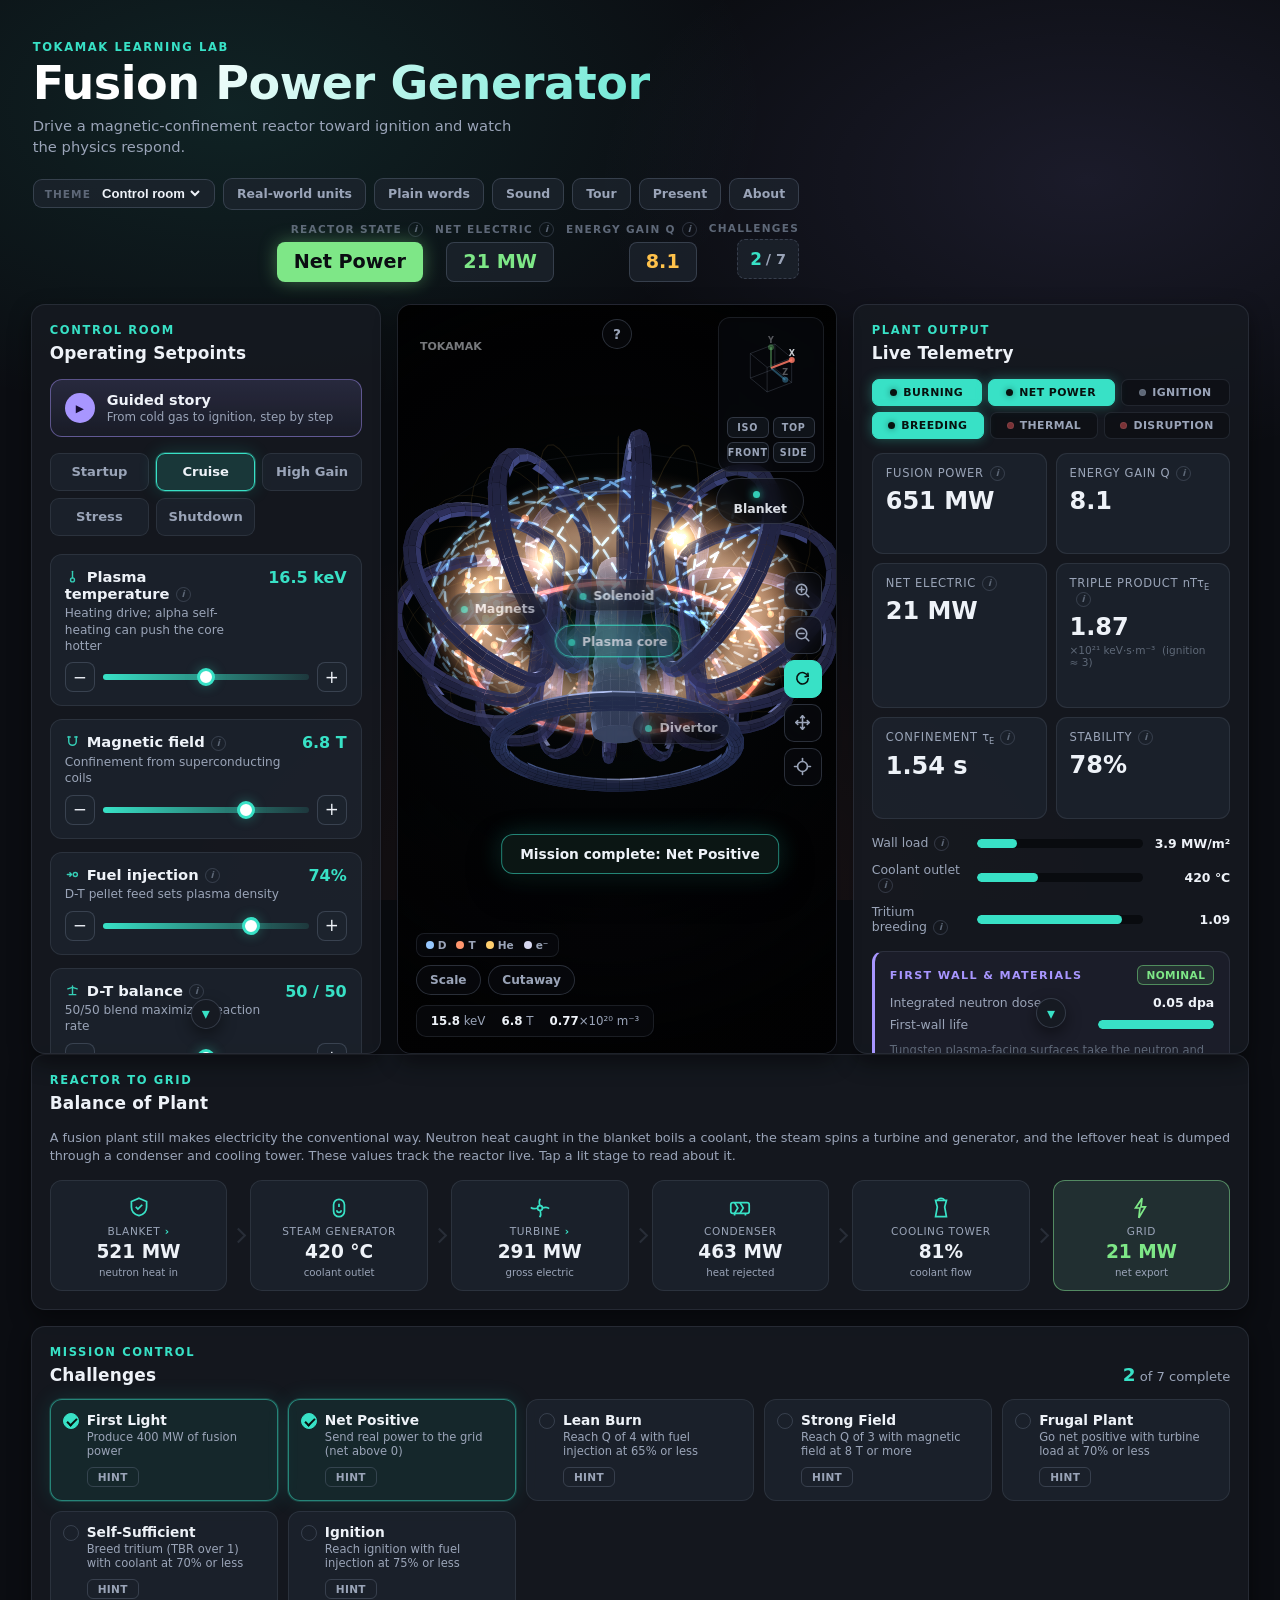
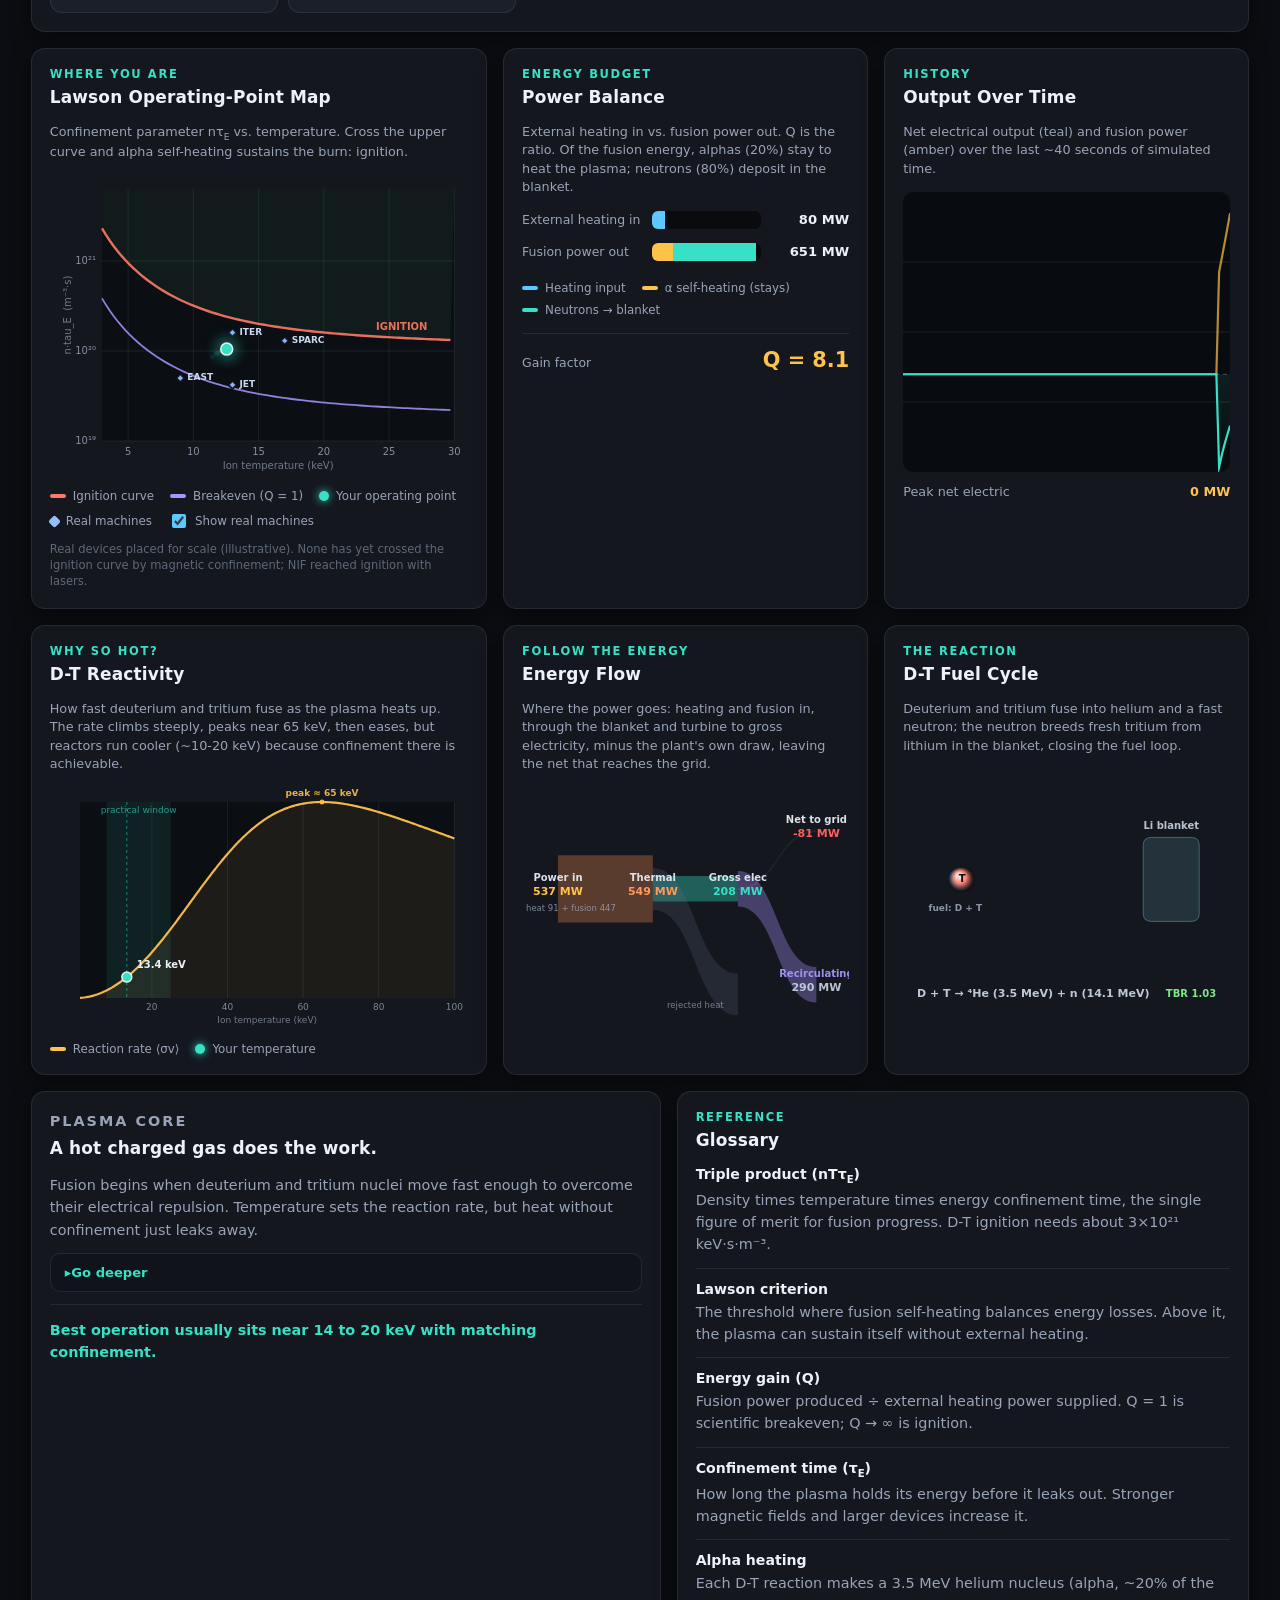
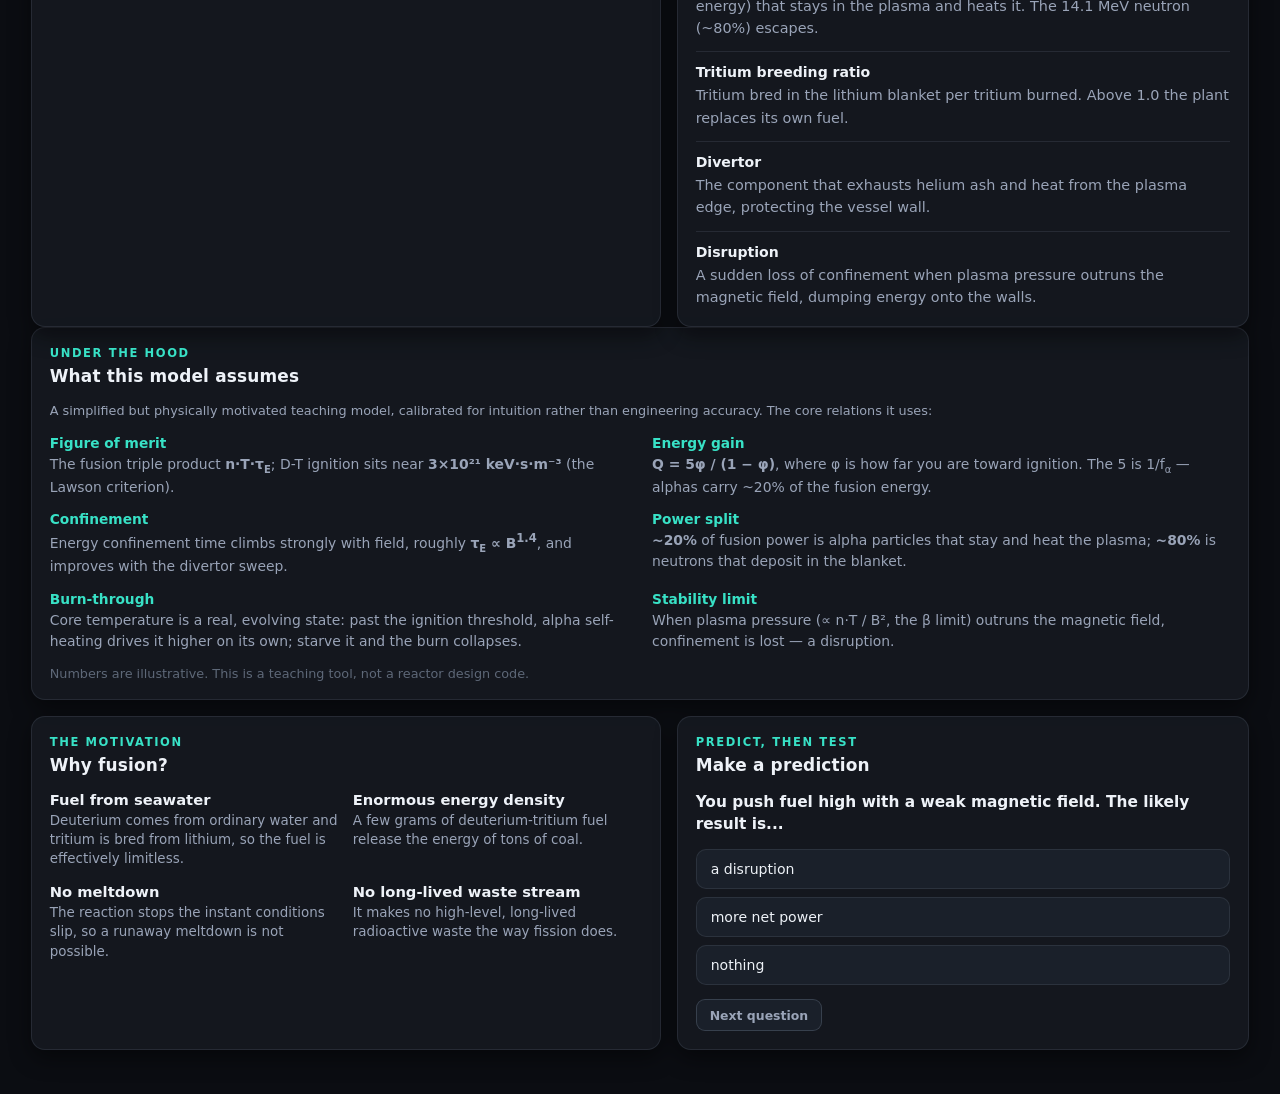
==== index.html @ 37792d88 "Tour tweaks" ====
<!doctype html>
<html lang="en">
  <head>
    <meta charset="utf-8">
    <meta name="viewport" content="width=device-width, initial-scale=1">
    <title>Fusion Generator Simulator</title>
    <meta name="description" content="An interactive, physically grounded tokamak fusion power simulator for STEM learners.">
    <meta name="author" content="Tokamak Learning Lab">
    <meta name="theme-color" content="#0b0d12">
    <meta name="color-scheme" content="dark light">
    <link rel="icon" type="image/svg+xml" href="icon.svg">
    <link rel="apple-touch-icon" href="icon.svg">
    <meta name="apple-mobile-web-app-capable" content="yes">
    <meta name="mobile-web-app-capable" content="yes">
    <meta name="apple-mobile-web-app-status-bar-style" content="black-translucent">
    <meta name="apple-mobile-web-app-title" content="Fusion Sim">
    <link rel="manifest" href="manifest.webmanifest">
    <link rel="stylesheet" href="styles.css">
  </head>
  <body>
    <div class="ambient" aria-hidden="true"></div>
    <!-- Screen-reader announcements: only discrete reactor-state changes, not the live number stream. -->
    <div id="srStatus" class="visually-hidden" role="status" aria-live="polite"></div>

    <main class="sim-shell">
      <header class="topbar">
        <div class="brand">
          <p class="eyebrow">Tokamak Learning Lab</p>
          <h1>Fusion Power Generator</h1>
          <p class="subtitle">Drive a magnetic-confinement reactor toward ignition and watch the physics respond.</p>
        </div>
        <div class="topbar-right">
          <div class="topbar-tools">
            <label class="tool-select">
              <span>Theme</span>
              <select id="themeSelect" aria-label="Color theme">
                <option value="dark">Control room</option>
                <option value="light">Light</option>
                <option value="contrast">High contrast</option>
                <option value="cb">Colorblind</option>
              </select>
            </label>
            <button class="tool-btn" id="unitsToggle" type="button" aria-pressed="false" title="Show readouts in everyday units">Real-world units</button>
            <button class="tool-btn" id="levelToggle" type="button" aria-pressed="false" title="Switch lessons to plain language">Plain words</button>
            <button class="tool-btn" id="soundToggle" type="button" aria-pressed="false" title="Toggle reactor sound">Sound</button>
            <input type="range" id="soundVol" class="vol-slider" min="0" max="100" value="60" title="Sound volume" aria-label="Sound volume" hidden>
            <button class="tool-btn" id="tourBtn" type="button" title="Take a guided tour">Tour</button>
            <button class="tool-btn" id="presentBtn" type="button" aria-pressed="false" title="Fullscreen exhibit mode">Present</button>
            <button class="tool-btn" id="aboutBtn" type="button" aria-haspopup="dialog" title="About this exhibit">About</button>
          </div>
          <div class="status-strip">
            <span class="status-block">
              <span class="status-caption">Reactor state</span>
              <span id="reactorState" class="state-pill">Startup</span>
            </span>
            <span class="status-block">
              <span class="status-caption">Net electric</span>
              <span id="netPowerBadge" class="power-badge">0 MW</span>
            </span>
            <span class="status-block">
              <span class="status-caption">Energy gain Q</span>
              <span id="qBadge" class="q-badge">0.0</span>
            </span>
            <span class="status-block">
              <span class="status-caption">Challenges</span>
              <button type="button" id="missionChip" class="mission-jump" title="Jump to the challenges"><strong id="missionChipCount">0</strong> / 7</button>
            </span>
          </div>
        </div>
      </header>

      <section class="sim-grid" aria-label="Interactive fusion power simulator">
        <!-- CONTROL ROOM -->
        <aside class="panel controls-panel" aria-label="Generator controls">
          <div class="panel-heading">
            <p class="panel-kicker">Control Room</p>
            <h2>Operating Setpoints</h2>
          </div>

          <button type="button" class="story-launch" id="storyToggle" aria-pressed="false">
            <span class="story-launch-icon" aria-hidden="true">&#9654;</span>
            <span><strong>Guided story</strong><small>From cold gas to ignition, step by step</small></span>
          </button>

          <div class="preset-row" aria-label="Preset operating modes">
            <button class="preset active" type="button" data-preset="startup">Startup</button>
            <button class="preset" type="button" data-preset="cruise">Cruise</button>
            <button class="preset" type="button" data-preset="gain">High Gain</button>
            <button class="preset" type="button" data-preset="stress">Stress</button>
            <button class="preset" type="button" data-preset="shutdown">Shutdown</button>
          </div>

          <div class="control-stack">
            <label class="control" for="temperature">
              <span>
                <strong><svg class="ctl-ico" viewBox="0 0 16 16" aria-hidden="true"><path d="M8 2.5v7"/><circle cx="8" cy="11.6" r="2.1"/></svg>Plasma temperature</strong>
                <small>Heating drive; alpha self-heating can push the core hotter</small>
              </span>
              <output id="temperatureValue" for="temperature">11.0 keV</output>
              <input id="temperature" type="range" min="3" max="30" step="0.1" value="11">
            </label>

            <label class="control" for="magneticField">
              <span>
                <strong><svg class="ctl-ico" viewBox="0 0 16 16" aria-hidden="true"><path d="M4 3v5a4 4 0 0 0 8 0V3"/><path d="M3 3.2h2.6M10.4 3.2H13"/></svg>Magnetic field</strong>
                <small>Confinement from superconducting coils</small>
              </span>
              <output id="magneticFieldValue" for="magneticField">5.2 T</output>
              <input id="magneticField" type="range" min="1.8" max="8.8" step="0.1" value="5.2">
            </label>

            <label class="control" for="fuelRate">
              <span>
                <strong><svg class="ctl-ico" viewBox="0 0 16 16" aria-hidden="true"><circle cx="11" cy="8" r="2.2"/><path d="M2.5 8H7M5.2 6.2 7 8l-1.8 1.8"/></svg>Fuel injection</strong>
                <small>D-T pellet feed sets plasma density</small>
              </span>
              <output id="fuelRateValue" for="fuelRate">58%</output>
              <input id="fuelRate" type="range" min="0" max="100" step="1" value="58">
            </label>

            <label class="control" for="fuelBalance">
              <span>
                <strong><svg class="ctl-ico" viewBox="0 0 16 16" aria-hidden="true"><path d="M8 3.2v9M4.5 12.4h7"/><path d="M3 6.2 8 4.7l5 1.5"/></svg>D-T balance</strong>
                <small>50/50 blend maximizes reaction rate</small>
              </span>
              <output id="fuelBalanceValue" for="fuelBalance">50 / 50</output>
              <input id="fuelBalance" type="range" min="25" max="75" step="1" value="50">
            </label>

            <label class="control" for="coolingFlow">
              <span>
                <strong><svg class="ctl-ico" viewBox="0 0 16 16" aria-hidden="true"><path d="M8 2.6c0 0-3.7 4.3-3.7 7.1a3.7 3.7 0 0 0 7.4 0c0-2.8-3.7-7.1-3.7-7.1z"/></svg>Blanket coolant</strong>
                <small>Heat carried to the steam cycle</small>
              </span>
              <output id="coolingFlowValue" for="coolingFlow">66%</output>
              <input id="coolingFlow" type="range" min="15" max="100" step="1" value="66">
            </label>

            <label class="control" for="turbineLoad">
              <span>
                <strong><svg class="ctl-ico" viewBox="0 0 16 16" aria-hidden="true"><circle cx="8" cy="8" r="5.4"/><path d="M8 8V3.2M8 8l4.1 2.4M8 8l-4.1 2.4"/></svg>Turbine load</strong>
                <small>Electrical draw on the generator</small>
              </span>
              <output id="turbineLoadValue" for="turbineLoad">54%</output>
              <input id="turbineLoad" type="range" min="0" max="100" step="1" value="54">
            </label>
          </div>

          <div class="toggle-grid" aria-label="Auxiliary systems">
            <label class="toggle">
              <input id="neutralBeam" type="checkbox" checked>
              <span>Neutral beam heating</span>
            </label>
            <label class="toggle">
              <input id="pelletPulse" type="checkbox" checked>
              <span>Pellet pacing</span>
            </label>
            <label class="toggle">
              <input id="divertorSweep" type="checkbox">
              <span>Divertor sweep</span>
            </label>
            <label class="toggle">
              <input id="emergencyQuench" type="checkbox">
              <span>Emergency quench</span>
            </label>
          </div>

          <p class="disclaimer">Simplified teaching model. Numbers are illustrative, not a reactor design code.</p>
        </aside>

        <!-- REACTOR STAGE -->
        <section class="reactor-stage" aria-label="Tokamak reactor visualization">
          <canvas id="reactorCanvas" aria-label="Interactive 3D reactor. Drag or use arrow keys to orbit; plus and minus to zoom; R resets the view."></canvas>
          <div class="stage-overlay">
            <button class="hotspot hotspot-magnets" type="button" data-topic="magnets">Magnets</button>
            <button class="hotspot hotspot-core active" type="button" data-topic="plasma">Plasma core</button>
            <button class="hotspot hotspot-solenoid" type="button" data-topic="solenoid">Solenoid</button>
            <button class="hotspot hotspot-blanket" type="button" data-topic="blanket">Blanket</button>
            <button class="hotspot hotspot-divertor" type="button" data-topic="divertor">Divertor</button>
          </div>
          <div class="stage-readout" aria-hidden="true">
            <span><em id="stageTemp">11.0</em> keV</span>
            <span><em id="stageField">5.2</em> T</span>
            <span><em id="stageDensity">0.61</em>×10²⁰ m⁻³</span>
          </div>

          <div class="ion-key" aria-hidden="true">
            <span><i style="background:#96c8ff"></i>D</span>
            <span><i style="background:#ff966e"></i>T</span>
            <span><i style="background:#ffce6e"></i>He</span>
            <span><i style="background:#d7d8f0"></i>e&#8315;</span>
          </div>

          <div class="stage-toggles">
            <button type="button" class="stage-toggle" id="scaleToggle" aria-pressed="false" title="Show a person and scale bar for size">Scale</button>
            <button type="button" class="stage-toggle" id="cutawayToggle" aria-pressed="false" title="Show a labeled cross-section">Cutaway</button>
          </div>
          <canvas id="crossCanvas" class="cross-inset" hidden aria-label="Reactor cross-section"></canvas>

          <!-- Orientation gizmo + view snaps (top-right) -->
          <div class="nav-gizmo" aria-label="View orientation">
            <canvas id="gizmoCanvas" width="84" height="84" aria-hidden="true"></canvas>
            <div class="gizmo-views" role="group" aria-label="Snap to view">
              <button type="button" class="gizmo-btn" data-view="iso" title="Isometric view">ISO</button>
              <button type="button" class="gizmo-btn" data-view="top" title="Top view">TOP</button>
              <button type="button" class="gizmo-btn" data-view="front" title="Front elevation">FRONT</button>
              <button type="button" class="gizmo-btn" data-view="side" title="Side elevation">SIDE</button>
            </div>
          </div>

          <!-- Camera control cluster (mid-right) -->
          <div class="nav-cluster" role="group" aria-label="Camera controls">
            <button type="button" class="nav-btn" data-cam="zoom-in" title="Zoom in" aria-label="Zoom in">
              <svg viewBox="0 0 20 20" aria-hidden="true"><circle cx="9" cy="9" r="5.5"/><line x1="9" y1="6.4" x2="9" y2="11.6"/><line x1="6.4" y1="9" x2="11.6" y2="9"/><line x1="13.2" y1="13.2" x2="16.6" y2="16.6"/></svg>
            </button>
            <button type="button" class="nav-btn" data-cam="zoom-out" title="Zoom out" aria-label="Zoom out">
              <svg viewBox="0 0 20 20" aria-hidden="true"><circle cx="9" cy="9" r="5.5"/><line x1="6.4" y1="9" x2="11.6" y2="9"/><line x1="13.2" y1="13.2" x2="16.6" y2="16.6"/></svg>
            </button>
            <button type="button" class="nav-btn" data-cam="spin" title="Toggle auto-rotate" aria-label="Toggle auto-rotate" aria-pressed="true">
              <svg viewBox="0 0 20 20" aria-hidden="true"><path d="M15.6 7.6A6 6 0 1 0 16 10"/><polyline points="15.7 4.5 16 7.7 12.8 8"/></svg>
            </button>
            <button type="button" class="nav-btn" data-cam="pan" title="Pan mode - drag to move" aria-label="Toggle pan mode" aria-pressed="false">
              <svg viewBox="0 0 20 20" aria-hidden="true"><line x1="10" y1="3" x2="10" y2="17"/><line x1="3" y1="10" x2="17" y2="10"/><polyline points="8 5 10 3 12 5"/><polyline points="8 15 10 17 12 15"/><polyline points="5 8 3 10 5 12"/><polyline points="15 8 17 10 15 12"/></svg>
            </button>
            <button type="button" class="nav-btn" data-cam="reset" title="Reset view (R)" aria-label="Reset view">
              <svg viewBox="0 0 20 20" aria-hidden="true"><circle cx="10" cy="10" r="5.2"/><line x1="10" y1="1.6" x2="10" y2="4.6"/><line x1="10" y1="15.4" x2="10" y2="18.4"/><line x1="1.6" y1="10" x2="4.6" y2="10"/><line x1="15.4" y1="10" x2="18.4" y2="10"/></svg>
            </button>
          </div>

          <!-- First-run controls legend (fades) + recall button -->
          <div class="nav-legend" id="navLegend">
            <button type="button" class="legend-close" id="legendClose" aria-label="Hide controls">×</button>
            <p class="legend-title">Navigate the reactor</p>
            <ul>
              <li><span>Drag</span>Orbit</li>
              <li><span>Scroll</span>Zoom</li>
              <li><span>Shift-drag</span>Pan</li>
              <li><span>Dbl-click · R</span>Reset</li>
            </ul>
          </div>
          <button type="button" class="nav-help" id="navHelp" aria-label="Show controls" title="Controls" hidden>?</button>
        </section>

        <!-- TELEMETRY -->
        <aside class="panel telemetry-panel" aria-label="Live telemetry">
          <div class="panel-heading">
            <p class="panel-kicker">Plant Output</p>
            <h2>Live Telemetry</h2>
          </div>

          <div class="annunciator" aria-label="Status annunciator">
            <span class="lamp" id="lampBurn">Burning</span>
            <span class="lamp" id="lampNet">Net power</span>
            <span class="lamp" id="lampIgnite">Ignition</span>
            <span class="lamp" id="lampBreed">Breeding</span>
            <span class="lamp warn" id="lampThermal">Thermal</span>
            <span class="lamp warn" id="lampDisrupt">Disruption</span>
          </div>

          <div class="metric-grid">
            <article class="metric">
              <span class="metric-label">Fusion power</span>
              <strong id="fusionPower">0 MW</strong>
              <meter id="fusionPowerMeter" min="0" max="2000" value="0"></meter>
            </article>
            <article class="metric metric-q">
              <span class="metric-label">Energy gain Q</span>
              <strong id="qPlasma">0.0</strong>
              <meter id="qMeter" min="0" max="25" value="0"></meter>
            </article>
            <article class="metric">
              <span class="metric-label">Net electric</span>
              <strong id="electricOutput">0 MW</strong>
              <meter id="electricMeter" min="-300" max="700" value="0"></meter>
            </article>
            <article class="metric metric-triple">
              <span class="metric-label">Triple product <span class="sym">nT&tau;<sub>E</sub></span></span>
              <strong id="tripleProduct">0.00</strong>
              <span class="metric-unit">×10²¹ keV·s·m⁻³ &nbsp;(ignition ≈ 3)</span>
              <meter id="tripleMeter" min="0" max="3.5" value="0"></meter>
            </article>
            <article class="metric">
              <span class="metric-label">Confinement <span class="sym">&tau;<sub>E</sub></span></span>
              <strong id="confinementTime">0.0 s</strong>
              <meter id="confinementMeter" min="0" max="3" value="0"></meter>
            </article>
            <article class="metric">
              <span class="metric-label">Stability</span>
              <strong id="stability">0%</strong>
              <meter id="stabilityMeter" min="0" max="100" value="0"></meter>
            </article>
          </div>

          <div class="mini-systems">
            <div class="system-row">
              <span>Wall load</span>
              <div class="bar"><span id="wallLoadBar"></span></div>
              <strong id="wallLoad">0 MW/m²</strong>
            </div>
            <div class="system-row">
              <span>Coolant outlet</span>
              <div class="bar"><span id="coolantBar"></span></div>
              <strong id="coolantTemp">0 °C</strong>
            </div>
            <div class="system-row">
              <span>Tritium breeding</span>
              <div class="bar"><span id="tritiumBar"></span></div>
              <strong id="tritiumRatio">0.00</strong>
            </div>
          </div>

          <section class="realworld" id="realWorld" hidden>
            <p class="rw-kicker">In everyday terms</p>
            <div class="rw-grid">
              <div class="rw-item">
                <span class="rw-label">Plasma temperature</span>
                <strong id="rwTemp">.</strong>
                <span class="rw-sub" id="rwTempSub">.</span>
              </div>
              <div class="rw-item">
                <span class="rw-label">Net electricity</span>
                <strong id="rwHomes">.</strong>
                <span class="rw-sub" id="rwHomesSub">.</span>
              </div>
            </div>
          </section>

          <section class="materials" aria-label="First wall and materials">
            <div class="mat-head">
              <p class="mat-kicker">First wall &amp; materials</p>
              <span class="mat-status ok" id="matStatus">Nominal</span>
            </div>
            <div class="mat-row">
              <span>Integrated neutron dose</span>
              <strong id="matDose">0.00 dpa</strong>
            </div>
            <div class="mat-row">
              <span>First-wall life</span>
              <div class="bar"><span id="matLifeBar"></span></div>
            </div>
            <p class="mat-note">Tungsten plasma-facing surfaces take the neutron and heat flux. Surviving it is a central materials challenge, and the focus of programs like Purdue's.</p>
          </section>

          <div class="tele-actions">
            <button type="button" class="tool-btn wide" id="exportBtn" title="Download this run as a CSV">Export run (CSV)</button>
            <button type="button" class="tool-btn wide" id="cardBtn" title="A takeaway card of your run, with a QR to run it yourself">Takeaway card</button>
          </div>

          <section class="coach" aria-live="polite">
            <p class="coach-kicker">Operator's read</p>
            <p id="coachText">Bring the plasma up to temperature with confinement to match, then watch the operating point climb toward the ignition curve.</p>
          </section>
        </aside>
      </section>

      <!-- BALANCE OF PLANT -->
      <section class="panel plant-panel" aria-label="Balance of plant">
        <div class="panel-heading">
          <p class="panel-kicker">Reactor to grid</p>
          <h2>Balance of Plant</h2>
        </div>
        <p class="viz-caption">A fusion plant still makes electricity the conventional way. Neutron heat caught in the blanket boils a coolant, the steam spins a turbine and generator, and the leftover heat is dumped through a condenser and cooling tower. These values track the reactor live. Tap a lit stage to read about it.</p>
        <div class="plant-flow">
          <button type="button" class="plant-stage" data-lesson="blanket" aria-label="Blanket: neutron heat captured. Learn more.">
            <span class="plant-ico" aria-hidden="true"><svg viewBox="0 0 24 24" fill="none" stroke="currentColor" stroke-width="1.6"><path d="M12 3l7 3v5c0 4-3 7-7 8-4-1-7-4-7-8V6z"/><path d="M9 11l2 2 4-4"/></svg></span>
            <span class="plant-name">Blanket</span>
            <strong id="plBlanket">0 MW</strong>
            <small>neutron heat in</small>
          </button>
          <span class="plant-arrow" aria-hidden="true"></span>
          <div class="plant-stage">
            <span class="plant-ico" aria-hidden="true"><svg viewBox="0 0 24 24" fill="none" stroke="currentColor" stroke-width="1.6"><rect x="7" y="4" width="10" height="16" rx="5"/><path d="M12 8v3M10 14c0 1.2.9 2 2 2s2-.8 2-2"/></svg></span>
            <span class="plant-name">Steam generator</span>
            <strong id="plSteam">0 °C</strong>
            <small>coolant outlet</small>
          </div>
          <span class="plant-arrow" aria-hidden="true"></span>
          <button type="button" class="plant-stage" data-lesson="turbine" aria-label="Turbine and generator: gross electric power. Learn more.">
            <span class="plant-ico" aria-hidden="true"><svg viewBox="0 0 24 24" fill="none" stroke="currentColor" stroke-width="1.6"><circle cx="12" cy="12" r="2.2"/><path d="M12 10c-1-3-1-5 .4-6.5M14 12c3-1 5-1 6.4.6M12 14c1 3 1 5-.4 6.5M10 12c-3 1-5 1-6.4-.6"/></svg></span>
            <span class="plant-name">Turbine</span>
            <strong id="plTurbine">0 MW</strong>
            <small>gross electric</small>
          </button>
          <span class="plant-arrow" aria-hidden="true"></span>
          <div class="plant-stage">
            <span class="plant-ico" aria-hidden="true"><svg viewBox="0 0 24 24" fill="none" stroke="currentColor" stroke-width="1.6"><rect x="3.5" y="7" width="17" height="10" rx="2"/><path d="M7 17v2M17 17v2M7 7l3 5-3 5M12 7l3 5-3 5"/></svg></span>
            <span class="plant-name">Condenser</span>
            <strong id="plCondenser">0 MW</strong>
            <small>heat rejected</small>
          </div>
          <span class="plant-arrow" aria-hidden="true"></span>
          <div class="plant-stage">
            <span class="plant-ico" aria-hidden="true"><svg viewBox="0 0 24 24" fill="none" stroke="currentColor" stroke-width="1.6"><path d="M7 20l1.6-9L7 5h10l-1.6 6L17 20z"/><path d="M9 5c.3-1.4 1.4-2 3-2s2.7.6 3 2"/></svg></span>
            <span class="plant-name">Cooling tower</span>
            <strong id="plTower">0%</strong>
            <small>coolant flow</small>
          </div>
          <span class="plant-arrow" aria-hidden="true"></span>
          <div class="plant-stage grid-stage">
            <span class="plant-ico" aria-hidden="true"><svg viewBox="0 0 24 24" fill="none" stroke="currentColor" stroke-width="1.6"><path d="M13 3l-6 9h4l-1 9 6-10h-4z"/></svg></span>
            <span class="plant-name">Grid</span>
            <strong id="plGrid">0 MW</strong>
            <small>net export</small>
          </div>
        </div>
      </section>

      <!-- MISSION CONTROL -->
      <section class="missions panel" aria-label="Missions and challenges">
        <div class="missions-head">
          <div>
            <p class="panel-kicker">Mission Control</p>
            <h2>Challenges</h2>
          </div>
          <p class="missions-progress"><strong id="missionCount">0</strong> of <span id="missionTotal">7</span> complete</p>
        </div>
        <div class="mission-list" id="missionList"></div>
      </section>
      <div class="mission-toast" id="missionToast" role="status" aria-live="polite"></div>

      <!-- ANALYSIS ROW -->
      <section class="analysis-grid" aria-label="Physics analysis">
        <article class="panel viz-panel">
          <div class="panel-heading">
            <p class="panel-kicker">Where you are</p>
            <h2>Lawson Operating-Point Map</h2>
          </div>
          <p class="viz-caption">Confinement parameter n&tau;<sub>E</sub> vs. temperature. Cross the upper curve and alpha self-heating sustains the burn: ignition.</p>
          <canvas id="lawsonCanvas" aria-label="Lawson operating point diagram"></canvas>
          <div class="legend">
            <span class="legend-item"><i class="swatch swatch-ignite"></i>Ignition curve</span>
            <span class="legend-item"><i class="swatch swatch-breakeven"></i>Breakeven (Q = 1)</span>
            <span class="legend-item"><i class="swatch swatch-point"></i>Your operating point</span>
            <span class="legend-item"><i class="swatch swatch-machine"></i>Real machines</span>
            <label class="viz-toggle"><input type="checkbox" id="showMachines" checked> Show real machines</label>
          </div>
          <p class="viz-foot">Real devices placed for scale (illustrative). None has yet crossed the ignition curve by magnetic confinement; NIF reached ignition with lasers.</p>
        </article>

        <article class="panel viz-panel">
          <div class="panel-heading">
            <p class="panel-kicker">Energy budget</p>
            <h2>Power Balance</h2>
          </div>
          <p class="viz-caption">External heating in vs. fusion power out. Q is the ratio. Of the fusion energy, alphas (20%) stay to heat the plasma; neutrons (80%) deposit in the blanket.</p>
          <div class="balance">
            <div class="balance-row">
              <span class="balance-label">External heating in</span>
              <div class="balance-track"><span id="pbExt" class="seg seg-ext"></span></div>
              <strong id="pbExtVal">0 MW</strong>
            </div>
            <div class="balance-row">
              <span class="balance-label">Fusion power out</span>
              <div class="balance-track">
                <span id="pbAlpha" class="seg seg-alpha"></span>
                <span id="pbNeutron" class="seg seg-neutron"></span>
              </div>
              <strong id="pbFusVal">0 MW</strong>
            </div>
          </div>
          <div class="balance-legend">
            <span class="legend-item"><i class="swatch swatch-ext"></i>Heating input</span>
            <span class="legend-item"><i class="swatch swatch-alpha"></i>α self-heating (stays)</span>
            <span class="legend-item"><i class="swatch swatch-neutron"></i>Neutrons → blanket</span>
          </div>
          <div class="balance-foot">
            <span>Gain factor</span>
            <strong id="qBig">Q = 0.0</strong>
          </div>
        </article>

        <article class="panel viz-panel">
          <div class="panel-heading">
            <p class="panel-kicker">History</p>
            <h2>Output Over Time</h2>
          </div>
          <p class="viz-caption">Net electrical output (teal) and fusion power (amber) over the last ~40 seconds of simulated time.</p>
          <canvas id="historyCanvas"></canvas>
          <div class="chart-title">
            <span>Peak net electric</span>
            <strong id="chartPeak">0 MW</strong>
          </div>
        </article>
      </section>

      <!-- PHYSICS LAB ROW -->
      <section class="analysis-grid" aria-label="Fusion physics graphs">
        <article class="panel viz-panel">
          <div class="panel-heading">
            <p class="panel-kicker">Why so hot?</p>
            <h2>D-T Reactivity</h2>
          </div>
          <p class="viz-caption">How fast deuterium and tritium fuse as the plasma heats up. The rate climbs steeply, peaks near 65 keV, then eases, but reactors run cooler (~10-20 keV) because confinement there is achievable.</p>
          <canvas id="reactivityCanvas" aria-label="D-T reactivity versus temperature"></canvas>
          <div class="legend">
            <span class="legend-item"><i class="swatch swatch-react"></i>Reaction rate ⟨σv⟩</span>
            <span class="legend-item"><i class="swatch swatch-point"></i>Your temperature</span>
          </div>
        </article>

        <article class="panel viz-panel">
          <div class="panel-heading">
            <p class="panel-kicker">Follow the energy</p>
            <h2>Energy Flow</h2>
          </div>
          <p class="viz-caption">Where the power goes: heating and fusion in, through the blanket and turbine to gross electricity, minus the plant's own draw, leaving the net that reaches the grid.</p>
          <canvas id="sankeyCanvas" aria-label="Energy flow diagram"></canvas>
        </article>

        <article class="panel viz-panel">
          <div class="panel-heading">
            <p class="panel-kicker">The reaction</p>
            <h2>D-T Fuel Cycle</h2>
          </div>
          <p class="viz-caption">Deuterium and tritium fuse into helium and a fast neutron; the neutron breeds fresh tritium from lithium in the blanket, closing the fuel loop.</p>
          <canvas id="fuelCycleCanvas" aria-label="Deuterium-tritium fuel cycle"></canvas>
        </article>
      </section>

      <!-- LEARNING ROW -->
      <section class="learn-grid" aria-label="Educational concepts">
        <article class="panel lesson-panel">
          <div class="panel-heading">
            <p class="panel-kicker" id="lessonTopic">Plasma core</p>
            <h2 id="lessonTitle">A hot charged gas does the work.</h2>
          </div>
          <p id="lessonBody">
            Heat deuterium and tritium until their nuclei move fast enough to fuse. The goal is a dense, stable plasma that releases more heat than the injectors consume.
          </p>
          <details class="deeper">
            <summary>Go deeper</summary>
            <p id="lessonDeeper">Select a component on the reactor to see the physics behind it.</p>
            <p class="formula" id="lessonFormula"></p>
          </details>
          <p class="lesson-note" id="lessonNote">Raise temperature and confinement together to move toward ignition.</p>
        </article>

        <article class="panel glossary-panel">
          <div class="panel-heading">
            <p class="panel-kicker">Reference</p>
            <h2>Glossary</h2>
          </div>
          <dl class="glossary">
            <div>
              <dt>Triple product (nT&tau;<sub>E</sub>)</dt>
              <dd>Density times temperature times energy confinement time, the single figure of merit for fusion progress. D-T ignition needs about 3×10²¹ keV·s·m⁻³.</dd>
            </div>
            <div>
              <dt>Lawson criterion</dt>
              <dd>The threshold where fusion self-heating balances energy losses. Above it, the plasma can sustain itself without external heating.</dd>
            </div>
            <div>
              <dt>Energy gain (Q)</dt>
              <dd>Fusion power produced ÷ external heating power supplied. Q = 1 is scientific breakeven; Q → ∞ is ignition.</dd>
            </div>
            <div>
              <dt>Confinement time (&tau;<sub>E</sub>)</dt>
              <dd>How long the plasma holds its energy before it leaks out. Stronger magnetic fields and larger devices increase it.</dd>
            </div>
            <div>
              <dt>Alpha heating</dt>
              <dd>Each D-T reaction makes a 3.5 MeV helium nucleus (alpha, ~20% of the energy) that stays in the plasma and heats it. The 14.1 MeV neutron (~80%) escapes.</dd>
            </div>
            <div>
              <dt>Tritium breeding ratio</dt>
              <dd>Tritium bred in the lithium blanket per tritium burned. Above 1.0 the plant replaces its own fuel.</dd>
            </div>
            <div>
              <dt>Divertor</dt>
              <dd>The component that exhausts helium ash and heat from the plasma edge, protecting the vessel wall.</dd>
            </div>
            <div>
              <dt>Disruption</dt>
              <dd>A sudden loss of confinement when plasma pressure outruns the magnetic field, dumping energy onto the walls.</dd>
            </div>
          </dl>
        </article>
      </section>

      <!-- MODEL ASSUMPTIONS (B3) -->
      <section class="panel model-card" aria-label="Model assumptions">
        <div class="panel-heading">
          <p class="panel-kicker">Under the hood</p>
          <h2>What this model assumes</h2>
        </div>
        <p class="viz-caption">A simplified but physically motivated teaching model, calibrated for intuition rather than engineering accuracy. The core relations it uses:</p>
        <dl class="model-dl">
          <div><dt>Figure of merit</dt><dd>The fusion triple product <strong>n&middot;T&middot;&tau;<sub>E</sub></strong>; D-T ignition sits near <strong>3&times;10²¹ keV&middot;s&middot;m⁻³</strong> (the Lawson criterion).</dd></div>
          <div><dt>Energy gain</dt><dd><strong>Q = 5&phi; / (1 &minus; &phi;)</strong>, where &phi; is how far you are toward ignition. The 5 is 1/f<sub>&alpha;</sub> &mdash; alphas carry ~20% of the fusion energy.</dd></div>
          <div><dt>Confinement</dt><dd>Energy confinement time climbs strongly with field, roughly <strong>&tau;<sub>E</sub> &prop; B<sup>1.4</sup></strong>, and improves with the divertor sweep.</dd></div>
          <div><dt>Power split</dt><dd><strong>~20%</strong> of fusion power is alpha particles that stay and heat the plasma; <strong>~80%</strong> is neutrons that deposit in the blanket.</dd></div>
          <div><dt>Burn-through</dt><dd>Core temperature is a real, evolving state: past the ignition threshold, alpha self-heating drives it higher on its own; starve it and the burn collapses.</dd></div>
          <div><dt>Stability limit</dt><dd>When plasma pressure (&prop; n&middot;T / B&sup2;, the &beta; limit) outruns the magnetic field, confinement is lost &mdash; a disruption.</dd></div>
        </dl>
        <p class="model-note">Numbers are illustrative. This is a teaching tool, not a reactor design code.</p>
      </section>

      <!-- MOTIVATION + PRACTICE ROW -->
      <section class="learn-grid" aria-label="Motivation and practice">
        <article class="panel why-panel" aria-label="Why fusion">
          <div class="panel-heading">
            <p class="panel-kicker">The motivation</p>
            <h2>Why fusion?</h2>
          </div>
          <div class="why-grid">
            <div class="why-item"><strong>Fuel from seawater</strong><p>Deuterium comes from ordinary water and tritium is bred from lithium, so the fuel is effectively limitless.</p></div>
            <div class="why-item"><strong>Enormous energy density</strong><p>A few grams of deuterium-tritium fuel release the energy of tons of coal.</p></div>
            <div class="why-item"><strong>No meltdown</strong><p>The reaction stops the instant conditions slip, so a runaway meltdown is not possible.</p></div>
            <div class="why-item"><strong>No long-lived waste stream</strong><p>It makes no high-level, long-lived radioactive waste the way fission does.</p></div>
          </div>
        </article>

        <article class="panel predict-panel" aria-label="Predict and test">
          <div class="panel-heading">
            <p class="panel-kicker">Predict, then test</p>
            <h2>Make a prediction</h2>
          </div>
          <p class="predict-q" id="predictQ">Loading a question...</p>
          <div class="predict-choices" id="predictChoices"></div>
          <p class="predict-feedback" id="predictFeedback" hidden></p>
          <button type="button" class="tool-btn predict-next" id="predictNext">Next question</button>
        </article>
      </section>
    </main>

    <!-- Power-up intro -->
    <div id="powerup" class="powerup" aria-hidden="true" hidden><span>Reactor online</span></div>

    <!-- Guided tour -->
    <div id="tourOverlay" class="tour-overlay" hidden></div>
    <div id="tourRing" class="tour-ring" hidden aria-hidden="true"></div>
    <div id="tourCard" class="tour-card" hidden role="dialog" aria-label="Guided tour">
      <p class="tour-prog" id="tourProg">1 / 6</p>
      <h3 id="tourTitle">Welcome</h3>
      <p id="tourBody"></p>
      <div class="tour-actions">
        <button type="button" class="tour-skip" id="tourSkip">Skip</button>
        <button type="button" class="tour-next" id="tourNext">Next</button>
      </div>
    </div>

    <!-- Guided story mode -->
    <section id="storyPanel" class="story-panel" hidden role="dialog" aria-label="Guided story">
      <button type="button" class="story-close" id="storyClose" aria-label="Close story">&times;</button>
      <div class="story-top">
        <p class="story-prog" id="storyProg">Step 1 of 6</p>
        <span class="story-check" id="storyCheck">Try it</span>
      </div>
      <h3 id="storyTitle">Just cold gas</h3>
      <p id="storyBody"></p>
      <p class="story-hint" id="storyHint"></p>
      <div class="story-actions">
        <button type="button" class="story-prev" id="storyPrev">Back</button>
        <button type="button" class="story-next" id="storyNext">Next</button>
      </div>
    </section>

    <!-- D3: takeaway card -->
    <div id="cardOverlay" class="card-overlay" hidden>
      <div class="takeaway-card" role="dialog" aria-modal="true" aria-label="Your fusion run, a takeaway card">
        <button type="button" class="card-close" id="cardClose" aria-label="Close card">&times;</button>
        <p class="tc-kicker">Tokamak Learning Lab</p>
        <h3 class="tc-title">You ran a fusion reactor</h3>
        <p class="tc-verdict" id="tcVerdict">You drove a real fusion plasma.</p>
        <div class="tc-stats">
          <div class="tc-stat"><span>Best energy gain Q</span><strong id="tcQ">&mdash;</strong></div>
          <div class="tc-stat"><span>Peak net power</span><strong id="tcNet">&mdash;</strong></div>
          <div class="tc-stat"><span>Hottest plasma</span><strong id="tcTemp">&mdash;</strong></div>
          <div class="tc-stat"><span>Missions completed</span><strong id="tcMissions">&mdash;</strong></div>
        </div>
        <div class="tc-foot">
          <div class="tc-qr" id="tcQR" aria-hidden="true"></div>
          <div class="tc-foot-text">
            <p class="tc-run">Scan to run it yourself</p>
            <p class="tc-url" id="tcUrl"></p>
            <p class="tc-don">Donated for educational use, free to run and share.</p>
          </div>
        </div>
        <div class="tc-actions">
          <button type="button" class="tool-btn" id="cardDownload">Download card (PNG)</button>
        </div>
      </div>
    </div>

    <!-- About / credits (D1) -->
    <div id="aboutOverlay" class="about-overlay" hidden></div>
    <aside id="aboutPanel" class="about-panel" hidden role="dialog" aria-modal="true" aria-labelledby="aboutTitle">
      <button type="button" class="about-close" id="aboutClose" aria-label="Close about">&times;</button>
      <p class="about-kicker">About this exhibit</p>
      <h3 id="aboutTitle">Fusion Power Generator</h3>
      <p class="about-lede">An interactive, dependency-free teaching model of a tokamak fusion power plant, built for STEM outreach &mdash; from curious newcomers to engineering undergraduates.</p>
      <div class="about-block">
        <p class="about-label">A gift for STEM outreach</p>
        <p>Donated for educational use, free to run and share.<span class="about-note">A hosting program can add its name, logo, and links here.</span></p>
      </div>
      <div class="about-block">
        <p class="about-label">Made by</p>
        <p>Tokamak Learning Lab</p>
      </div>
      <p class="about-disclaimer">Simplified teaching model. The numbers are illustrative and calibrated for intuition, not engineering accuracy.</p>
    </aside>

    <div id="tipPop" class="tip-pop" role="tooltip" hidden></div>

    <script src="script.js"></script>
  </body>
</html>
---- styles.css ----
:root {
  color-scheme: dark;
  --bg: #0b0d12;
  --bg-2: #0e1117;
  --panel: rgba(22, 26, 34, 0.82);
  --panel-solid: #161a22;
  --panel-2: rgba(31, 37, 48, 0.7);
  --line: rgba(120, 132, 156, 0.18);
  --line-strong: rgba(120, 132, 156, 0.32);
  --text: #eef2f8;
  --muted: #9aa4b8;
  --faint: #5e6878;
  --teal: #38e1c6;
  --gold: #ffc24b;
  --coral: #ff7a66;
  --violet: #a896ff;
  --green: #7ee787;
  --danger: #ff5d5d;
  --blue: #5cc8ff;
  --shadow: rgba(0, 0, 0, 0.45);
  --glow-teal: rgba(56, 225, 198, 0.35);
  font-family: Inter, ui-sans-serif, system-ui, -apple-system, BlinkMacSystemFont, "Segoe UI", sans-serif;
}

* {
  box-sizing: border-box;
}

/* Keyboard focus: one high-visibility ring for every interactive control.
   Pointer/mouse users never see it (:focus-visible); keyboard and assistive-tech
   users always do. Works across all four themes via the teal accent. */
:where(a, button, [role="button"], input, select, textarea, summary,
       .hotspot, .tool-btn, .nav-btn, .gizmo-btn, .preset, .stage-toggle,
       .predict-choice, .plant-stage, .story-launch, .legend-close,
       .gizmo-views button):focus-visible {
  outline: 2px solid var(--teal);
  outline-offset: 2px;
  box-shadow: 0 0 0 4px rgba(56, 225, 198, 0.28);
}

/* Range sliders: ring the whole control so the focused slider is unmistakable. */
input[type="range"]:focus-visible {
  outline: none;
  box-shadow: 0 0 0 3px rgba(56, 225, 198, 0.45);
}

/* Screen-reader-only content (live regions, hidden labels). */
.visually-hidden {
  position: absolute !important;
  width: 1px;
  height: 1px;
  margin: -1px;
  padding: 0;
  border: 0;
  clip: rect(0 0 0 0);
  clip-path: inset(50%);
  overflow: hidden;
  white-space: nowrap;
}

body {
  position: relative;
  min-height: 100vh;
  margin: 0;
  background: var(--bg);
  color: var(--text);
  overflow-x: hidden;
}

/* Ambient animated backdrop */
.ambient {
  position: fixed;
  inset: 0;
  z-index: 0;
  pointer-events: none;
  background:
    radial-gradient(60% 50% at 18% 12%, rgba(56, 225, 198, 0.10), transparent 70%),
    radial-gradient(55% 45% at 85% 20%, rgba(168, 150, 255, 0.10), transparent 70%),
    radial-gradient(70% 60% at 50% 100%, rgba(255, 122, 102, 0.08), transparent 70%),
    var(--bg);
}

.ambient::after {
  content: "";
  position: absolute;
  inset: 0;
  background-image:
    linear-gradient(rgba(255, 255, 255, 0.025) 1px, transparent 1px),
    linear-gradient(90deg, rgba(255, 255, 255, 0.025) 1px, transparent 1px);
  background-size: 56px 56px;
  mask-image: radial-gradient(120% 120% at 50% 0%, #000 35%, transparent 100%);
}

button,
input {
  font: inherit;
}

button {
  cursor: pointer;
}

sub {
  font-size: 0.72em;
}

.sim-shell {
  position: relative;
  z-index: 1;
  width: min(1840px, 100%);
  margin: 0 auto;
  padding: 34px clamp(14px, 2.4vw, 34px) 44px;
}

/* ---------- Topbar ---------- */
.topbar {
  display: flex;
  align-items: flex-end;
  justify-content: space-between;
  gap: 20px;
  flex-wrap: wrap;
  padding: 6px 2px 22px;
}

.eyebrow,
.panel-kicker {
  margin: 0 0 6px;
  color: var(--teal);
  font-size: 0.72rem;
  font-weight: 700;
  text-transform: uppercase;
  letter-spacing: 0.14em;
}

.subtitle {
  margin: 8px 0 0;
  max-width: 52ch;
  color: var(--muted);
  font-size: 0.92rem;
  line-height: 1.45;
}

h1,
h2,
h3,
p {
  overflow-wrap: anywhere;
}

h1 {
  margin: 0;
  font-size: clamp(1.8rem, 3.6vw, 3rem);
  line-height: 1.02;
  letter-spacing: -0.01em;
  background: linear-gradient(120deg, #ffffff 20%, var(--teal) 130%);
  -webkit-background-clip: text;
  background-clip: text;
  color: transparent;
}

h2 {
  margin: 0;
  font-size: 1.06rem;
  letter-spacing: 0.01em;
}

.status-strip {
  display: flex;
  flex-wrap: wrap;
  justify-content: flex-end;
  gap: 12px;
}

.status-block {
  display: flex;
  flex-direction: column;
  align-items: flex-end;
  gap: 5px;
}

.status-caption {
  color: var(--faint);
  font-size: 0.66rem;
  font-weight: 700;
  text-transform: uppercase;
  letter-spacing: 0.12em;
}

.state-pill,
.power-badge,
.q-badge {
  min-height: 40px;
  display: inline-flex;
  align-items: center;
  border: 1px solid var(--line-strong);
  border-radius: 8px;
  padding: 7px 16px;
  background: var(--panel-2);
  /* F2: the three hero results are the numbers a passer-by reads from across a room — make them big. */
  font-size: clamp(1rem, 1.5vw, 1.45rem);
  line-height: 1.1;
  font-weight: 800;
  font-variant-numeric: tabular-nums;
}

.state-pill {
  color: #0b0d12;
  background: var(--gold);
  border-color: transparent;
  box-shadow: 0 0 18px rgba(255, 194, 75, 0.35);
  transition: background-color 0.4s ease, box-shadow 0.4s ease;
}

.power-badge {
  color: var(--teal);
}

.q-badge {
  color: var(--gold);
}

/* U3: status-strip "challenges" chip — a button that jumps to the missions panel. */
.mission-jump {
  min-height: 40px;
  display: inline-flex;
  align-items: center;
  gap: 4px;
  border: 1px dashed var(--line-strong);
  border-radius: 8px;
  padding: 6px 12px;
  background: var(--panel-2);
  color: var(--muted);
  font: inherit;
  font-size: 0.9rem;
  font-weight: 700;
  cursor: pointer;
  transition: border-color 0.2s ease, color 0.2s ease, box-shadow 0.2s ease;
}
.mission-jump strong { color: var(--teal); font-size: 1.05rem; }
.mission-jump:hover { border-color: var(--teal); color: var(--text); }
.mission-jump.pulse { animation: missionChipPulse 1s ease; }
@keyframes missionChipPulse { 0%, 100% { box-shadow: none; } 30% { box-shadow: 0 0 0 4px rgba(56, 225, 198, 0.3); border-color: var(--teal); } }
.missions.flash { animation: missionsFlash 1.1s ease; }
@keyframes missionsFlash { 0%, 100% { box-shadow: none; } 25% { box-shadow: 0 0 0 2px rgba(56, 225, 198, 0.4), 0 0 30px rgba(56, 225, 198, 0.15); } }

/* ---------- Layout grids ---------- */
.sim-grid {
  display: grid;
  grid-template-columns: minmax(280px, 350px) minmax(440px, 1fr) minmax(320px, 400px);
  gap: 16px;
  align-items: stretch;
}

.analysis-grid {
  display: grid;
  grid-template-columns: 1.25fr 1fr 1fr;
  gap: 16px;
  margin-top: 16px;
}

.learn-grid {
  display: grid;
  grid-template-columns: 1.1fr 1fr;
  gap: 16px;
  margin-top: 16px;
}

.panel,
.reactor-stage {
  border: 1px solid var(--line);
  border-radius: 14px;
  background: var(--panel);
  backdrop-filter: blur(14px);
  box-shadow: 0 22px 48px var(--shadow), inset 0 1px 0 rgba(255, 255, 255, 0.04);
}

.sim-grid > .panel,
.sim-grid > .reactor-stage {
  height: calc(100vh - 150px);
  min-height: 560px;
}

.panel {
  overflow-x: hidden;
  overflow-y: auto;
  padding: 18px;
}

.panel-heading {
  margin-bottom: 16px;
}

/* ---------- Controls ---------- */
.preset-row {
  display: grid;
  grid-template-columns: repeat(auto-fit, minmax(82px, 1fr));
  gap: 7px;
  margin-bottom: 18px;
}

.preset {
  min-height: 38px;
  padding: 8px 6px;
  border: 1px solid var(--line);
  border-radius: 9px;
  background: var(--panel-2);
  color: var(--muted);
  font-size: 0.82rem;
  font-weight: 700;
  transition: all 0.18s ease;
}

.preset.active,
.preset:hover {
  border-color: var(--teal);
  color: var(--text);
  background: rgba(56, 225, 198, 0.16);
  box-shadow: 0 0 0 1px rgba(56, 225, 198, 0.3), 0 0 18px rgba(56, 225, 198, 0.18);
}

.control-stack {
  display: grid;
  gap: 13px;
}

.control {
  display: grid;
  grid-template-columns: minmax(0, 1fr) auto;
  gap: 8px 12px;
  padding: 13px 14px;
  border: 1px solid var(--line);
  border-radius: 12px;
  background: var(--panel-2);
  transition: border-color 0.18s ease;
}

.control:focus-within {
  border-color: var(--teal);
}

.control strong {
  display: block;
  font-size: 0.92rem;
}

.control small {
  display: block;
  margin-top: 3px;
  color: var(--muted);
  font-size: 0.76rem;
  line-height: 1.35;
}

.control output {
  color: var(--teal);
  font-weight: 800;
  font-variant-numeric: tabular-nums;
  white-space: nowrap;
}

input[type="range"] {
  grid-column: 1 / -1;
  width: 100%;
  height: 26px;
  margin: 2px 0 0;
  background: transparent;
  -webkit-appearance: none;
  appearance: none;
}

input[type="range"]::-webkit-slider-runnable-track {
  height: 6px;
  border-radius: 999px;
  background: linear-gradient(90deg, var(--teal), rgba(56, 225, 198, 0.12));
}

input[type="range"]::-moz-range-track {
  height: 6px;
  border-radius: 999px;
  background: linear-gradient(90deg, var(--teal), rgba(56, 225, 198, 0.12));
}

input[type="range"]::-webkit-slider-thumb {
  -webkit-appearance: none;
  appearance: none;
  width: 18px;
  height: 18px;
  margin-top: -6px;
  border-radius: 50%;
  background: #fff;
  border: 3px solid var(--teal);
  box-shadow: 0 0 12px var(--glow-teal);
  cursor: pointer;
}

input[type="range"]::-moz-range-thumb {
  width: 16px;
  height: 16px;
  border-radius: 50%;
  background: #fff;
  border: 3px solid var(--teal);
  box-shadow: 0 0 12px var(--glow-teal);
  cursor: pointer;
}

.toggle-grid {
  display: grid;
  grid-template-columns: 1fr 1fr;
  gap: 8px;
  margin-top: 18px;
}

.toggle {
  display: flex;
  align-items: center;
  min-height: 48px;
  gap: 10px;
  padding: 10px 12px;
  border: 1px solid var(--line);
  border-radius: 10px;
  background: rgba(13, 16, 22, 0.6);
  color: var(--muted);
  font-size: 0.82rem;
  line-height: 1.2;
  transition: all 0.18s ease;
}

.toggle input {
  inline-size: 18px;
  block-size: 18px;
  accent-color: var(--gold);
}

.toggle:has(input:checked) {
  color: var(--text);
  border-color: rgba(255, 194, 75, 0.6);
  background: rgba(255, 194, 75, 0.12);
}

.disclaimer {
  margin: 18px 0 0;
  color: var(--faint);
  font-size: 0.72rem;
  line-height: 1.4;
}

/* ---------- Reactor stage ---------- */
.reactor-stage {
  position: relative;
  overflow: hidden;
  background:
    radial-gradient(circle at 50% 44%, rgba(56, 225, 198, 0.12), transparent 38%),
    radial-gradient(circle at 50% 80%, rgba(168, 150, 255, 0.08), transparent 50%),
    #0a0c11;
}

#reactorCanvas {
  display: block;
  width: 100%;
  height: 100%;
}

.stage-overlay {
  pointer-events: none;
  position: absolute;
  inset: 0;
}

.hotspot {
  pointer-events: auto;
  position: absolute;
  min-width: 88px;
  min-height: 32px;
  padding: 7px 12px;
  border: 1px solid var(--line-strong);
  border-radius: 999px;
  background: rgba(11, 13, 18, 0.66);
  backdrop-filter: blur(8px);
  color: var(--text);
  font-size: 0.78rem;
  font-weight: 700;
  transition: all 0.18s ease;
}

.hotspot::before {
  content: "";
  display: inline-block;
  width: 7px;
  height: 7px;
  margin-right: 7px;
  border-radius: 50%;
  background: var(--teal);
  box-shadow: 0 0 8px var(--teal);
  vertical-align: middle;
}

.hotspot.active,
.hotspot:hover {
  border-color: var(--teal);
  background: rgba(56, 225, 198, 0.2);
  box-shadow: 0 0 0 1px rgba(56, 225, 198, 0.4), 0 0 20px rgba(56, 225, 198, 0.25);
}

.hotspot-core { left: 50%; top: 45%; transform: translate(-50%, -50%); }
.hotspot-solenoid { left: 50%; top: 30%; transform: translate(-50%, -50%); }
.hotspot-magnets { left: 6%; top: 14%; }
.hotspot-blanket { right: 7%; top: 20%; }
.hotspot-divertor { left: 50%; bottom: 22%; transform: translateX(-50%); }
.hotspot-turbine { right: 6%; bottom: 9%; }

.stage-readout {
  position: absolute;
  left: 18px;
  bottom: 16px;
  display: flex;
  gap: 16px;
  padding: 8px 14px;
  border: 1px solid var(--line);
  border-radius: 10px;
  background: rgba(11, 13, 18, 0.6);
  backdrop-filter: blur(6px);
  color: var(--muted);
  font-size: 0.74rem;
  font-variant-numeric: tabular-nums;
}

.stage-readout em {
  font-style: normal;
  font-weight: 800;
  color: var(--text);
}

/* ---------- Telemetry ---------- */
.metric-grid {
  display: grid;
  grid-template-columns: 1fr 1fr;
  gap: 9px;
}

.metric {
  padding: 12px 13px;
  border: 1px solid var(--line);
  border-radius: 11px;
  background: var(--panel-2);
}

.metric-triple,
.metric-q {
  grid-column: span 1;
}

.metric-label {
  display: block;
  color: var(--muted);
  font-size: 0.72rem;
  text-transform: uppercase;
  letter-spacing: 0.06em;
}

/* Keep physics notation in its true case so the Greek tau survives
   (uppercasing turns "nT-tau-E" into "NTTE"). */
.metric-label .sym {
  text-transform: none;
  letter-spacing: 0;
}

.metric strong {
  display: block;
  margin: 8px 0 9px;
  font-size: 1.5rem;
  line-height: 1;
  font-variant-numeric: tabular-nums;
}

.metric-unit {
  display: block;
  margin: -4px 0 8px;
  color: var(--faint);
  font-size: 0.66rem;
}

meter {
  width: 100%;
  block-size: 8px;
  -webkit-appearance: none;
  appearance: none;
}

meter::-webkit-meter-bar {
  border: 0;
  border-radius: 999px;
  background: rgba(8, 10, 14, 0.9);
}

meter::-webkit-meter-optimum-value {
  border-radius: 999px;
  background: linear-gradient(90deg, var(--teal), var(--gold));
}

meter::-moz-meter-bar {
  border-radius: 999px;
  background: linear-gradient(90deg, var(--teal), var(--gold));
}

.mini-systems {
  display: grid;
  gap: 11px;
  margin: 16px 0;
}

.system-row {
  display: grid;
  grid-template-columns: 96px minmax(70px, 1fr) 78px;
  align-items: center;
  gap: 9px;
  color: var(--muted);
  font-size: 0.78rem;
}

.system-row strong {
  color: var(--text);
  text-align: right;
  font-size: 0.78rem;
  font-variant-numeric: tabular-nums;
}

.bar {
  height: 9px;
  overflow: hidden;
  border-radius: 999px;
  background: rgba(8, 10, 14, 0.9);
}

.bar span {
  display: block;
  width: 0%;
  height: 100%;
  border-radius: inherit;
  background: var(--teal);
  transition: width 200ms ease, background-color 200ms ease;
}

.coach {
  margin-top: 16px;
  padding: 15px;
  border: 1px solid var(--line);
  border-left: 3px solid var(--gold);
  border-radius: 11px;
  background: linear-gradient(180deg, rgba(255, 194, 75, 0.08), rgba(255, 194, 75, 0.02));
}

.coach-kicker {
  margin: 0 0 7px;
  color: var(--gold);
  font-size: 0.7rem;
  font-weight: 700;
  text-transform: uppercase;
  letter-spacing: 0.12em;
}

.coach p#coachText {
  margin: 0;
  color: var(--text);
  font-size: 0.9rem;
  line-height: 1.5;
}

/* ---------- Analysis panels ---------- */
.viz-panel {
  display: flex;
  flex-direction: column;
}

.viz-caption {
  margin: 0 0 14px;
  color: var(--muted);
  font-size: 0.8rem;
  line-height: 1.45;
}

#lawsonCanvas {
  display: block;
  width: 100%;
  height: 300px;
  flex: none;
}

#historyCanvas {
  display: block;
  width: 100%;
  height: 280px;
  flex: none;
  border-radius: 10px;
}

.legend,
.balance-legend {
  display: flex;
  flex-wrap: wrap;
  gap: 8px 16px;
  margin-top: 14px;
}

.legend-item {
  display: inline-flex;
  align-items: center;
  gap: 7px;
  color: var(--muted);
  font-size: 0.74rem;
}

.swatch {
  width: 16px;
  height: 4px;
  border-radius: 999px;
  display: inline-block;
}

.swatch-ignite { background: var(--coral); }
.swatch-breakeven { background: var(--violet); }
.swatch-point { width: 10px; height: 10px; border-radius: 50%; background: var(--teal); box-shadow: 0 0 8px var(--teal); }
.swatch-ext { background: var(--blue); }
.swatch-alpha { background: var(--gold); }
.swatch-neutron { background: var(--teal); }
.swatch-react { background: var(--gold); }

#reactivityCanvas,
#sankeyCanvas,
#fuelCycleCanvas {
  display: block;
  width: 100%;
  height: 240px;
  flex: none;
}

/* ---------- Power balance ---------- */
.balance {
  display: grid;
  gap: 14px;
  margin-bottom: 6px;
}

.balance-row {
  display: grid;
  grid-template-columns: 120px 1fr 78px;
  align-items: center;
  gap: 10px;
}

.balance-label {
  color: var(--muted);
  font-size: 0.78rem;
}

.balance-track {
  display: flex;
  height: 18px;
  overflow: hidden;
  border-radius: 6px;
  background: rgba(8, 10, 14, 0.9);
}

.balance-row strong {
  text-align: right;
  font-size: 0.82rem;
  font-variant-numeric: tabular-nums;
}

.seg {
  display: block;
  height: 100%;
  width: 0%;
  transition: width 240ms ease;
}

.seg-ext { background: var(--blue); }
.seg-alpha { background: var(--gold); }
.seg-neutron { background: var(--teal); }

.balance-foot {
  display: flex;
  align-items: baseline;
  justify-content: space-between;
  margin-top: 16px;
  padding-top: 14px;
  border-top: 1px solid var(--line);
  color: var(--muted);
  font-size: 0.78rem;
}

.balance-foot strong {
  font-size: 1.3rem;
  color: var(--gold);
  font-variant-numeric: tabular-nums;
}

.chart-title {
  display: flex;
  justify-content: space-between;
  gap: 10px;
  margin-top: 12px;
  color: var(--muted);
  font-size: 0.8rem;
}

.chart-title strong {
  color: var(--gold);
  font-variant-numeric: tabular-nums;
}

/* ---------- Learning row ---------- */
.lesson-panel p,
.glossary dd {
  color: var(--muted);
  font-size: 0.9rem;
  line-height: 1.55;
}

#lessonBody {
  margin: 0 0 12px;
}

.deeper {
  margin: 4px 0 12px;
  border: 1px solid var(--line);
  border-radius: 10px;
  background: rgba(13, 16, 22, 0.5);
  overflow: hidden;
}

.deeper summary {
  padding: 11px 14px;
  color: var(--teal);
  font-size: 0.82rem;
  font-weight: 700;
  cursor: pointer;
  list-style: none;
}

.deeper summary::-webkit-details-marker { display: none; }

.deeper summary::before {
  content: "▸ ";
  display: inline-block;
  transition: transform 0.18s ease;
}

.deeper[open] summary::before {
  content: "▾ ";
}

.deeper p {
  margin: 0;
  padding: 0 14px 12px;
}

.formula {
  font-family: "SFMono-Regular", ui-monospace, "Cascadia Code", Menlo, Consolas, monospace;
  color: var(--teal) !important;
  font-size: 0.82rem !important;
}

.lesson-note {
  margin: 12px 0 0;
  padding-top: 14px;
  border-top: 1px solid var(--line);
  color: var(--teal) !important;
  font-weight: 700;
}

.glossary {
  display: grid;
  gap: 12px;
  margin: 0;
}

.glossary div {
  padding-bottom: 12px;
  border-bottom: 1px solid var(--line);
}

.glossary div:last-child {
  border-bottom: 0;
  padding-bottom: 0;
}

.glossary dt {
  margin-bottom: 4px;
  color: var(--text);
  font-weight: 700;
  font-size: 0.88rem;
}

.glossary dd {
  margin: 0;
}

/* ---------- Responsive ---------- */
@media (max-width: 1220px) {
  .sim-grid {
    grid-template-columns: minmax(260px, 330px) minmax(380px, 1fr);
  }
  .telemetry-panel {
    grid-column: 1 / -1;
    height: auto !important;
    min-height: 0 !important;
  }
  .analysis-grid {
    grid-template-columns: 1fr 1fr;
  }
  .analysis-grid > :last-child {
    grid-column: 1 / -1;
  }
}

/* ---------- Navigation HUD ---------- */
.nav-gizmo {
  position: absolute;
  top: 12px;
  right: 12px;
  z-index: 4;
  display: flex;
  flex-direction: column;
  align-items: center;
  gap: 7px;
  padding: 8px;
  border: 1px solid var(--line);
  border-radius: 12px;
  background: rgba(11, 13, 18, 0.5);
  backdrop-filter: blur(8px);
}

#gizmoCanvas {
  display: block;
  width: 84px;
  height: 84px;
  cursor: pointer;
}

.gizmo-views {
  display: grid;
  grid-template-columns: 1fr 1fr;
  gap: 4px;
  width: 100%;
}

.gizmo-btn {
  padding: 4px 0;
  border: 1px solid var(--line-strong);
  border-radius: 6px;
  background: rgba(20, 26, 34, 0.7);
  color: var(--muted);
  font-size: 0.6rem;
  font-weight: 800;
  letter-spacing: 0.07em;
  cursor: pointer;
  transition: color 0.15s ease, background-color 0.15s ease, border-color 0.15s ease;
}

.gizmo-btn:hover {
  color: var(--text);
  border-color: var(--teal);
  background: rgba(56, 225, 198, 0.16);
}

.gizmo-btn.active {
  color: #07120f;
  background: var(--teal);
  border-color: var(--teal);
}

.nav-cluster {
  position: absolute;
  top: 50%;
  right: 14px;
  z-index: 4;
  display: flex;
  flex-direction: column;
  gap: 6px;
  transform: translateY(-50%);
}

.nav-btn {
  display: grid;
  place-items: center;
  width: 38px;
  height: 38px;
  padding: 0;
  border: 1px solid var(--line-strong);
  border-radius: 10px;
  background: rgba(11, 13, 18, 0.6);
  backdrop-filter: blur(8px);
  color: var(--muted);
  cursor: pointer;
  transition: color 0.15s ease, background-color 0.15s ease, border-color 0.15s ease, box-shadow 0.15s ease;
}

.nav-btn svg {
  width: 19px;
  height: 19px;
  fill: none;
  stroke: currentColor;
  stroke-width: 1.7;
  stroke-linecap: round;
  stroke-linejoin: round;
}

.nav-btn:hover {
  color: var(--text);
  border-color: var(--teal);
  background: rgba(56, 225, 198, 0.15);
  box-shadow: 0 0 16px rgba(56, 225, 198, 0.2);
}

.nav-btn:active {
  transform: translateY(1px);
}

.nav-btn[aria-pressed="true"] {
  color: #07120f;
  background: var(--teal);
  border-color: var(--teal);
}

.nav-legend {
  position: absolute;
  top: 14px;
  left: 50%;
  z-index: 5;
  padding: 11px 16px 12px;
  border: 1px solid var(--line);
  border-radius: 12px;
  background: rgba(11, 13, 18, 0.72);
  backdrop-filter: blur(10px);
  box-shadow: 0 12px 30px var(--shadow);
  transform: translateX(-50%);
  opacity: 1;
  transition: opacity 0.55s ease, transform 0.55s ease;
}

.nav-legend.hide {
  opacity: 0;
  transform: translateX(-50%) translateY(-8px);
  pointer-events: none;
}

.legend-title {
  margin: 0 0 8px;
  color: var(--text);
  font-size: 0.74rem;
  font-weight: 800;
  letter-spacing: 0.02em;
}

.nav-legend ul {
  display: flex;
  flex-wrap: wrap;
  gap: 6px 14px;
  margin: 0;
  padding: 0;
  list-style: none;
  max-width: 360px;
}

.nav-legend li {
  display: flex;
  align-items: center;
  gap: 7px;
  color: var(--muted);
  font-size: 0.72rem;
}

.nav-legend li span {
  padding: 2px 7px;
  border: 1px solid var(--line-strong);
  border-radius: 5px;
  background: rgba(31, 37, 48, 0.8);
  color: var(--text);
  font-size: 0.64rem;
  font-weight: 700;
  white-space: nowrap;
}

.legend-close {
  position: absolute;
  top: 6px;
  right: 8px;
  padding: 0 4px;
  border: none;
  background: none;
  color: var(--faint);
  font-size: 0.95rem;
  line-height: 1;
  cursor: pointer;
}

.legend-close:hover {
  color: var(--text);
}

.nav-help {
  position: absolute;
  top: 14px;
  left: 50%;
  z-index: 5;
  display: grid;
  place-items: center;
  width: 30px;
  height: 30px;
  border: 1px solid var(--line-strong);
  border-radius: 50%;
  background: rgba(11, 13, 18, 0.6);
  backdrop-filter: blur(8px);
  color: var(--muted);
  font-size: 0.86rem;
  font-weight: 800;
  cursor: pointer;
  transform: translateX(-50%);
  transition: color 0.15s ease, border-color 0.15s ease;
}

.nav-help:hover {
  color: var(--text);
  border-color: var(--teal);
}

.nav-help[hidden] {
  display: none;
}

/* ---------- Mission Control ---------- */
.missions {
  margin-top: 16px;
}

.missions-head {
  display: flex;
  align-items: flex-end;
  justify-content: space-between;
  gap: 12px;
  margin-bottom: 14px;
}

.missions-progress {
  margin: 0;
  color: var(--muted);
  font-size: 0.82rem;
}

.missions-progress strong {
  color: var(--teal);
  font-size: 1.15rem;
  font-variant-numeric: tabular-nums;
}

.mission-list {
  display: grid;
  grid-template-columns: repeat(auto-fill, minmax(195px, 1fr));
  gap: 10px;
}

.mission-chip {
  position: relative;
  padding: 12px 13px 13px 36px;
  border: 1px solid var(--line);
  border-radius: 12px;
  background: var(--panel-2);
  transition: border-color 0.2s ease, box-shadow 0.2s ease, background-color 0.2s ease;
}

.mission-check {
  position: absolute;
  left: 12px;
  top: 13px;
  width: 16px;
  height: 16px;
  border-radius: 50%;
  border: 1.5px solid var(--line-strong);
  transition: background-color 0.2s ease, border-color 0.2s ease;
}

.mission-chip.done {
  border-color: rgba(56, 225, 198, 0.5);
  background: rgba(56, 225, 198, 0.08);
  box-shadow: 0 0 0 1px rgba(56, 225, 198, 0.18), 0 0 22px rgba(56, 225, 198, 0.12);
}

.mission-chip.done .mission-check {
  background: var(--teal);
  border-color: var(--teal);
}

.mission-chip.done .mission-check::after {
  content: "";
  position: absolute;
  left: 5px;
  top: 2px;
  width: 4px;
  height: 8px;
  border: solid #07120f;
  border-width: 0 2px 2px 0;
  transform: rotate(45deg);
}

.mission-name {
  display: block;
  font-weight: 700;
  font-size: 0.86rem;
  color: var(--text);
}

.mission-goal {
  display: block;
  margin-top: 2px;
  font-size: 0.72rem;
  color: var(--muted);
}

/* U3: per-mission starting hint, revealed by a small toggle so the challenge stays a challenge. */
.mission-hint-btn {
  margin-top: 9px;
  padding: 3px 10px;
  border: 1px solid var(--line-strong);
  border-radius: 6px;
  background: transparent;
  color: var(--muted);
  font-size: 0.66rem;
  font-weight: 700;
  letter-spacing: 0.03em;
  text-transform: uppercase;
  cursor: pointer;
  transition: border-color 0.2s ease, color 0.2s ease;
}
.mission-hint-btn:hover { border-color: var(--teal); color: var(--teal); }
.mission-hint {
  margin: 8px 0 0;
  padding: 8px 10px;
  border-left: 2px solid var(--teal);
  border-radius: 0 6px 6px 0;
  background: rgba(56, 225, 198, 0.06);
  color: #c8d0de;
  font-size: 0.74rem;
  line-height: 1.45;
}

.mission-bar {
  display: block;
  margin-top: 8px;
  height: 4px;
  border-radius: 2px;
  background: rgba(120, 132, 156, 0.2);
  overflow: hidden;
}

.mission-bar span {
  display: block;
  height: 100%;
  width: 0%;
  background: var(--teal);
  transition: width 0.3s ease;
}

.mission-chip.justdone {
  animation: missionPop 0.9s ease;
}

@keyframes missionPop {
  0% { transform: scale(1); }
  30% { transform: scale(1.045); }
  100% { transform: scale(1); }
}

.mission-toast {
  position: fixed;
  left: 50%;
  bottom: 26px;
  z-index: 20;
  padding: 11px 18px;
  border-radius: 12px;
  background: rgba(13, 24, 22, 0.92);
  border: 1px solid rgba(56, 225, 198, 0.55);
  box-shadow: 0 12px 34px var(--shadow), 0 0 26px rgba(56, 225, 198, 0.2);
  color: var(--text);
  font-size: 0.86rem;
  font-weight: 700;
  opacity: 0;
  pointer-events: none;
  transform: translate(-50%, 14px);
  transition: opacity 0.3s ease, transform 0.3s ease;
}

.mission-toast.show {
  opacity: 1;
  transform: translate(-50%, 0);
}

/* ---------- Teachable tooltips ---------- */
.tip-dot {
  display: inline-grid;
  place-items: center;
  width: 15px;
  height: 15px;
  margin-left: 6px;
  padding: 0;
  border: 1px solid var(--line-strong);
  border-radius: 50%;
  background: transparent;
  color: var(--faint);
  font-size: 9px;
  font-weight: 800;
  font-style: italic;
  line-height: 1;
  vertical-align: middle;
  cursor: help;
  transition: color 0.15s ease, border-color 0.15s ease;
}

.tip-dot:hover,
.tip-dot:focus-visible {
  color: var(--teal);
  border-color: var(--teal);
}

.tip-pop {
  position: fixed;
  z-index: 60;
  max-width: 262px;
  padding: 11px 13px;
  border-radius: 11px;
  background: rgba(13, 17, 24, 0.97);
  border: 1px solid var(--line-strong);
  box-shadow: 0 14px 36px var(--shadow);
  pointer-events: none;
}

.tip-pop[hidden] {
  display: none;
}

.tip-pop strong {
  display: block;
  margin-bottom: 4px;
  color: var(--text);
  font-size: 0.82rem;
}

.tip-pop span {
  display: block;
  color: var(--muted);
  font-size: 0.76rem;
  line-height: 1.45;
}

.tip-pop code {
  display: block;
  margin-top: 7px;
  color: var(--teal);
  font-size: 0.72rem;
  font-family: ui-monospace, "SFMono-Regular", Menlo, monospace;
}

.tip-pop em {
  display: block;
  margin-top: 6px;
  color: var(--faint);
  font-size: 0.72rem;
  font-style: normal;
}

@media (max-width: 920px) {
  .topbar {
    align-items: flex-start;
    flex-direction: column;
  }
  .status-strip {
    justify-content: flex-start;
  }
  .sim-grid {
    grid-template-columns: 1fr;
  }
  .sim-grid > .panel,
  .sim-grid > .reactor-stage {
    height: auto;
    min-height: 0;
  }
  .reactor-stage {
    order: -1;
    min-height: 480px;
  }
  #reactorCanvas {
    height: 480px;
  }
  .analysis-grid,
  .learn-grid {
    grid-template-columns: 1fr;
  }
  .analysis-grid > :last-child {
    grid-column: auto;
  }
}

@media (max-width: 520px) {
  .preset-row,
  .metric-grid,
  .toggle-grid {
    grid-template-columns: 1fr;
  }
  .control {
    grid-template-columns: 1fr;
  }
  .control output {
    justify-self: start;
  }
  .balance-row {
    grid-template-columns: 90px 1fr 64px;
  }
  .stage-readout {
    flex-wrap: wrap;
    gap: 8px 14px;
  }
  .nav-gizmo {
    transform: scale(0.84);
    transform-origin: top right;
  }
  .nav-btn {
    width: 34px;
    height: 34px;
  }
  .nav-legend ul {
    max-width: 220px;
  }
}

@media (prefers-reduced-motion: reduce) {
  * {
    animation-duration: 0.001ms !important;
    transition-duration: 0.001ms !important;
  }
}

/* ============================================================
   Phase 1 additions
   Topbar tools, themes, presentation mode, real-world units,
   scale toggle, Lawson machine legend.
   ============================================================ */

/* ---- Topbar tools ---- */
.topbar-right {
  display: flex;
  flex-direction: column;
  align-items: flex-end;
  gap: 12px;
}
.topbar-tools {
  display: flex;
  flex-wrap: wrap;
  justify-content: flex-end;
  align-items: center;
  gap: 8px;
}
.tool-select {
  display: inline-flex;
  align-items: center;
  gap: 7px;
  padding: 5px 11px;
  border: 1px solid var(--line-strong);
  border-radius: 9px;
  background: var(--panel-2);
  color: var(--faint);
  font-size: 0.66rem;
  font-weight: 800;
  text-transform: uppercase;
  letter-spacing: 0.1em;
}
.tool-select select {
  border: 0;
  background: transparent;
  color: var(--text);
  font-size: 0.82rem;
  font-weight: 700;
  cursor: pointer;
  text-transform: none;
  letter-spacing: 0;
}
.tool-select select option {
  background: var(--panel-solid);
  color: var(--text);
}
.tool-btn {
  min-height: 32px;
  padding: 6px 13px;
  border: 1px solid var(--line-strong);
  border-radius: 9px;
  background: var(--panel-2);
  color: var(--muted);
  font-size: 0.78rem;
  font-weight: 700;
  transition: color 0.16s ease, background-color 0.16s ease, border-color 0.16s ease, box-shadow 0.16s ease;
}
.tool-btn:hover {
  color: var(--text);
  border-color: var(--teal);
  background: rgba(56, 225, 198, 0.14);
}
.tool-btn[aria-pressed="true"] {
  color: #07120f;
  background: var(--teal);
  border-color: var(--teal);
  box-shadow: 0 0 16px rgba(56, 225, 198, 0.25);
}

/* ---- Stage scale toggle ---- */
.stage-toggle {
  position: absolute;
  left: 18px;
  bottom: 58px;
  z-index: 4;
  min-height: 30px;
  padding: 6px 13px;
  border: 1px solid var(--line-strong);
  border-radius: 999px;
  background: rgba(11, 13, 18, 0.6);
  backdrop-filter: blur(8px);
  color: var(--muted);
  font-size: 0.76rem;
  font-weight: 700;
  transition: color 0.16s ease, background-color 0.16s ease, border-color 0.16s ease;
}
.stage-toggle:hover { color: var(--text); border-color: var(--blue); }
.stage-toggle[aria-pressed="true"] {
  color: #061018;
  background: var(--blue);
  border-color: var(--blue);
}

/* ---- Real-world units panel ---- */
.realworld {
  margin-top: 16px;
  padding: 14px 15px;
  border: 1px solid rgba(92, 200, 255, 0.4);
  border-left: 3px solid var(--blue);
  border-radius: 11px;
  background: linear-gradient(180deg, rgba(92, 200, 255, 0.08), rgba(92, 200, 255, 0.02));
}
.rw-kicker {
  margin: 0 0 10px;
  color: var(--blue);
  font-size: 0.7rem;
  font-weight: 700;
  text-transform: uppercase;
  letter-spacing: 0.12em;
}
.rw-grid { display: grid; grid-template-columns: 1fr 1fr; gap: 12px; }
.rw-item { display: flex; flex-direction: column; gap: 3px; }
.rw-label { color: var(--muted); font-size: 0.7rem; text-transform: uppercase; letter-spacing: 0.05em; }
.rw-item strong { font-size: 1.1rem; line-height: 1.12; font-variant-numeric: tabular-nums; }
.rw-sub { color: var(--faint); font-size: 0.74rem; }
@media (max-width: 520px) { .rw-grid { grid-template-columns: 1fr; } }

/* ---- Lawson machine legend ---- */
.swatch-machine {
  width: 9px;
  height: 9px;
  border-radius: 2px;
  background: #96beff;
  transform: rotate(45deg);
}
.viz-toggle {
  display: inline-flex;
  align-items: center;
  gap: 6px;
  color: var(--muted);
  font-size: 0.74rem;
  cursor: pointer;
}
.viz-toggle input { accent-color: var(--blue); width: 14px; height: 14px; }
.viz-foot {
  margin: 10px 0 0;
  color: var(--faint);
  font-size: 0.72rem;
  line-height: 1.4;
}

/* ---- Presentation / kiosk mode ---- */
body.kiosk .missions,
body.kiosk .analysis-grid,
body.kiosk .learn-grid,
body.kiosk .mission-toast { display: none !important; }
body.kiosk .sim-shell { padding-top: 16px; padding-bottom: 18px; }
body.kiosk .topbar { padding-bottom: 12px; }
body.kiosk .sim-grid > .panel,
body.kiosk .sim-grid > .reactor-stage { height: calc(100vh - 132px); min-height: 0; }
body.kiosk .status-strip .state-pill,
body.kiosk .status-strip .power-badge,
body.kiosk .status-strip .q-badge { font-size: clamp(1.4rem, 2.4vw, 2rem); min-height: 52px; }

/* ---- Theme: light ---- */
html[data-theme="light"] {
  --bg: #eef1f6;
  --bg-2: #e4e9f1;
  --panel: rgba(255, 255, 255, 0.88);
  --panel-solid: #ffffff;
  --panel-2: rgba(248, 250, 253, 0.94);
  --line: rgba(40, 52, 74, 0.14);
  --line-strong: rgba(40, 52, 74, 0.26);
  --text: #161b24;
  --muted: #4c5666;
  --faint: #828c9c;
  --teal: #0f9f8c;
  --gold: #b9790a;
  --coral: #d65b43;
  --violet: #6f59d9;
  --green: #1f9d4d;
  --blue: #1f81c2;
  --shadow: rgba(40, 52, 74, 0.16);
  --glow-teal: rgba(15, 159, 140, 0.28);
  color-scheme: light;
}
html[data-theme="light"] h1 {
  background: linear-gradient(120deg, #0c2c3f 8%, var(--teal) 120%);
  -webkit-background-clip: text;
  background-clip: text;
  color: transparent;
}
html[data-theme="light"] .tool-btn[aria-pressed="true"],
html[data-theme="light"] .stage-toggle[aria-pressed="true"] { color: #ffffff; }

/* ---- Theme: high contrast ---- */
html[data-theme="contrast"] {
  --bg: #000000;
  --bg-2: #000000;
  --panel: rgba(8, 10, 14, 0.96);
  --panel-solid: #0a0c10;
  --panel-2: rgba(16, 20, 28, 0.96);
  --line: rgba(255, 255, 255, 0.42);
  --line-strong: rgba(255, 255, 255, 0.66);
  --text: #ffffff;
  --muted: #e6ebf5;
  --faint: #b9c2d4;
  --teal: #4dffe0;
  --gold: #ffd24d;
  --coral: #ff9a7d;
  --violet: #c9b6ff;
  --green: #7dffa0;
  --blue: #74ccff;
  --shadow: rgba(0, 0, 0, 0.7);
  --glow-teal: rgba(77, 255, 224, 0.4);
}
html[data-theme="contrast"] .panel,
html[data-theme="contrast"] .reactor-stage,
html[data-theme="contrast"] .hotspot,
html[data-theme="contrast"] .nav-btn,
html[data-theme="contrast"] .nav-gizmo { backdrop-filter: none; }

/* ---- Theme: colorblind-safe (Okabe-Ito based) ---- */
html[data-theme="cb"] {
  --teal: #33b7e0;
  --gold: #e69f00;
  --coral: #d55e00;
  --violet: #cc79a7;
  --green: #009e73;
  --blue: #0072b2;
  --glow-teal: rgba(51, 183, 224, 0.3);
}

/* On narrow screens let the topbar tools sit left-aligned */
@media (max-width: 920px) {
  .topbar-right { align-items: flex-start; width: 100%; }
  .topbar-tools { justify-content: flex-start; }
  .status-strip { justify-content: flex-start; }
}

/* ============================================================
   Phase 2 additions
   Story launcher, cross-section inset, materials, export,
   power-up, guided tour, story panel.
   ============================================================ */

.tool-btn.wide { width: 100%; }

/* ---- Guided story launcher (control panel) ---- */
.story-launch {
  display: flex; align-items: center; gap: 12px; width: 100%;
  margin-bottom: 16px; padding: 12px 14px; text-align: left;
  border: 1px solid rgba(168, 150, 255, 0.45); border-radius: 12px;
  background: linear-gradient(180deg, rgba(168, 150, 255, 0.14), rgba(168, 150, 255, 0.04));
  color: var(--text); transition: border-color 0.18s ease, box-shadow 0.18s ease, background-color 0.18s ease;
}
.story-launch:hover { border-color: var(--violet); box-shadow: 0 0 0 1px rgba(168, 150, 255, 0.3), 0 0 20px rgba(168, 150, 255, 0.16); }
.story-launch[aria-pressed="true"] { border-color: var(--violet); background: rgba(168, 150, 255, 0.2); }
.story-launch-icon { display: grid; place-items: center; flex: none; width: 30px; height: 30px; border-radius: 50%; background: var(--violet); color: #160d33; font-size: 0.66rem; }
.story-launch strong { display: block; font-size: 0.9rem; }
.story-launch small { display: block; margin-top: 2px; color: var(--muted); font-size: 0.74rem; }

/* ---- Stage toggle cluster + cross-section inset ---- */
.stage-toggles { position: absolute; left: 18px; bottom: 58px; z-index: 4; display: flex; gap: 8px; }
.stage-toggles .stage-toggle { position: static; left: auto; bottom: auto; }
.cross-inset {
  position: absolute; right: 14px; bottom: 14px; z-index: 4;
  width: clamp(188px, 22vw, 248px); height: clamp(196px, 24vw, 248px);
  border: 1px solid var(--line-strong); border-radius: 12px;
  background: rgba(8, 10, 14, 0.82); backdrop-filter: blur(8px);
}
.cross-inset[hidden] { display: none; }

/* ---- First wall / materials ---- */
.materials {
  margin-top: 16px; padding: 13px 15px;
  border: 1px solid var(--line); border-left: 3px solid var(--violet);
  border-radius: 11px; background: rgba(168, 150, 255, 0.05);
}
.mat-head { display: flex; align-items: center; justify-content: space-between; gap: 10px; margin-bottom: 10px; }
.mat-kicker { margin: 0; color: var(--violet); font-size: 0.7rem; font-weight: 700; text-transform: uppercase; letter-spacing: 0.12em; }
.mat-status { font-size: 0.66rem; font-weight: 800; text-transform: uppercase; letter-spacing: 0.04em; padding: 3px 8px; border-radius: 6px; border: 1px solid transparent; }
.mat-status.ok { color: var(--green); border-color: rgba(126, 231, 135, 0.5); background: rgba(126, 231, 135, 0.1); }
.mat-status.warn { color: var(--gold); border-color: rgba(255, 194, 75, 0.5); background: rgba(255, 194, 75, 0.1); }
.mat-status.bad { color: var(--danger); border-color: rgba(255, 93, 93, 0.5); background: rgba(255, 93, 93, 0.12); }
.mat-row { display: grid; grid-template-columns: 1fr auto; align-items: center; gap: 10px; margin: 7px 0; color: var(--muted); font-size: 0.78rem; }
.mat-row .bar { width: 116px; }
.mat-row strong { color: var(--text); font-variant-numeric: tabular-nums; }
.mat-note { margin: 10px 0 0; color: var(--faint); font-size: 0.72rem; line-height: 1.4; }
.tele-actions { margin-top: 14px; }

/* ---- Power-up intro ---- */
.powerup {
  position: fixed; inset: 0; z-index: 50; display: grid; place-items: center;
  background: radial-gradient(circle at 50% 45%, rgba(56, 225, 198, 0.12), rgba(6, 8, 12, 0.96) 70%);
  pointer-events: none;
}
.powerup[hidden] { display: none; }
.powerup span { color: var(--teal); font-size: 1.1rem; font-weight: 800; letter-spacing: 0.3em; text-transform: uppercase; opacity: 0; }
.powerup.run { animation: powerupFade 1.9s ease forwards; }
.powerup.run span { animation: powerupText 1.9s ease forwards; }
@keyframes powerupFade { 0% { opacity: 1; } 70% { opacity: 1; } 100% { opacity: 0; } }
@keyframes powerupText { 0% { opacity: 0; letter-spacing: 0.6em; } 30% { opacity: 1; letter-spacing: 0.3em; } 80% { opacity: 1; } 100% { opacity: 0; } }

/* ---- Guided tour ---- */
.tour-overlay { position: fixed; inset: 0; z-index: 55; background: rgba(6, 8, 12, 0.55); }
.tour-overlay[hidden] { display: none; }
.tour-ring { position: fixed; z-index: 56; border: 2px solid var(--teal); border-radius: 12px; box-shadow: 0 0 0 4px rgba(56, 225, 198, 0.25), 0 0 40px rgba(56, 225, 198, 0.3); pointer-events: none; transition: left 0.3s ease, top 0.3s ease, width 0.3s ease, height 0.3s ease; }
.tour-ring[hidden] { display: none; }
.tour-card {
  position: fixed; z-index: 57; width: 300px; max-width: calc(100vw - 24px);
  padding: 16px 18px; border: 1px solid var(--line-strong); border-radius: 14px;
  background: var(--panel-solid); box-shadow: 0 18px 44px var(--shadow);
}
.tour-card[hidden] { display: none; }
.tour-prog { margin: 0 0 6px; color: var(--teal); font-size: 0.7rem; font-weight: 800; letter-spacing: 0.1em; }
.tour-card h3 { margin: 0 0 6px; font-size: 1.02rem; }
.tour-card p { margin: 0; color: var(--muted); font-size: 0.86rem; line-height: 1.5; }
.tour-actions { display: flex; justify-content: space-between; align-items: center; margin-top: 14px; }
.tour-skip { border: 0; background: none; color: var(--faint); font-size: 0.8rem; cursor: pointer; }
.tour-skip:hover { color: var(--text); }
.tour-next { padding: 8px 18px; border: 0; border-radius: 9px; background: var(--teal); color: #07120f; font-weight: 800; font-size: 0.84rem; cursor: pointer; }

/* ---- Story panel ---- */
.story-panel {
  position: fixed; left: 50%; bottom: 22px; z-index: 45; width: min(460px, calc(100vw - 24px));
  transform: translateX(-50%); padding: 18px 20px 16px;
  border: 1px solid rgba(168, 150, 255, 0.5); border-radius: 16px;
  background: var(--panel-solid); box-shadow: 0 20px 50px var(--shadow), 0 0 30px rgba(168, 150, 255, 0.16);
}
.story-panel[hidden] { display: none; }
.story-close { position: absolute; top: 10px; right: 12px; border: 0; background: none; color: var(--faint); font-size: 1.2rem; line-height: 1; cursor: pointer; }
.story-close:hover { color: var(--text); }
.story-top { display: flex; align-items: center; gap: 12px; margin-bottom: 8px; }
.story-prog { margin: 0; color: var(--violet); font-size: 0.72rem; font-weight: 800; letter-spacing: 0.08em; text-transform: uppercase; }
.story-check { font-size: 0.66rem; font-weight: 800; text-transform: uppercase; letter-spacing: 0.04em; padding: 3px 9px; border-radius: 999px; border: 1px solid var(--line-strong); color: var(--muted); }
.story-check.met { color: var(--green); border-color: rgba(126, 231, 135, 0.5); background: rgba(126, 231, 135, 0.12); }
.story-panel h3 { margin: 0 0 6px; font-size: 1.06rem; }
.story-panel > p { margin: 0; color: var(--muted); font-size: 0.9rem; line-height: 1.5; }
.story-hint { margin-top: 8px !important; color: var(--teal) !important; font-size: 0.82rem !important; font-weight: 600; }
.story-actions { display: flex; justify-content: flex-end; gap: 10px; margin-top: 14px; }
.story-prev, .story-next { padding: 8px 18px; border: 1px solid var(--line-strong); border-radius: 9px; background: var(--panel-2); color: var(--text); font-weight: 700; font-size: 0.84rem; cursor: pointer; }
.story-next { border-color: var(--violet); background: var(--violet); color: #160d33; }
.story-prev:disabled { opacity: 0.4; cursor: default; }

@media (prefers-reduced-motion: reduce) {
  .powerup { display: none !important; }
  .lamp.warn.on { animation: none !important; }
}

/* ============================================================
   Batch additions
   Control icons, annunciator lamps, why-fusion, predict-then-test,
   reading-level (plain) mode.
   ============================================================ */

/* ---- B8: control icons ---- */
.ctl-ico {
  width: 15px; height: 15px;
  margin-right: 7px;
  vertical-align: -2px;
  fill: none;
  stroke: var(--teal);
  stroke-width: 1.5;
  stroke-linecap: round;
  stroke-linejoin: round;
  opacity: 0.9;
}

/* ---- B5: annunciator lamps ---- */
.annunciator { display: flex; flex-wrap: wrap; gap: 6px; margin: 0 0 14px; }
.lamp {
  flex: 1 1 auto;
  display: inline-flex;
  align-items: center;
  justify-content: center;
  gap: 6px;
  padding: 6px 8px;
  border: 1px solid var(--line);
  border-radius: 7px;
  background: rgba(8, 10, 14, 0.5);
  /* F4: brighter off-state + a leading LED dot so each lamp reads as an instrument, not a dead pixel. */
  color: var(--muted);
  font-size: 0.68rem;
  font-weight: 800;
  letter-spacing: 0.04em;
  text-transform: uppercase;
  transition: color 0.2s ease, background-color 0.2s ease, border-color 0.2s ease, box-shadow 0.2s ease;
}
.lamp::before {
  content: "";
  flex: none;
  width: 7px;
  height: 7px;
  border-radius: 50%;
  background: var(--faint);
  box-shadow: inset 0 0 0 1px rgba(255, 255, 255, 0.07);
}
.lamp.warn::before { background: rgba(255, 93, 93, 0.45); }
.lamp.on { color: #07120f; background: var(--teal); border-color: var(--teal); box-shadow: 0 0 12px var(--glow-teal); }
.lamp.on::before { background: #07120f; box-shadow: 0 0 6px rgba(7, 18, 15, 0.45); }
.lamp.warn.on { color: #1a0606; background: var(--danger); border-color: var(--danger); box-shadow: 0 0 14px rgba(255, 93, 93, 0.5); animation: lampBlink 0.9s steps(1, end) infinite; }
@keyframes lampBlink { 50% { opacity: 0.45; } }

/* ---- C8: why-fusion panel ---- */
.why-grid { display: grid; grid-template-columns: 1fr 1fr; gap: 14px; }
.why-item strong { display: block; color: var(--text); font-size: 0.92rem; margin-bottom: 3px; }
.why-item p { margin: 0; color: var(--muted); font-size: 0.84rem; line-height: 1.45; }
@media (max-width: 560px) { .why-grid { grid-template-columns: 1fr; } }

/* ---- C6: predict-then-test ---- */
.predict-q { margin: 0 0 14px; color: var(--text); font-size: 0.96rem; line-height: 1.45; font-weight: 600; }
.predict-choices { display: grid; gap: 8px; }
.predict-choice {
  text-align: left;
  padding: 11px 14px;
  border: 1px solid var(--line);
  border-radius: 10px;
  background: var(--panel-2);
  color: var(--text);
  font-size: 0.88rem;
  transition: border-color 0.15s ease, background-color 0.15s ease;
}
.predict-choice:hover:not(:disabled) { border-color: var(--teal); background: rgba(56, 225, 198, 0.12); }
.predict-choice:disabled { cursor: default; }
.predict-choice.correct { border-color: var(--green); background: rgba(126, 231, 135, 0.16); }
.predict-choice.wrong { border-color: var(--danger); background: rgba(255, 93, 93, 0.14); }
.predict-feedback { margin: 12px 0 0; font-size: 0.86rem; line-height: 1.5; color: var(--muted); }
.predict-feedback.right { color: var(--green); }
.predict-feedback.miss { color: var(--gold); }
.predict-next { margin-top: 14px; }

/* ---- C9: plain reading level hides the technical extras ---- */
body.plain .deeper { display: none; }

/* ---- B7: sound volume slider in the topbar ---- */
input[type="range"].vol-slider { width: 78px; height: 20px; margin: 0; flex: 0 0 auto; vertical-align: middle; }
input[type="range"].vol-slider[hidden] { display: none; }

/* ---- Mobile HUD declutter: drop the decorative gizmo cube and stack the camera
   cluster directly under the view-snap buttons so the two no longer overlap ---- */
@media (max-width: 920px) {
  #gizmoCanvas { display: none; }
  .nav-gizmo { top: 10px; right: 10px; padding: 6px; }
  .nav-cluster { top: 84px; bottom: auto; right: 10px; transform: none; gap: 6px; }
  .nav-btn { width: 36px; height: 36px; }
}

/* ---- A6: ion species key ---- */
.ion-key {
  position: absolute; left: 18px; bottom: 96px; z-index: 4;
  display: flex; gap: 10px; padding: 5px 9px;
  border: 1px solid var(--line); border-radius: 8px;
  background: rgba(11, 13, 18, 0.5); backdrop-filter: blur(6px);
  font-size: 0.66rem; font-weight: 700; color: var(--muted); pointer-events: none;
}
.ion-key span { display: inline-flex; align-items: center; gap: 4px; }
.ion-key i { width: 8px; height: 8px; border-radius: 50%; display: inline-block; }

/* ---- D3: takeaway card ---- */
.card-overlay {
  position: fixed; inset: 0; z-index: 200;
  display: flex; align-items: center; justify-content: center; padding: 20px;
  background: rgba(5, 7, 11, 0.74); backdrop-filter: blur(5px);
}
.card-overlay[hidden] { display: none; }
.takeaway-card {
  position: relative; width: min(430px, 94vw); max-height: 92vh; overflow-y: auto;
  background: var(--panel-solid); color: var(--text);
  border: 1px solid var(--line-strong); border-radius: 18px;
  padding: 26px 24px 22px; box-shadow: 0 30px 80px rgba(0, 0, 0, 0.55);
}
.card-close {
  position: absolute; top: 12px; right: 14px; border: 0; background: none;
  color: var(--muted); font-size: 1.5rem; line-height: 1; cursor: pointer;
}
.card-close:hover { color: var(--text); }
.tc-kicker { margin: 0; color: var(--teal); font-size: 0.7rem; font-weight: 700; letter-spacing: 0.1em; text-transform: uppercase; }
.tc-title { margin: 4px 0 6px; font-size: 1.5rem; }
.tc-verdict { margin: 0 0 16px; color: var(--muted); font-size: 0.95rem; }
.tc-stats { display: grid; grid-template-columns: 1fr 1fr; gap: 10px; margin-bottom: 18px; }
.tc-stat { background: var(--panel-2); border: 1px solid var(--line); border-radius: 12px; padding: 10px 12px; }
.tc-stat span { display: block; font-size: 0.6rem; letter-spacing: 0.05em; text-transform: uppercase; color: var(--muted); margin-bottom: 3px; }
.tc-stat strong { font-size: 1.22rem; font-variant-numeric: tabular-nums; }
.tc-foot { display: flex; gap: 14px; align-items: center; border-top: 1px solid var(--line); padding-top: 16px; }
.tc-qr { flex: none; width: 128px; height: 128px; background: #fff; border-radius: 10px; padding: 6px; }
.tc-qr svg { display: block; width: 100%; height: 100%; }
.tc-foot-text { min-width: 0; }
.tc-run { margin: 0 0 4px; font-weight: 700; }
.tc-url { margin: 0 0 6px; font-size: 0.78rem; color: var(--muted); word-break: break-all; }
.tc-don { margin: 0; font-size: 0.72rem; color: var(--faint, #7f8aa0); }
.tc-actions { margin-top: 16px; display: flex; justify-content: flex-end; }
@media (max-width: 460px) {
  .tc-stats { grid-template-columns: 1fr; }
  .tc-foot { flex-direction: column; align-items: flex-start; }
}

/* ---- B6: setpoint steppers ---- */
.stepper { grid-column: 1 / -1; display: flex; align-items: center; gap: 8px; }
.stepper input[type="range"] { grid-column: auto; flex: 1 1 auto; width: auto; margin: 0; }
.step-btn {
  flex: none; width: 30px; height: 30px; padding: 0;
  border: 1px solid var(--line-strong); border-radius: 8px;
  background: var(--panel-2); color: var(--text);
  font-size: 1.05rem; line-height: 1; display: grid; place-items: center;
  transition: color 0.15s ease, border-color 0.15s ease;
}
.step-btn:hover { border-color: var(--teal); color: var(--teal); }

/* ---- B6: bigger touch targets on touch devices ---- */
@media (pointer: coarse) {
  input[type="range"] { height: 34px; }
  input[type="range"]::-webkit-slider-thumb { width: 24px; height: 24px; margin-top: -9px; }
  input[type="range"]::-moz-range-thumb { width: 22px; height: 22px; }
  input[type="range"].vol-slider { height: 26px; }
  .step-btn { width: 40px; height: 40px; font-size: 1.2rem; }
  .tip-dot { width: 20px; height: 20px; font-size: 11px; }
  .preset { min-height: 46px; }
  .gizmo-btn { padding: 7px 0; }
}

/* ---- Balance of Plant panel (reactor-to-grid flow) ---- */
.plant-flow {
  display: flex;
  flex-wrap: wrap;
  align-items: stretch;
  justify-content: center;
  gap: 6px;
  margin-top: 14px;
}
.plant-stage {
  flex: 1 1 0;
  min-width: 116px;
  display: flex;
  flex-direction: column;
  align-items: center;
  gap: 4px;
  padding: 14px 10px 12px;
  background: var(--panel-2);
  border: 1px solid var(--line);
  border-radius: 12px;
  text-align: center;
  font: inherit;
  color: var(--text);
}
.plant-ico { color: var(--teal); line-height: 0; }
.plant-ico svg { width: 26px; height: 26px; }
.plant-name {
  font-size: 0.66rem;
  letter-spacing: 0.06em;
  text-transform: uppercase;
  color: var(--muted);
}
.plant-stage strong {
  font-size: 1.16rem;
  font-weight: 700;
  font-variant-numeric: tabular-nums;
  color: var(--text);
}
.plant-stage small { font-size: 0.64rem; color: var(--muted); }
.plant-arrow {
  flex: none;
  align-self: center;
  width: 11px;
  height: 11px;
  border-top: 2px solid var(--line-strong);
  border-right: 2px solid var(--line-strong);
  transform: rotate(45deg);
  opacity: 0.65;
}
/* clickable stages map to a lesson */
button.plant-stage {
  cursor: pointer;
  appearance: none;
  -webkit-appearance: none;
  transition: border-color 0.15s ease, transform 0.15s ease, box-shadow 0.15s ease;
}
button.plant-stage .plant-name::after { content: " \203A"; color: var(--teal); font-weight: 700; }
button.plant-stage:hover {
  border-color: var(--teal);
  transform: translateY(-2px);
  box-shadow: 0 6px 18px rgba(0, 0, 0, 0.28);
}
button.plant-stage:focus-visible { outline: 2px solid var(--teal); outline-offset: 2px; }
.plant-stage.grid-stage {
  border-color: color-mix(in srgb, var(--green) 45%, var(--line));
  background: color-mix(in srgb, var(--green) 8%, var(--panel-2));
}
.plant-stage.grid-stage .plant-ico { color: var(--green); }
@media (max-width: 760px) {
  .plant-arrow { display: none; }
  .plant-stage { flex: 1 1 42%; min-width: 0; }
}

/* ---------- D1: About / credits modal ---------- */
.about-overlay { position: fixed; inset: 0; z-index: 70; background: rgba(6, 8, 12, 0.62); backdrop-filter: blur(2px); }
.about-overlay[hidden] { display: none; }
.about-panel {
  position: fixed; left: 50%; top: 50%; transform: translate(-50%, -50%); z-index: 71;
  width: min(440px, calc(100vw - 28px)); max-height: calc(100vh - 40px); overflow-y: auto;
  padding: 24px 26px 22px; border: 1px solid rgba(56, 225, 198, 0.45); border-radius: 16px;
  background: var(--panel-solid); box-shadow: 0 24px 60px var(--shadow), 0 0 32px rgba(56, 225, 198, 0.14);
}
.about-panel[hidden] { display: none; }
.about-close { position: absolute; top: 12px; right: 14px; border: 0; background: none; color: var(--faint); font-size: 1.3rem; line-height: 1; cursor: pointer; }
.about-close:hover { color: var(--text); }
.about-kicker { margin: 0 0 6px; color: var(--teal); font-size: 0.7rem; font-weight: 700; text-transform: uppercase; letter-spacing: 0.14em; }
.about-panel h3 { margin: 0 0 8px; font-size: 1.2rem; }
.about-lede { margin: 0 0 16px; color: var(--muted); font-size: 0.9rem; line-height: 1.55; }
.about-block { margin: 0 0 14px; padding: 12px 14px; border: 1px solid var(--line); border-radius: 10px; background: var(--panel-2); }
.about-label { margin: 0 0 3px; color: var(--faint); font-size: 0.68rem; font-weight: 700; text-transform: uppercase; letter-spacing: 0.1em; }
.about-block p:not(.about-label) { margin: 0; color: var(--text); font-size: 0.92rem; }
.about-note { display: block; margin-top: 4px; color: var(--muted); font-size: 0.8rem; }
.about-disclaimer { margin: 4px 0 0; color: var(--faint); font-size: 0.78rem; line-height: 1.5; }

/* ---------- A4: scroll cue for tall side panels ---------- */
.scroll-cue {
  position: sticky; bottom: 6px; z-index: 6;
  display: none; margin: 4px auto 0; padding: 0;
  width: 30px; height: 30px; border-radius: 50%;
  border: 1px solid var(--line-strong); background: var(--panel-solid); color: var(--teal);
  font-size: 1rem; line-height: 27px; text-align: center; cursor: pointer;
  box-shadow: 0 6px 16px var(--shadow); animation: cueBob 1.7s ease-in-out infinite;
}
.scroll-cue.show { display: block; }
.scroll-cue:hover { color: var(--text); border-color: var(--teal); }
@keyframes cueBob { 0%, 100% { transform: translateY(0); } 50% { transform: translateY(3px); } }

/* ---------- B3: model-assumptions card ---------- */
.model-dl { display: grid; gap: 14px 24px; margin: 12px 0 0; }
@media (min-width: 720px) { .model-dl { grid-template-columns: 1fr 1fr; } }
.model-dl dt { color: var(--teal); font-weight: 700; font-size: 0.86rem; margin-bottom: 3px; }
.model-dl dd { margin: 0; color: var(--muted); font-size: 0.87rem; line-height: 1.5; }
.model-note { margin: 14px 0 0; color: var(--faint); font-size: 0.8rem; }

/* ---------- C3: lite render path for weak GPUs ---------- */
body.lite .panel, body.lite .reactor-stage { backdrop-filter: none; box-shadow: 0 8px 22px var(--shadow); }
body.lite .ambient::after { display: none; }
@media (prefers-reduced-motion: reduce) { .scroll-cue { animation: none; } }
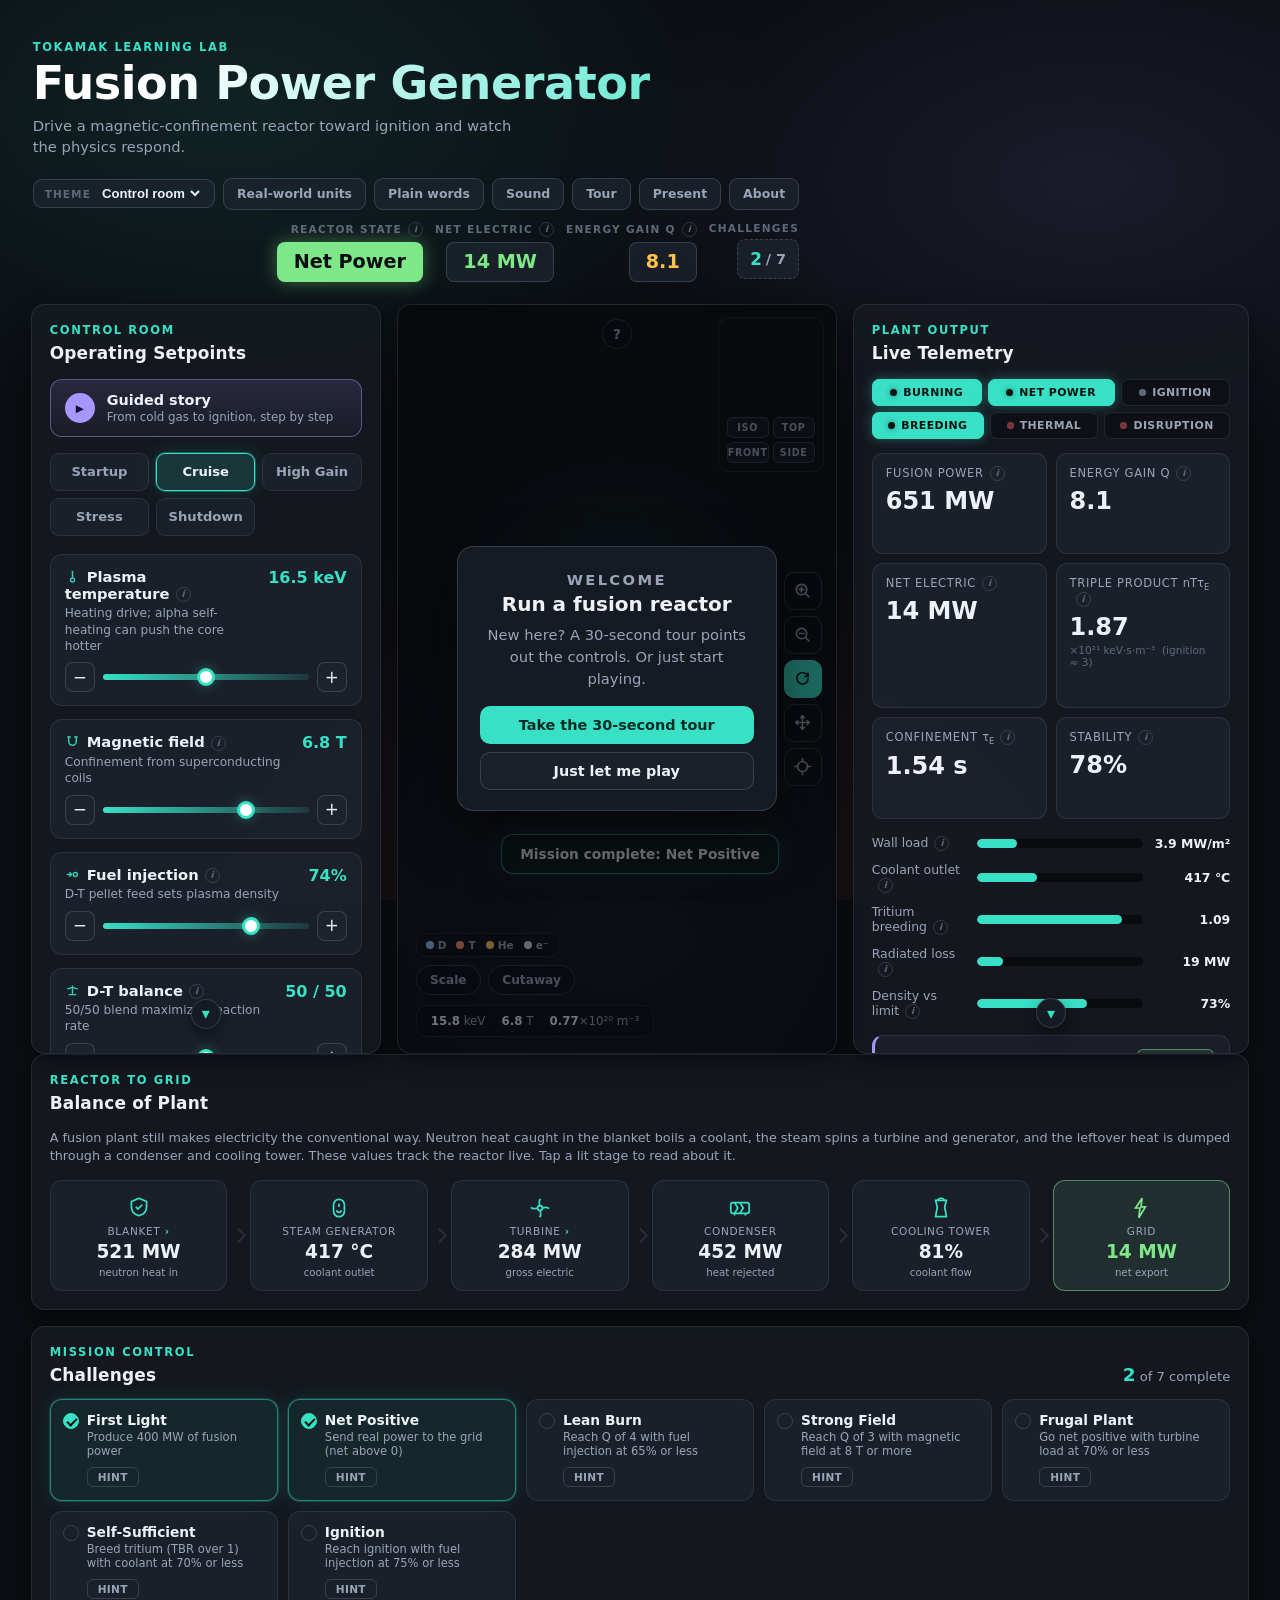
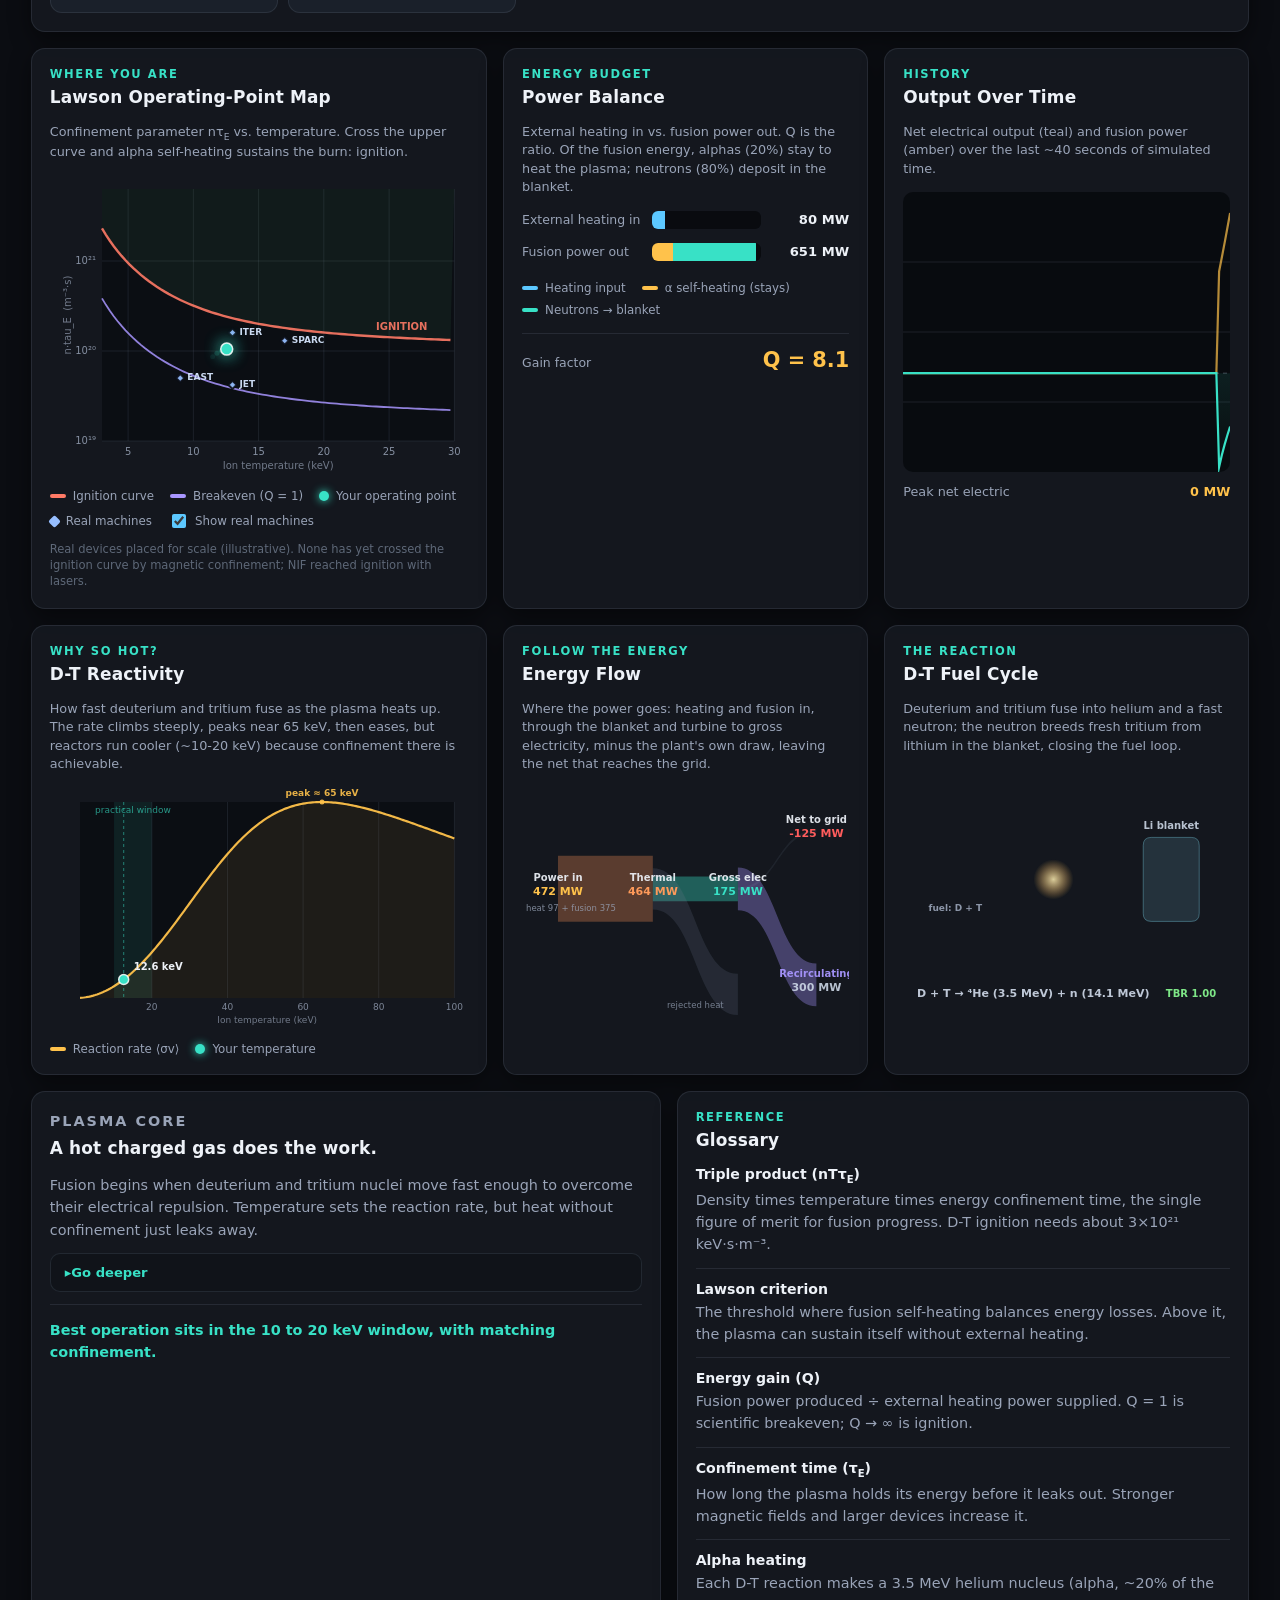
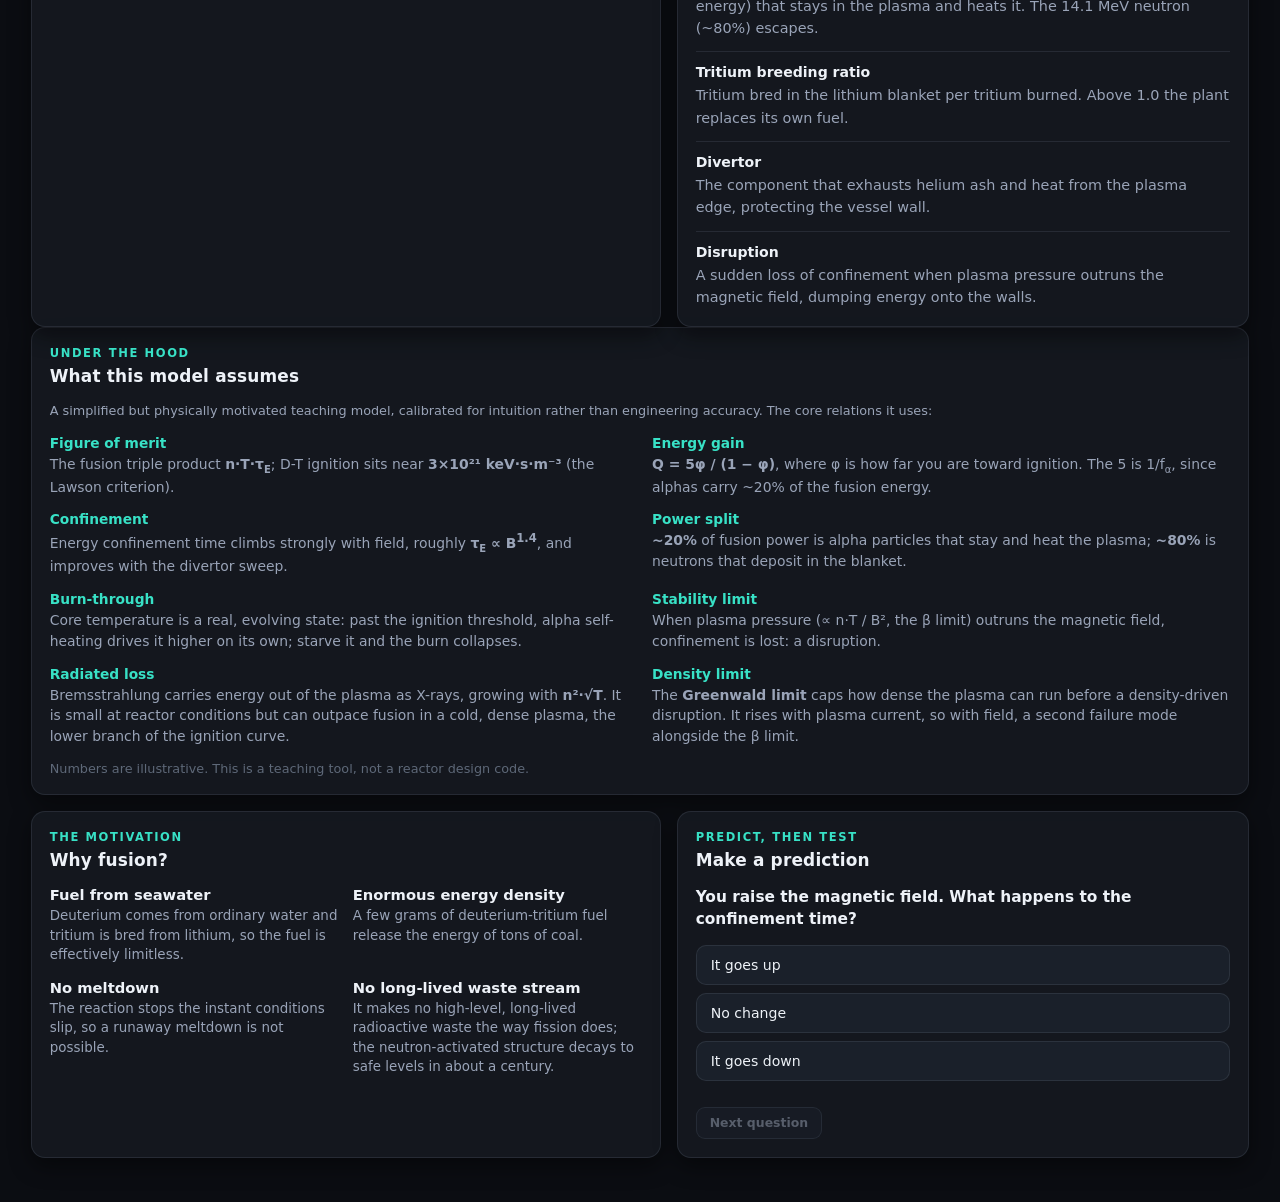
==== commit ba4f9517: "Clean-up" ====
--- a/index.html
+++ b/index.html
@@ -25,7 +25,7 @@
     <main class="sim-shell">
       <header class="topbar">
         <div class="brand">
-          <p class="eyebrow">Tokamak Learning Lab</p>
+          <p class="eyebrow" id="brandEyebrow">Tokamak Learning Lab</p>
           <h1>Fusion Power Generator</h1>
           <p class="subtitle">Drive a magnetic-confinement reactor toward ignition and watch the physics respond.</p>
         </div>
@@ -239,6 +239,19 @@
             </ul>
           </div>
           <button type="button" class="nav-help" id="navHelp" aria-label="Show controls" title="Controls" hidden>?</button>
+
+          <!-- U1: first-run welcome (shown once, until the tour is taken or dismissed) -->
+          <div class="welcome-prompt" id="welcomePrompt" hidden>
+            <div class="welcome-card" role="dialog" aria-label="Welcome">
+              <p class="welcome-kicker">Welcome</p>
+              <h3>Run a fusion reactor</h3>
+              <p>New here? A 30-second tour points out the controls. Or just start playing.</p>
+              <div class="welcome-actions">
+                <button type="button" class="welcome-btn primary" id="welcomeTour">Take the 30-second tour</button>
+                <button type="button" class="welcome-btn" id="welcomeSkip">Just let me play</button>
+              </div>
+            </div>
+          </div>
         </section>
 
         <!-- TELEMETRY -->
@@ -307,6 +320,16 @@
               <div class="bar"><span id="tritiumBar"></span></div>
               <strong id="tritiumRatio">0.00</strong>
             </div>
+            <div class="system-row">
+              <span>Radiated loss</span>
+              <div class="bar"><span id="radLossBar"></span></div>
+              <strong id="radLoss">0 MW</strong>
+            </div>
+            <div class="system-row">
+              <span>Density vs limit</span>
+              <div class="bar"><span id="greenwaldBar"></span></div>
+              <strong id="greenwaldFrac">0%</strong>
+            </div>
           </div>
 
           <section class="realworld" id="realWorld" hidden>
@@ -338,7 +361,7 @@
               <span>First-wall life</span>
               <div class="bar"><span id="matLifeBar"></span></div>
             </div>
-            <p class="mat-note">Tungsten plasma-facing surfaces take the neutron and heat flux. Surviving it is a central materials challenge, and the focus of programs like Purdue's.</p>
+            <p class="mat-note">Tungsten plasma-facing surfaces take the neutron and heat flux. Surviving it is a central materials challenge, and a major focus of university fusion programs.</p>
           </section>
 
           <div class="tele-actions">
@@ -586,11 +609,13 @@
         <p class="viz-caption">A simplified but physically motivated teaching model, calibrated for intuition rather than engineering accuracy. The core relations it uses:</p>
         <dl class="model-dl">
           <div><dt>Figure of merit</dt><dd>The fusion triple product <strong>n&middot;T&middot;&tau;<sub>E</sub></strong>; D-T ignition sits near <strong>3&times;10²¹ keV&middot;s&middot;m⁻³</strong> (the Lawson criterion).</dd></div>
-          <div><dt>Energy gain</dt><dd><strong>Q = 5&phi; / (1 &minus; &phi;)</strong>, where &phi; is how far you are toward ignition. The 5 is 1/f<sub>&alpha;</sub> &mdash; alphas carry ~20% of the fusion energy.</dd></div>
+          <div><dt>Energy gain</dt><dd><strong>Q = 5&phi; / (1 &minus; &phi;)</strong>, where &phi; is how far you are toward ignition. The 5 is 1/f<sub>&alpha;</sub>, since alphas carry ~20% of the fusion energy.</dd></div>
           <div><dt>Confinement</dt><dd>Energy confinement time climbs strongly with field, roughly <strong>&tau;<sub>E</sub> &prop; B<sup>1.4</sup></strong>, and improves with the divertor sweep.</dd></div>
           <div><dt>Power split</dt><dd><strong>~20%</strong> of fusion power is alpha particles that stay and heat the plasma; <strong>~80%</strong> is neutrons that deposit in the blanket.</dd></div>
           <div><dt>Burn-through</dt><dd>Core temperature is a real, evolving state: past the ignition threshold, alpha self-heating drives it higher on its own; starve it and the burn collapses.</dd></div>
-          <div><dt>Stability limit</dt><dd>When plasma pressure (&prop; n&middot;T / B&sup2;, the &beta; limit) outruns the magnetic field, confinement is lost &mdash; a disruption.</dd></div>
+          <div><dt>Stability limit</dt><dd>When plasma pressure (&prop; n&middot;T / B&sup2;, the &beta; limit) outruns the magnetic field, confinement is lost: a disruption.</dd></div>
+          <div><dt>Radiated loss</dt><dd>Bremsstrahlung carries energy out of the plasma as X-rays, growing with <strong>n&sup2;&middot;&radic;T</strong>. It is small at reactor conditions but can outpace fusion in a cold, dense plasma, the lower branch of the ignition curve.</dd></div>
+          <div><dt>Density limit</dt><dd>The <strong>Greenwald limit</strong> caps how dense the plasma can run before a density-driven disruption. It rises with plasma current, so with field, a second failure mode alongside the &beta; limit.</dd></div>
         </dl>
         <p class="model-note">Numbers are illustrative. This is a teaching tool, not a reactor design code.</p>
       </section>
@@ -606,7 +631,7 @@
             <div class="why-item"><strong>Fuel from seawater</strong><p>Deuterium comes from ordinary water and tritium is bred from lithium, so the fuel is effectively limitless.</p></div>
             <div class="why-item"><strong>Enormous energy density</strong><p>A few grams of deuterium-tritium fuel release the energy of tons of coal.</p></div>
             <div class="why-item"><strong>No meltdown</strong><p>The reaction stops the instant conditions slip, so a runaway meltdown is not possible.</p></div>
-            <div class="why-item"><strong>No long-lived waste stream</strong><p>It makes no high-level, long-lived radioactive waste the way fission does.</p></div>
+            <div class="why-item"><strong>No long-lived waste stream</strong><p>It makes no high-level, long-lived radioactive waste the way fission does; the neutron-activated structure decays to safe levels in about a century.</p></div>
           </div>
         </article>
 
@@ -618,6 +643,7 @@
           <p class="predict-q" id="predictQ">Loading a question...</p>
           <div class="predict-choices" id="predictChoices"></div>
           <p class="predict-feedback" id="predictFeedback" hidden></p>
+          <p class="predict-score" id="predictScoreLine" aria-live="polite"></p>
           <button type="button" class="tool-btn predict-next" id="predictNext">Next question</button>
         </article>
       </section>
@@ -659,14 +685,15 @@
     <div id="cardOverlay" class="card-overlay" hidden>
       <div class="takeaway-card" role="dialog" aria-modal="true" aria-label="Your fusion run, a takeaway card">
         <button type="button" class="card-close" id="cardClose" aria-label="Close card">&times;</button>
-        <p class="tc-kicker">Tokamak Learning Lab</p>
+        <p class="tc-kicker" id="brandCardKicker">Tokamak Learning Lab</p>
         <h3 class="tc-title">You ran a fusion reactor</h3>
         <p class="tc-verdict" id="tcVerdict">You drove a real fusion plasma.</p>
         <div class="tc-stats">
-          <div class="tc-stat"><span>Best energy gain Q</span><strong id="tcQ">&mdash;</strong></div>
-          <div class="tc-stat"><span>Peak net power</span><strong id="tcNet">&mdash;</strong></div>
-          <div class="tc-stat"><span>Hottest plasma</span><strong id="tcTemp">&mdash;</strong></div>
-          <div class="tc-stat"><span>Missions completed</span><strong id="tcMissions">&mdash;</strong></div>
+          <div class="tc-stat"><span>Best energy gain Q</span><strong id="tcQ">&ndash;</strong></div>
+          <div class="tc-stat"><span>Peak net power</span><strong id="tcNet">&ndash;</strong></div>
+          <div class="tc-stat"><span>Hottest plasma</span><strong id="tcTemp">&ndash;</strong></div>
+          <div class="tc-stat"><span>Missions completed</span><strong id="tcMissions">&ndash;</strong></div>
+          <div class="tc-stat" id="tcQuizStat" hidden><span>Predictions right</span><strong id="tcQuiz">&ndash;</strong></div>
         </div>
         <div class="tc-foot">
           <div class="tc-qr" id="tcQR" aria-hidden="true"></div>
@@ -688,14 +715,15 @@
       <button type="button" class="about-close" id="aboutClose" aria-label="Close about">&times;</button>
       <p class="about-kicker">About this exhibit</p>
       <h3 id="aboutTitle">Fusion Power Generator</h3>
-      <p class="about-lede">An interactive, dependency-free teaching model of a tokamak fusion power plant, built for STEM outreach &mdash; from curious newcomers to engineering undergraduates.</p>
+      <p class="about-lede">An interactive, dependency-free teaching model of a tokamak fusion power plant, built for STEM outreach, from curious newcomers to engineering undergraduates.</p>
       <div class="about-block">
         <p class="about-label">A gift for STEM outreach</p>
         <p>Donated for educational use, free to run and share.<span class="about-note">A hosting program can add its name, logo, and links here.</span></p>
       </div>
       <div class="about-block">
         <p class="about-label">Made by</p>
-        <p>Tokamak Learning Lab</p>
+        <p id="brandMadeBy">Tokamak Learning Lab</p>
+        <p class="about-version">Version <span id="appVersion">&ndash;</span></p>
       </div>
       <p class="about-disclaimer">Simplified teaching model. The numbers are illustrative and calibrated for intuition, not engineering accuracy.</p>
     </aside>
--- a/styles.css
+++ b/styles.css
@@ -196,7 +196,7 @@
   border-radius: 8px;
   padding: 7px 16px;
   background: var(--panel-2);
-  /* F2: the three hero results are the numbers a passer-by reads from across a room — make them big. */
+  /* F2: the three hero results are the numbers a passer-by reads from across a room - make them big. */
   font-size: clamp(1rem, 1.5vw, 1.45rem);
   line-height: 1.1;
   font-weight: 800;
@@ -219,7 +219,7 @@
   color: var(--gold);
 }
 
-/* U3: status-strip "challenges" chip — a button that jumps to the missions panel. */
+/* U3: status-strip "challenges" chip - a button that jumps to the missions panel. */
 .mission-jump {
   min-height: 40px;
   display: inline-flex;
@@ -1861,6 +1861,41 @@
 .predict-feedback.right { color: var(--green); }
 .predict-feedback.miss { color: var(--gold); }
 .predict-next { margin-top: 14px; }
+.predict-next:disabled { opacity: 0.5; cursor: not-allowed; }
+/* U2: running quiz score */
+.predict-score { margin: 12px 0 0; font-size: 0.82rem; font-weight: 700; color: var(--teal); font-variant-numeric: tabular-nums; }
+
+/* U1: first-run welcome prompt over the reactor stage */
+.welcome-prompt {
+  position: absolute;
+  inset: 0;
+  z-index: 40;
+  display: flex;
+  align-items: center;
+  justify-content: center;
+  padding: 16px;
+  background: rgba(8, 10, 14, 0.55);
+  backdrop-filter: blur(2px);
+  border-radius: inherit;
+}
+.welcome-card {
+  max-width: 320px;
+  padding: 22px 22px 20px;
+  border: 1px solid var(--line-strong);
+  border-radius: 16px;
+  background: var(--panel-solid);
+  box-shadow: 0 24px 60px var(--shadow);
+  text-align: center;
+}
+.welcome-kicker { margin: 0 0 6px; color: var(--teal); font-size: 0.7rem; font-weight: 800; letter-spacing: 0.16em; text-transform: uppercase; }
+.welcome-card h3 { margin: 0 0 8px; font-size: 1.25rem; }
+.welcome-card p { margin: 0; color: var(--muted); font-size: 0.92rem; line-height: 1.5; }
+.welcome-actions { display: flex; flex-direction: column; gap: 8px; margin-top: 16px; }
+.welcome-btn { padding: 10px 14px; border-radius: 10px; border: 1px solid var(--line-strong); background: var(--panel-2); color: var(--text); font: inherit; font-weight: 700; font-size: 0.9rem; cursor: pointer; transition: border-color 0.18s ease, background-color 0.18s ease; }
+.welcome-btn:hover { border-color: var(--teal); }
+.welcome-btn.primary { background: var(--teal); color: #062b25; border-color: transparent; }
+.welcome-prompt[hidden] { display: none; }
+body.lite .welcome-prompt { backdrop-filter: none; }
 
 /* ---- C9: plain reading level hides the technical extras ---- */
 body.plain .deeper { display: none; }
@@ -2043,6 +2078,7 @@
 .about-label { margin: 0 0 3px; color: var(--faint); font-size: 0.68rem; font-weight: 700; text-transform: uppercase; letter-spacing: 0.1em; }
 .about-block p:not(.about-label) { margin: 0; color: var(--text); font-size: 0.92rem; }
 .about-note { display: block; margin-top: 4px; color: var(--muted); font-size: 0.8rem; }
+.about-version { margin: 6px 0 0; color: var(--faint); font-size: 0.78rem; font-variant-numeric: tabular-nums; }
 .about-disclaimer { margin: 4px 0 0; color: var(--faint); font-size: 0.78rem; line-height: 1.5; }
 
 /* ---------- A4: scroll cue for tall side panels ---------- */
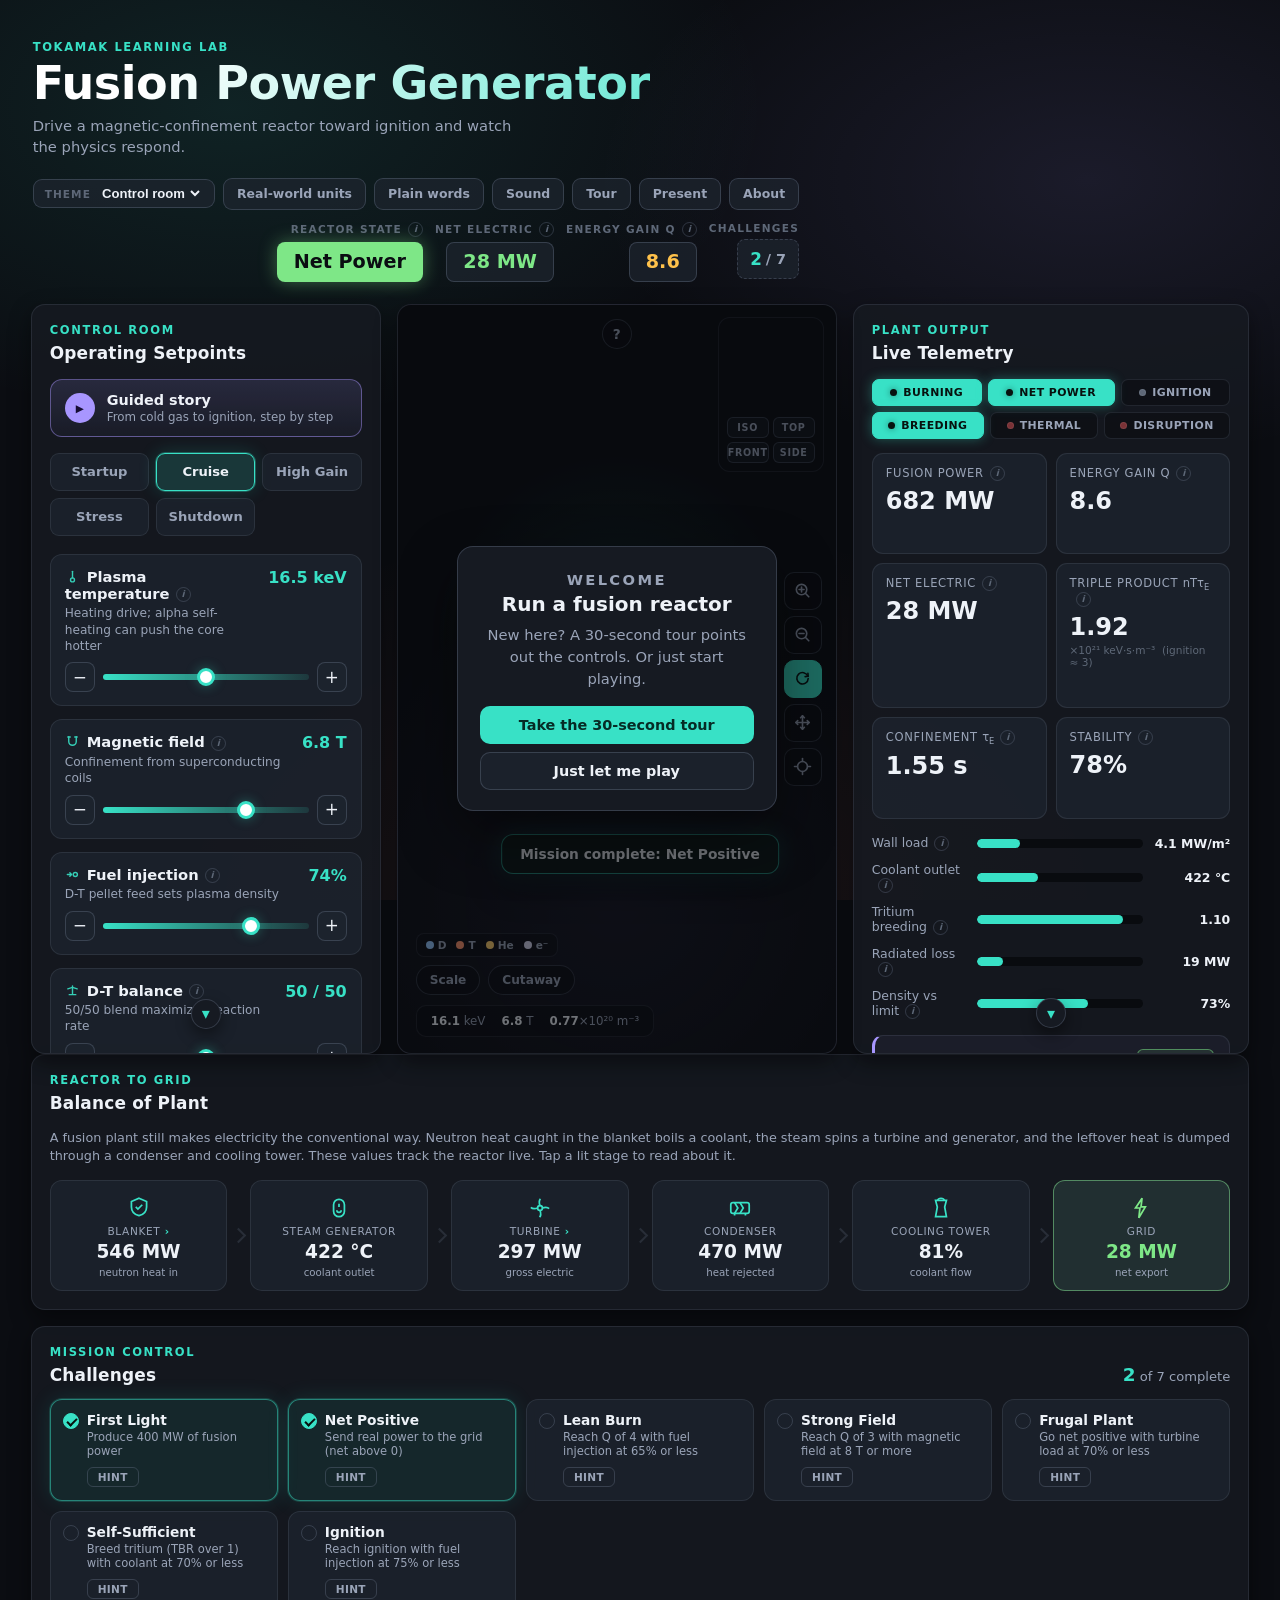
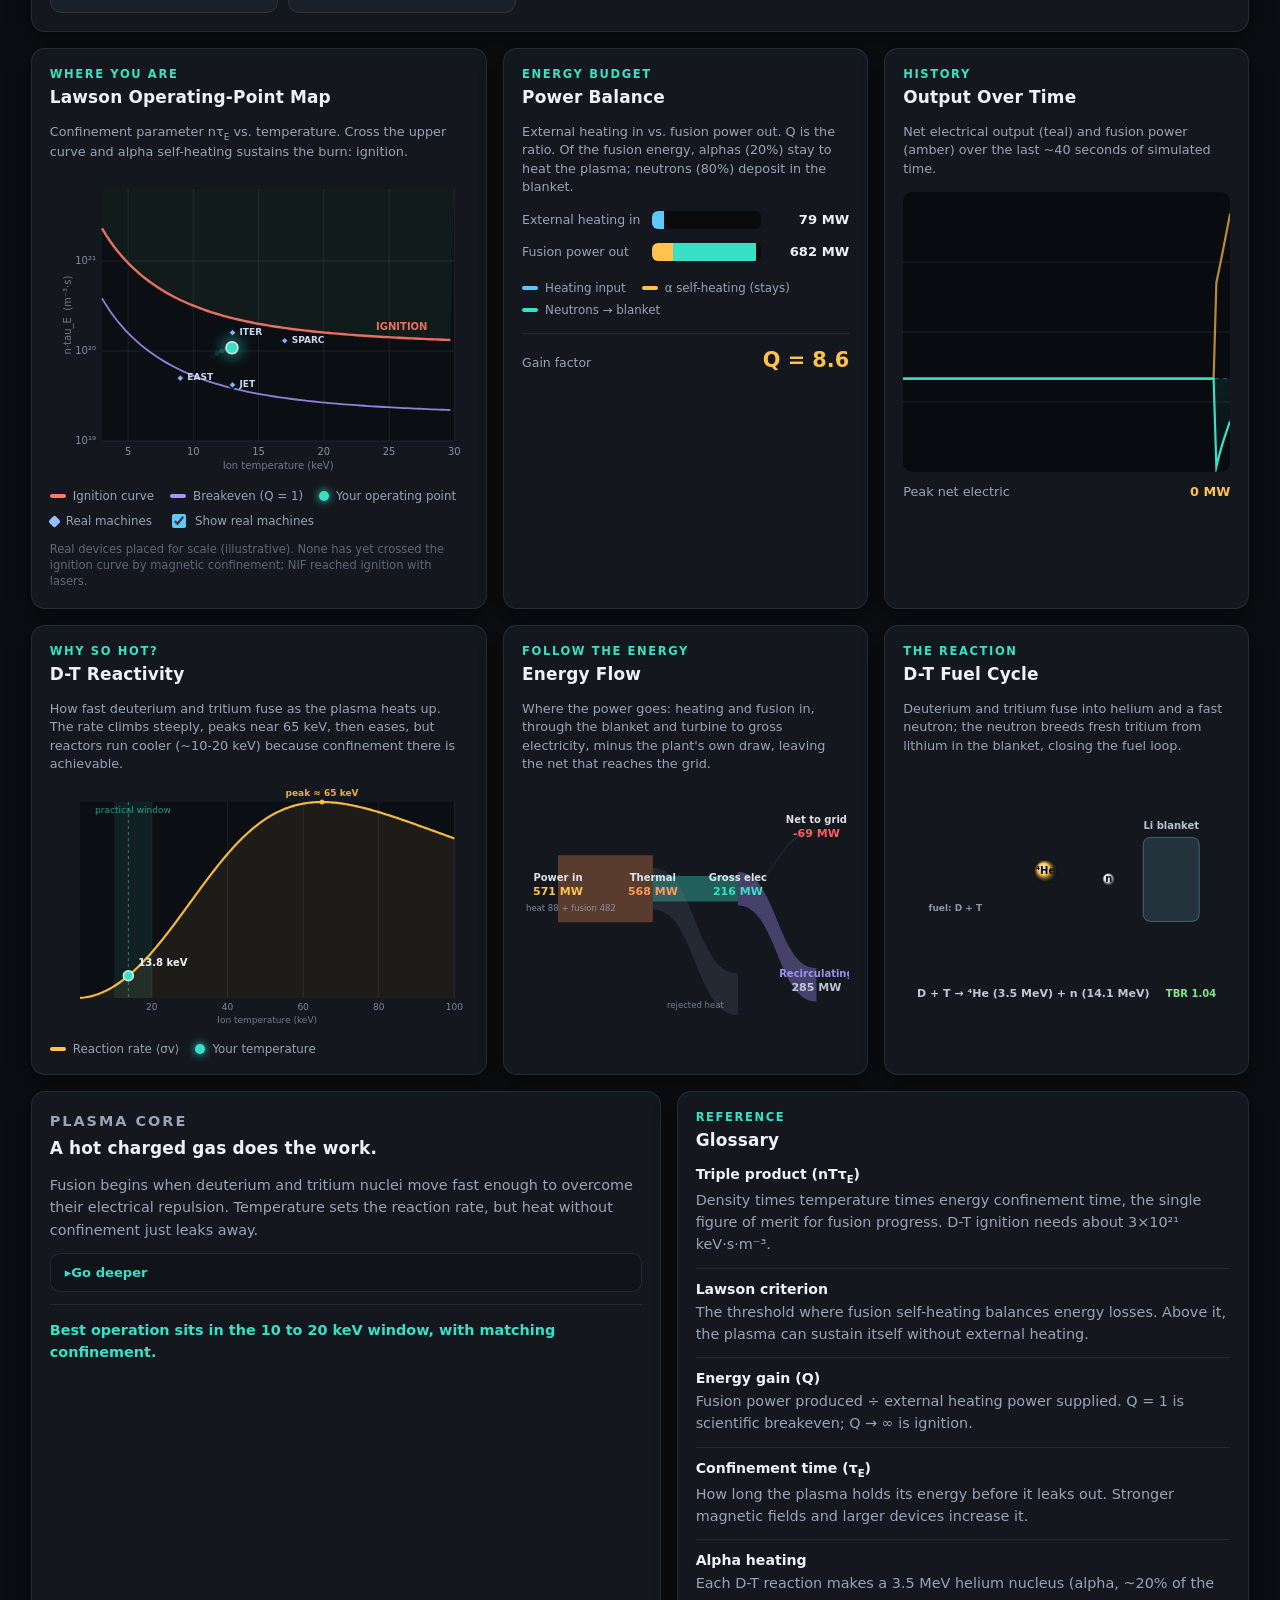
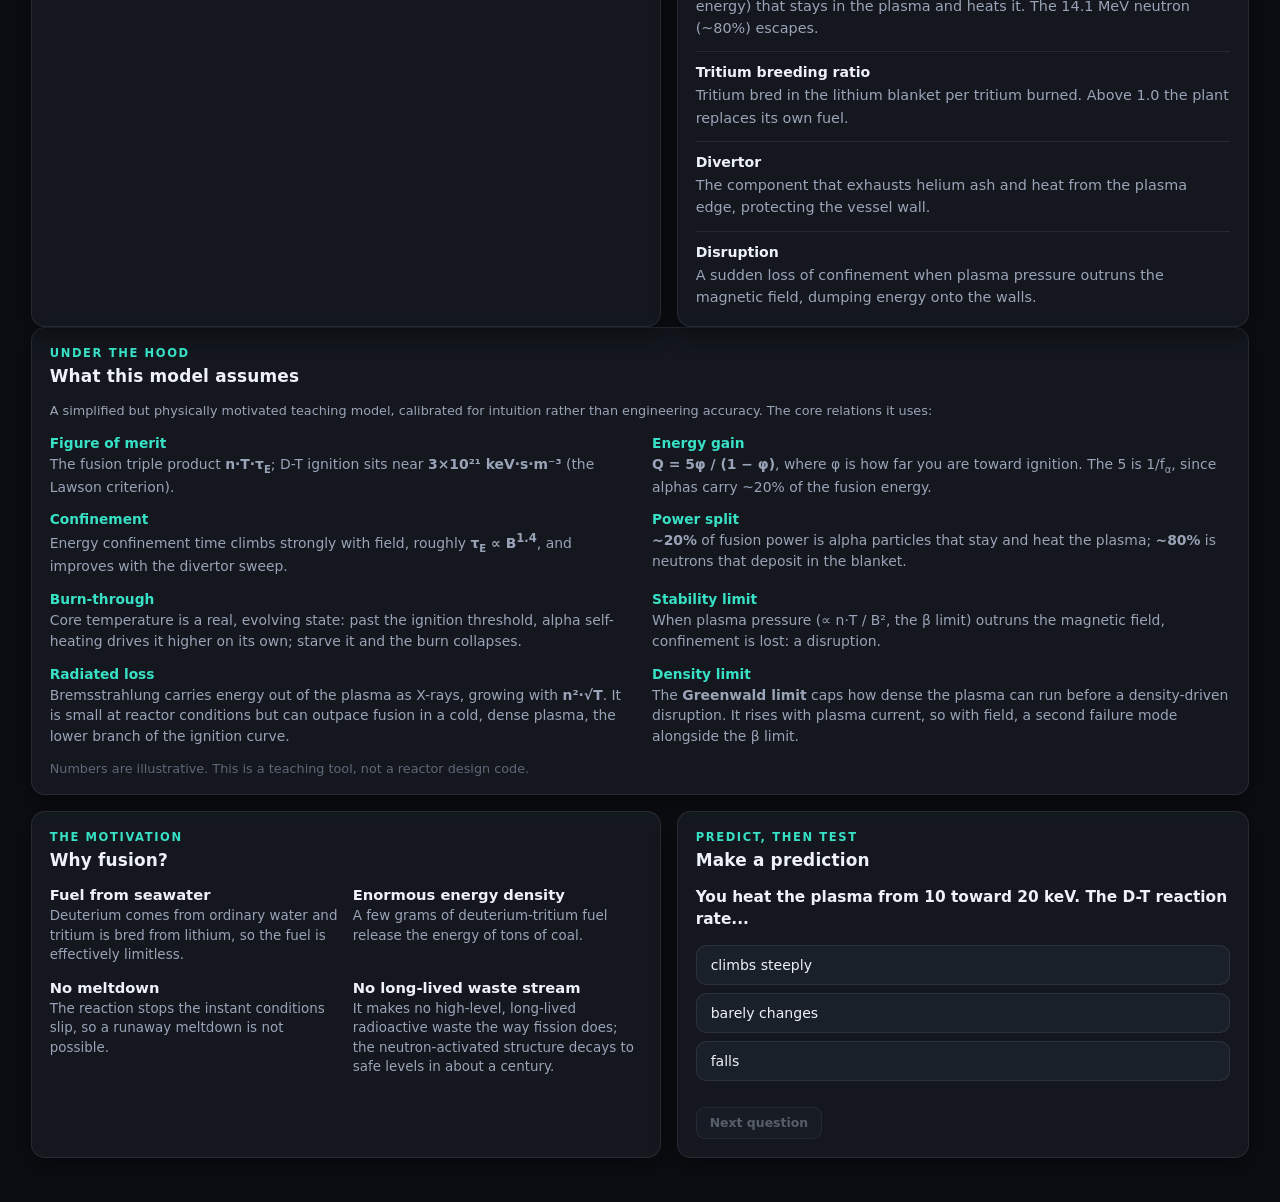
==== commit 1b459d69: "Title changed" ====
--- a/index.html
+++ b/index.html
@@ -3,7 +3,7 @@
   <head>
     <meta charset="utf-8">
     <meta name="viewport" content="width=device-width, initial-scale=1">
-    <title>Fusion Generator Simulator</title>
+    <title>Interactive Fusion Power Teaching Exhibit</title>
     <meta name="description" content="An interactive, physically grounded tokamak fusion power simulator for STEM learners.">
     <meta name="author" content="Tokamak Learning Lab">
     <meta name="theme-color" content="#0b0d12">
--- a/styles.css
+++ b/styles.css
@@ -2102,6 +2102,15 @@
 .model-note { margin: 14px 0 0; color: var(--faint); font-size: 0.8rem; }
 
 /* ---------- C3: lite render path for weak GPUs ---------- */
-body.lite .panel, body.lite .reactor-stage { backdrop-filter: none; box-shadow: 0 8px 22px var(--shadow); }
+body.lite .panel, body.lite .reactor-stage { box-shadow: 0 8px 22px var(--shadow); }
+/* The lite path must remove EVERY backdrop-filter, not just the panels: Firefox re-blurs the overlays
+   parked over the animated reactor canvas each frame, which is the dominant cause of its lag. */
+body.lite *, body.lite *::before, body.lite *::after { backdrop-filter: none !important; }
+/* Firefox/Gecko (see the body.gecko class in script.js): the reactor canvas animates every frame, which
+   forces a full-page recomposite, and Gecko re-runs EVERY backdrop-filter blur on that recomposite (Blink
+   caches them). With ~10 panels each carrying blur(14px), that is the dominant cause of the Firefox lag.
+   Drop all backdrop-filter on Firefox. Chrome/Edge never get this class, so they keep the full frosted look. */
+body.gecko *, body.gecko *::before, body.gecko *::after { backdrop-filter: none !important; }
+body.lite .lamp.warn.on { animation: none; }   /* stop the continuous blink repaint on the slow path */
 body.lite .ambient::after { display: none; }
 @media (prefers-reduced-motion: reduce) { .scroll-cue { animation: none; } }
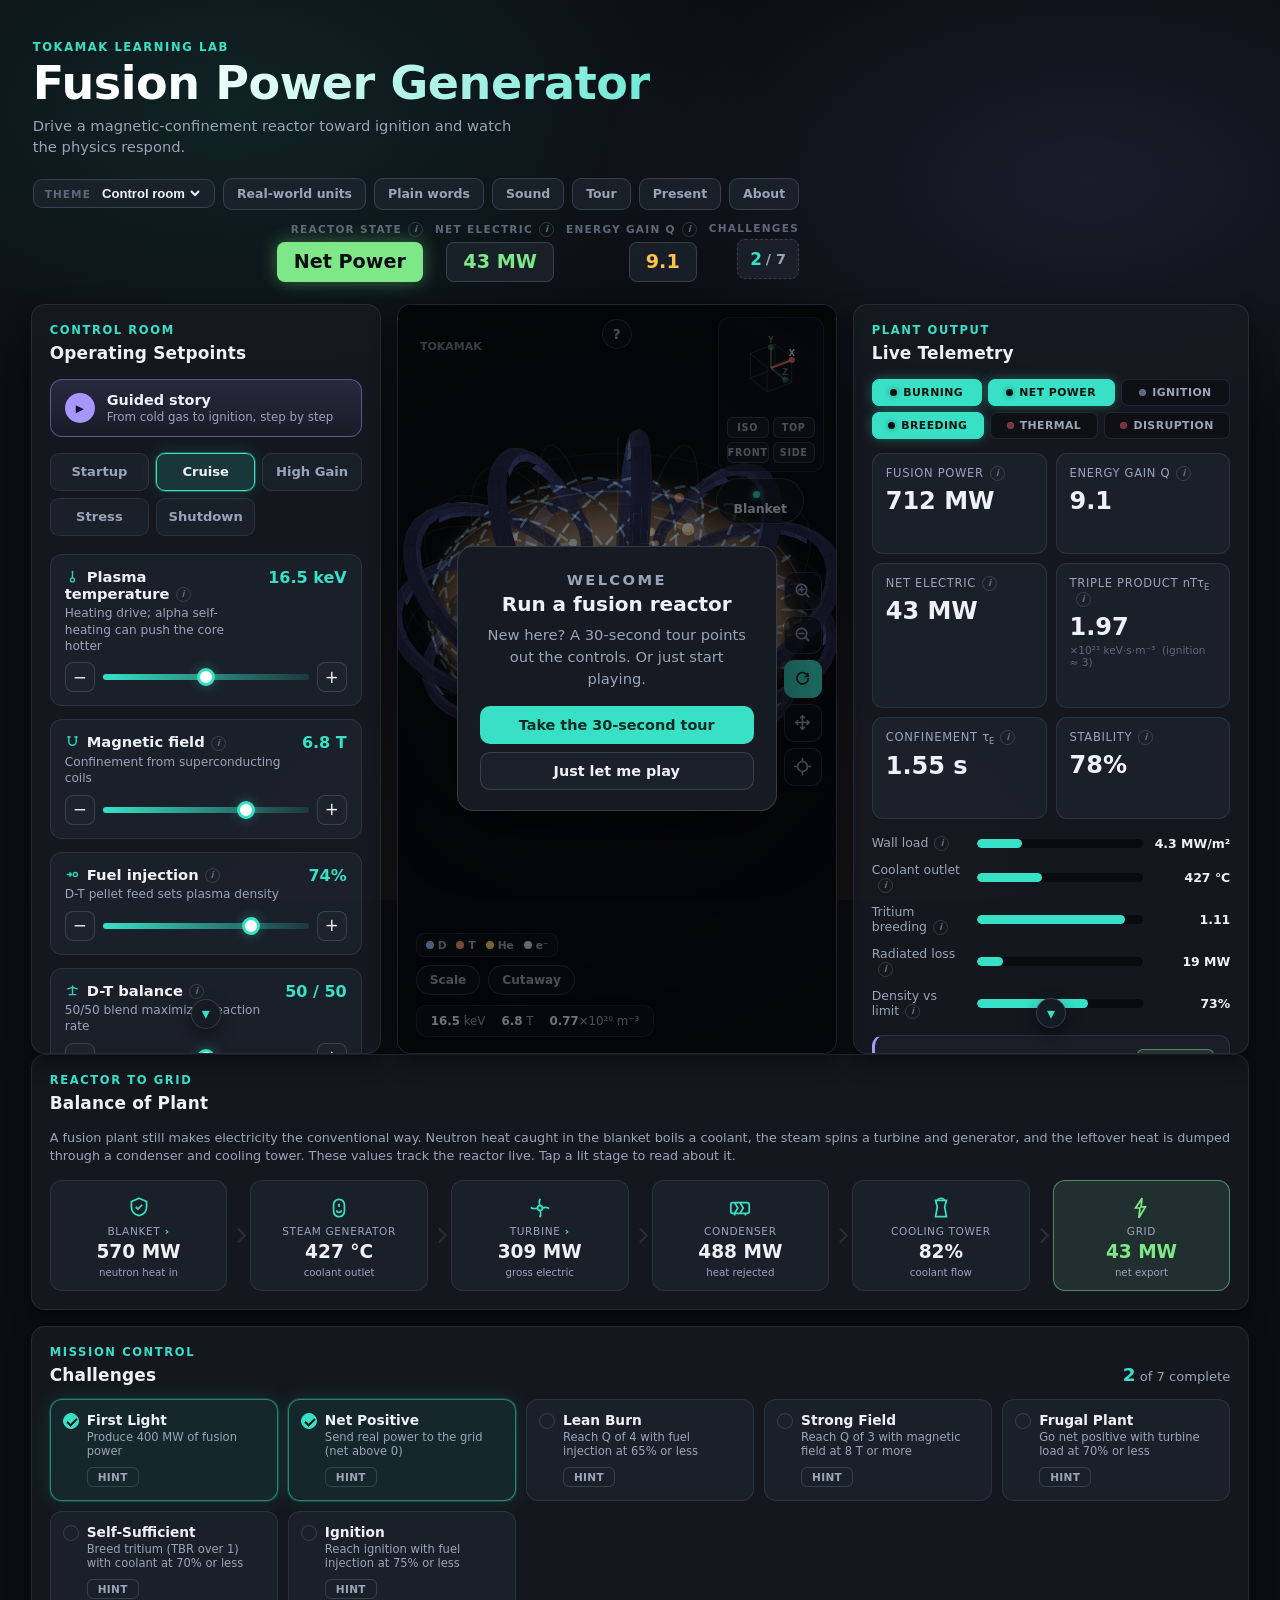
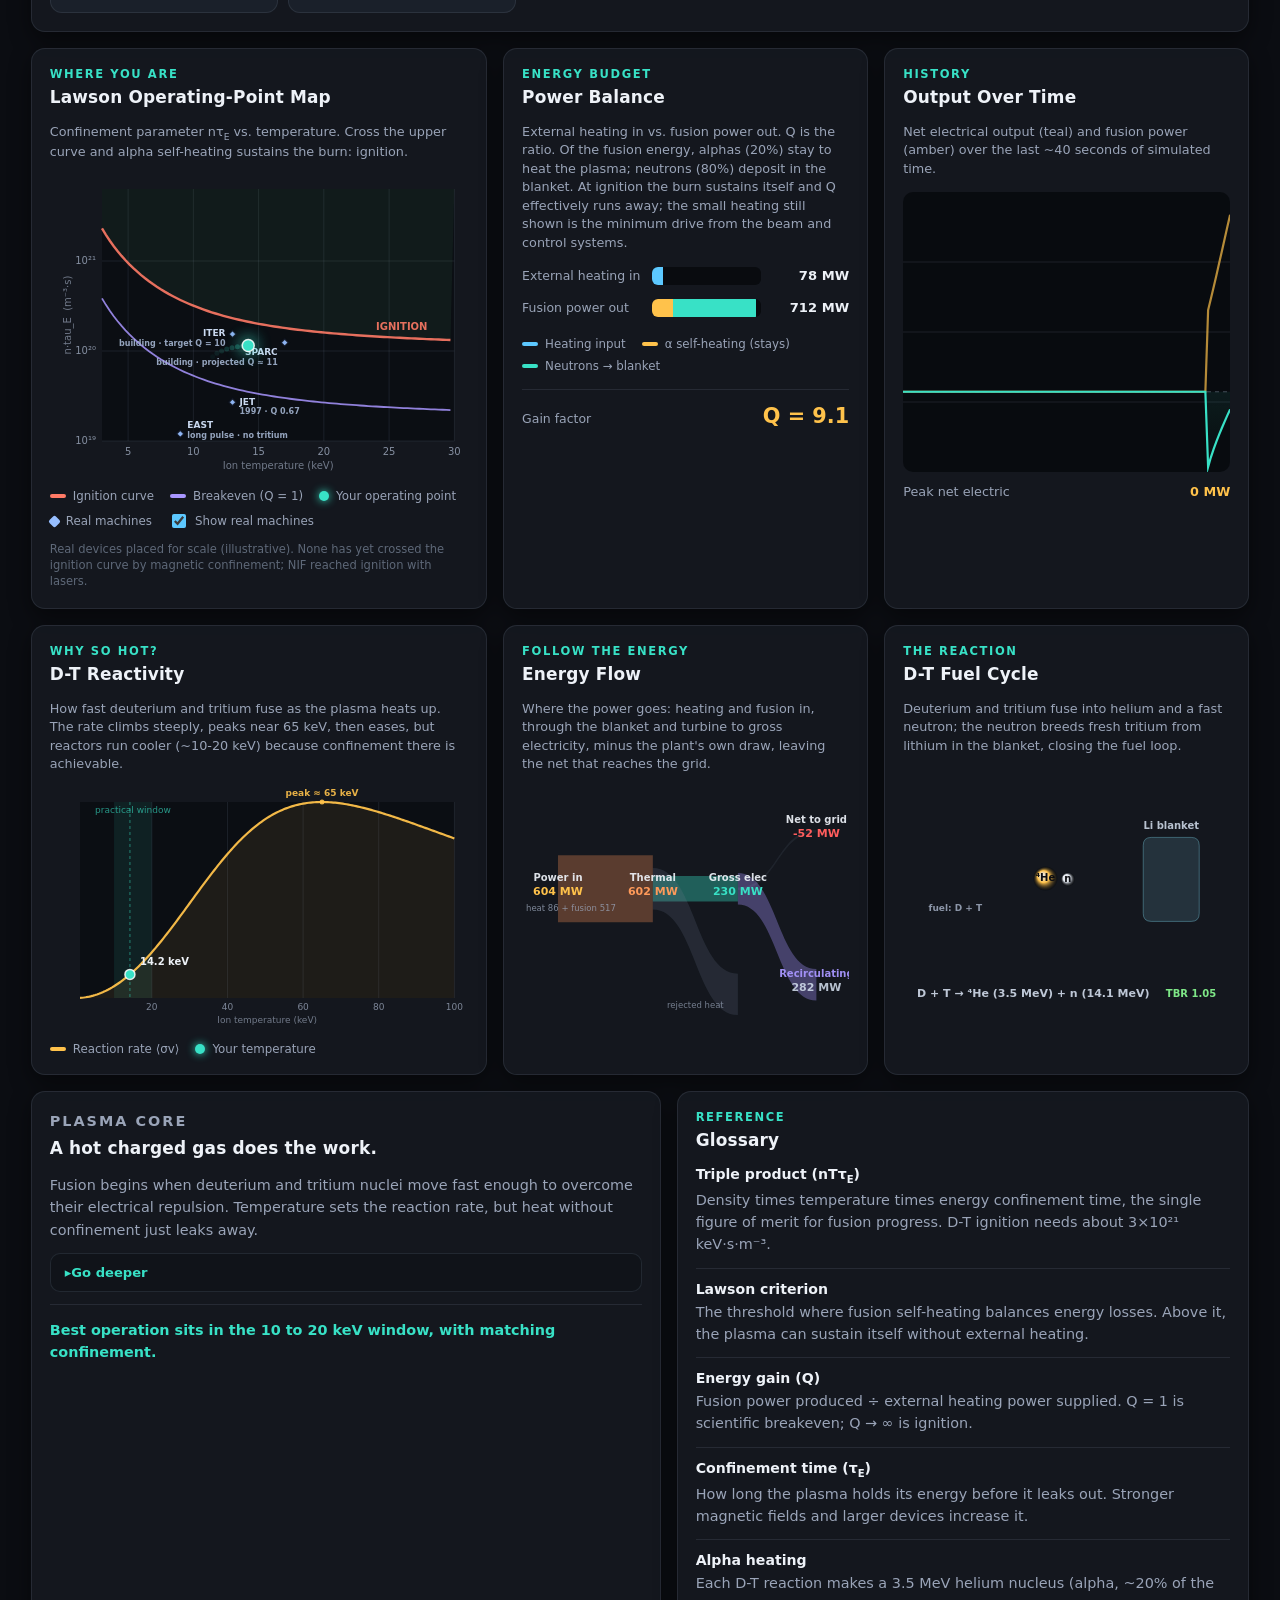
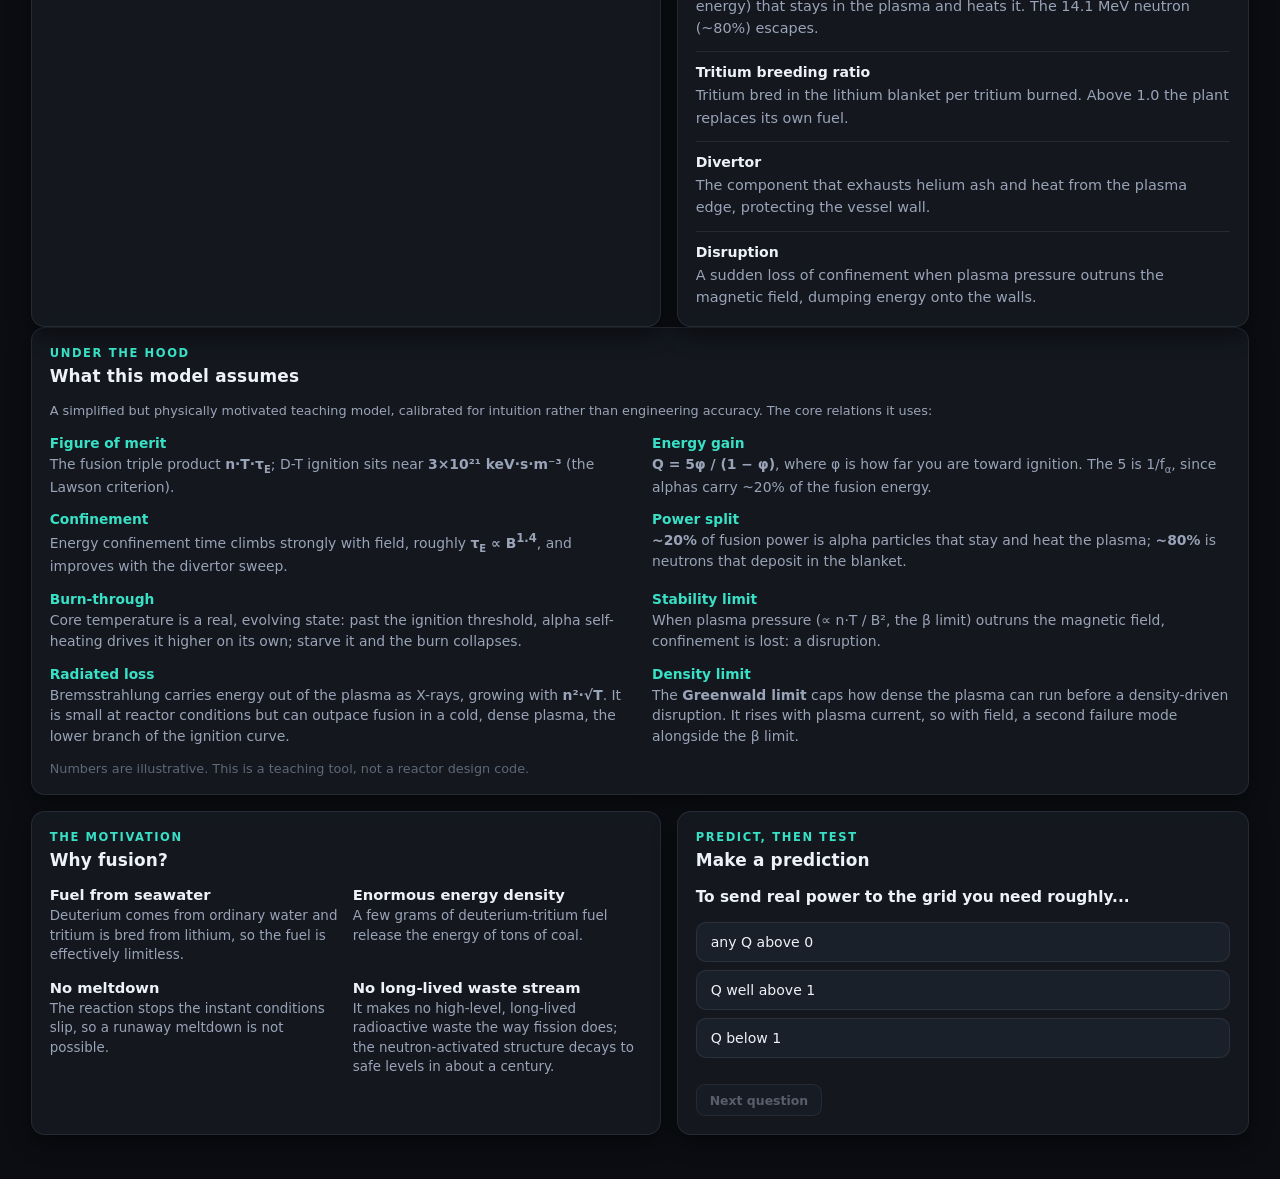
==== commit 60d21e7f: "physics corrections" ====
--- a/index.html
+++ b/index.html
@@ -465,7 +465,7 @@
             <p class="panel-kicker">Energy budget</p>
             <h2>Power Balance</h2>
           </div>
-          <p class="viz-caption">External heating in vs. fusion power out. Q is the ratio. Of the fusion energy, alphas (20%) stay to heat the plasma; neutrons (80%) deposit in the blanket.</p>
+          <p class="viz-caption">External heating in vs. fusion power out. Q is the ratio. Of the fusion energy, alphas (20%) stay to heat the plasma; neutrons (80%) deposit in the blanket. At ignition the burn sustains itself and Q effectively runs away; the small heating still shown is the minimum drive from the beam and control systems.</p>
           <div class="balance">
             <div class="balance-row">
               <span class="balance-label">External heating in</span>
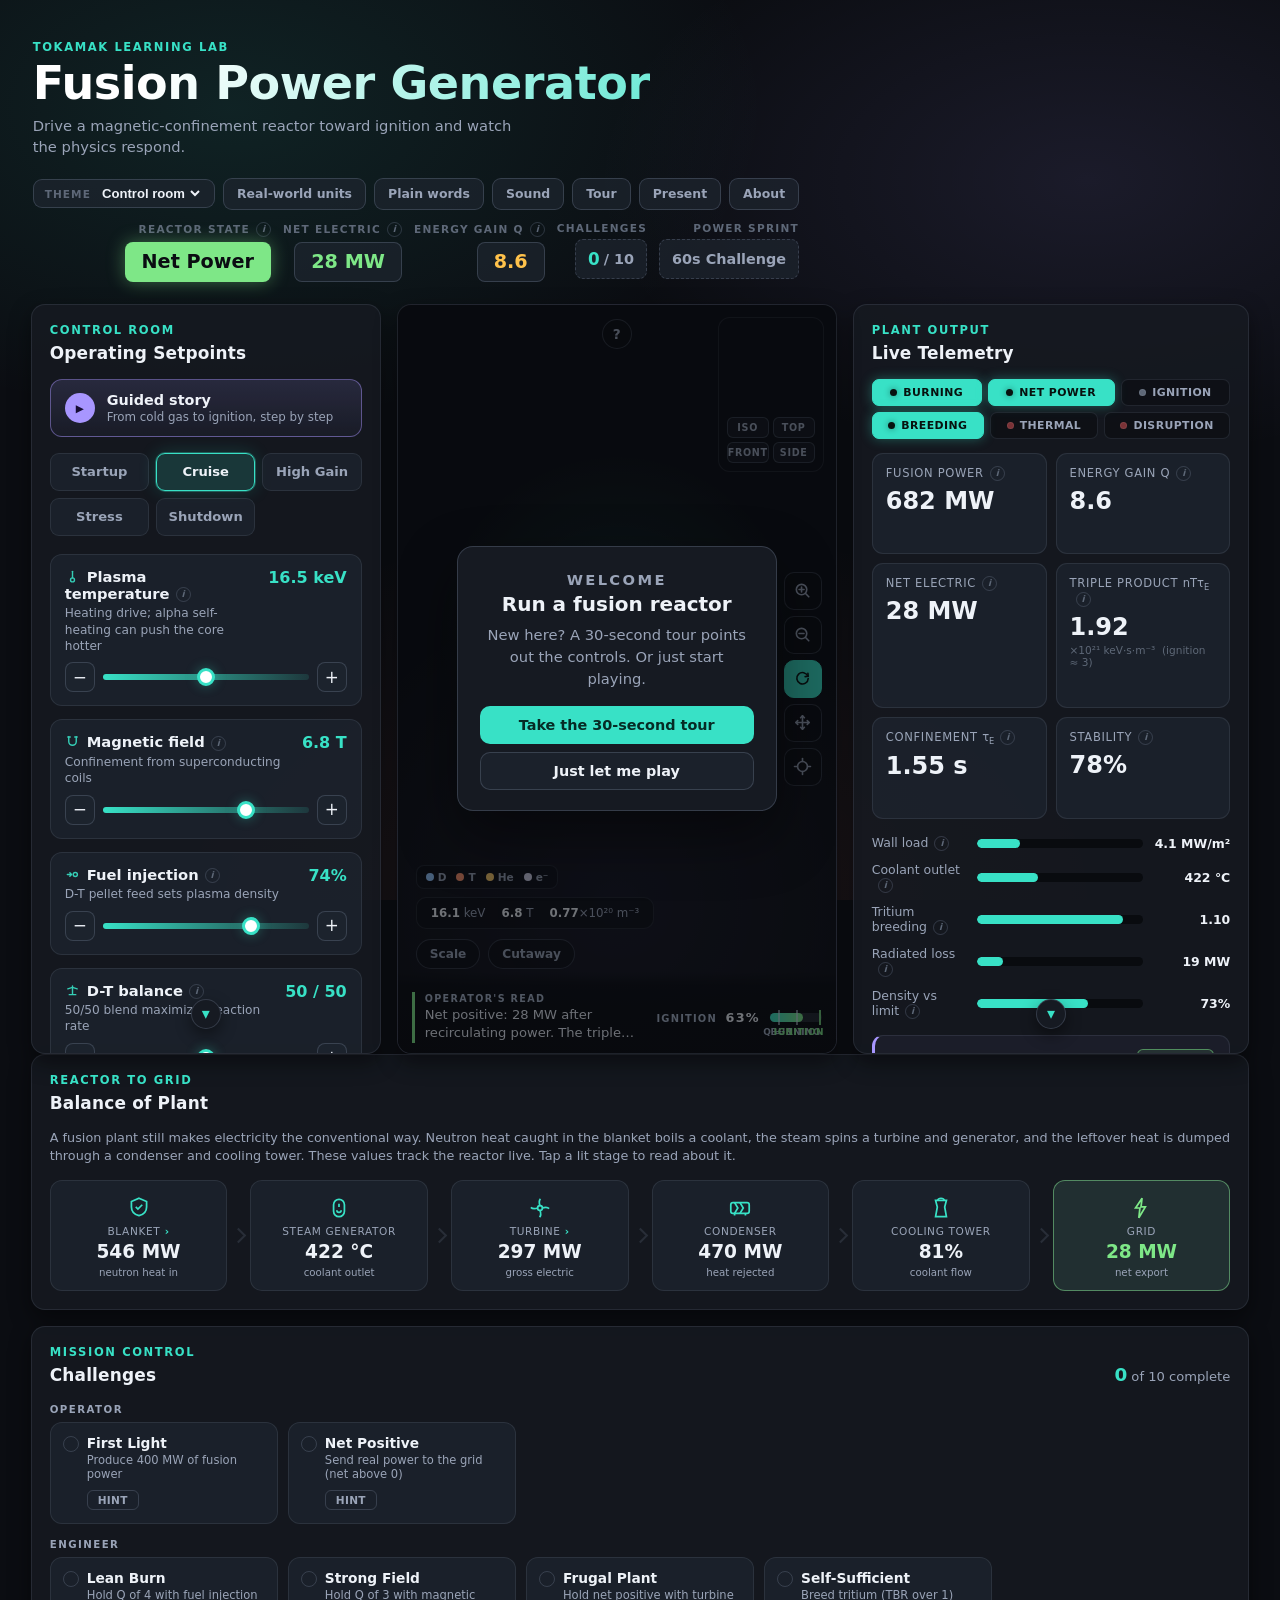
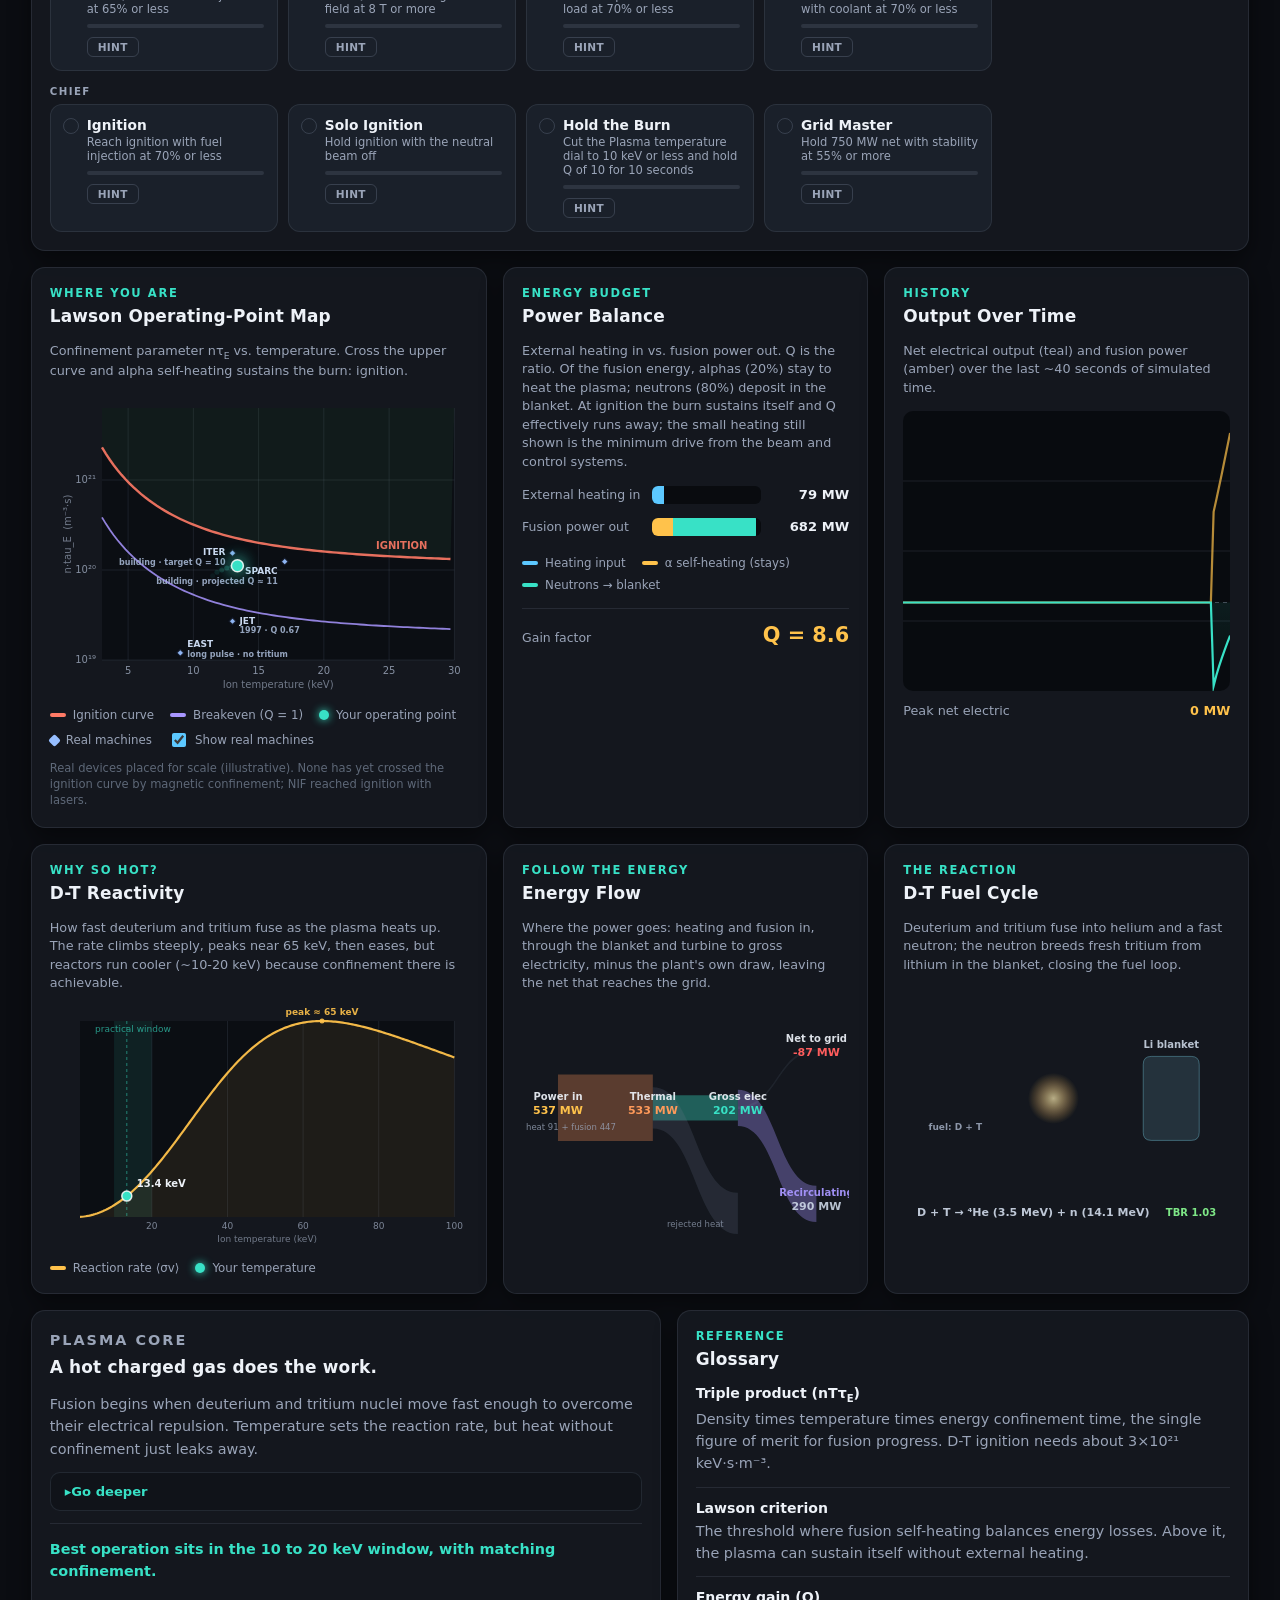
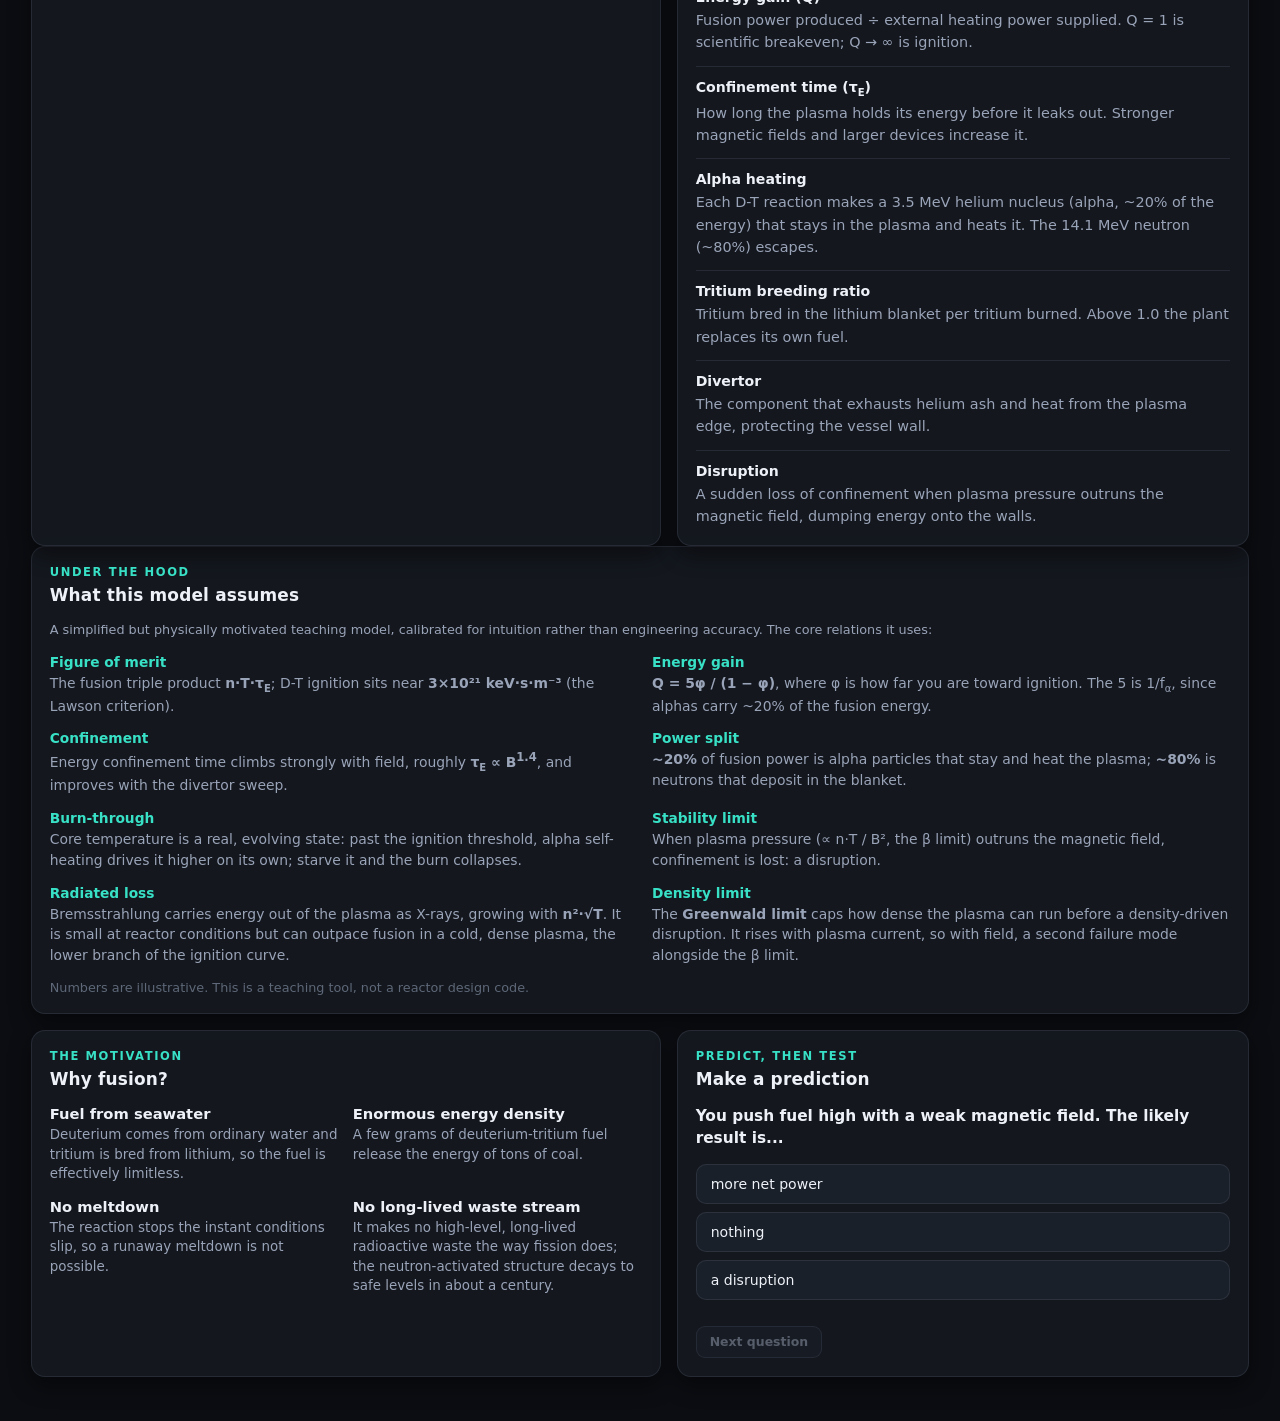
==== commit 796475a4: "Enhancements" ====
--- a/index.html
+++ b/index.html
@@ -63,8 +63,13 @@
             </span>
             <span class="status-block">
               <span class="status-caption">Challenges</span>
-              <button type="button" id="missionChip" class="mission-jump" title="Jump to the challenges"><strong id="missionChipCount">0</strong> / 7</button>
+              <button type="button" id="missionChip" class="mission-jump" title="Jump to the challenges"><strong id="missionChipCount">0</strong> / 10</button>
             </span>
+            <span class="status-block">
+              <span class="status-caption">Power sprint</span>
+              <button type="button" id="challengeBtn" class="mission-jump" title="60 seconds, no presets: the highest net power while stability holds 55% or better wins">60s Challenge</button>
+            </span>
+            <button type="button" id="cardCta" class="card-cta" hidden>Nice run. Get your card</button>
           </div>
         </div>
       </header>
@@ -183,6 +188,34 @@
             <span><em id="stageField">5.2</em> T</span>
             <span><em id="stageDensity">0.61</em>×10²⁰ m⁻³</span>
           </div>
+
+          <!-- P1: operator HUD - the coach's live read plus a progress-to-ignition bar,
+               pinned to the stage so cause-and-effect is visible without scrolling -->
+          <div class="stage-hud">
+            <div class="hud-coach" aria-live="polite">
+              <span class="hud-coach-tag" aria-hidden="true">Operator's read</span>
+              <p id="coachText">Bring the plasma up to temperature with confinement to match, then watch the operating point climb toward the ignition curve.</p>
+            </div>
+            <div class="hud-phi" id="phiBar" role="progressbar" aria-label="Progress to ignition" aria-valuemin="0" aria-valuemax="100" aria-valuenow="0">
+              <span class="hud-phi-cap" aria-hidden="true">Ignition <em id="phiPct">0%</em></span>
+              <span class="hud-phi-track" aria-hidden="true">
+                <span class="hud-phi-fill" id="phiFill"></span>
+                <span class="hud-phi-mark" style="left:16.7%" data-lab="Q = 1"></span>
+                <span class="hud-phi-mark" style="left:50%" data-lab="Burning"></span>
+                <span class="hud-phi-mark mark-ign" style="left:95%" data-lab="Ignition"></span>
+              </span>
+            </div>
+          </div>
+
+          <!-- P1: kiosk attract narration (shown only while the auto-demo is driving) -->
+          <div id="attractBanner" class="attract-banner" hidden aria-hidden="true">
+            <p class="attract-line" id="attractLine">A working fusion reactor, simulated</p>
+            <p class="attract-invite">Touch anything to take control</p>
+          </div>
+
+          <!-- P1: 60-second Power Challenge - live timer and best-of-day board -->
+          <div id="challengeChip" class="challenge-chip" hidden aria-hidden="true"></div>
+          <div id="boardChip" class="board-chip" hidden></div>
 
           <div class="ion-key" aria-hidden="true">
             <span><i style="background:#96c8ff"></i>D</span>
@@ -366,13 +399,9 @@
 
           <div class="tele-actions">
             <button type="button" class="tool-btn wide" id="exportBtn" title="Download this run as a CSV">Export run (CSV)</button>
-            <button type="button" class="tool-btn wide" id="cardBtn" title="A takeaway card of your run, with a QR to run it yourself">Takeaway card</button>
-          </div>
-
-          <section class="coach" aria-live="polite">
-            <p class="coach-kicker">Operator's read</p>
-            <p id="coachText">Bring the plasma up to temperature with confinement to match, then watch the operating point climb toward the ignition curve.</p>
-          </section>
+            <button type="button" class="tool-btn wide" id="cardBtn" title="A takeaway card of your run, with a QR to run it yourself">Your run card (QR)</button>
+            <button type="button" class="tool-btn wide" id="newRunBtn" title="Clear missions, records, quiz score, and charts for the next visitor">New run</button>
+          </div>
         </aside>
       </section>
 
@@ -705,6 +734,31 @@
         </div>
         <div class="tc-actions">
           <button type="button" class="tool-btn" id="cardDownload">Download card (PNG)</button>
+        </div>
+      </div>
+    </div>
+
+    <!-- B1: kiosk auto-demo takeover warning (viewport-fixed so it stays visible above any open card or panel) -->
+    <div id="demoChip" class="demo-chip" hidden aria-hidden="true"></div>
+
+    <!-- P1: 60-second Power Challenge result -->
+    <div class="card-overlay" id="challengeOverlay" hidden>
+      <div class="takeaway-card challenge-card" role="dialog" aria-modal="true" aria-labelledby="chTitle">
+        <button type="button" class="tc-close" id="chClose" aria-label="Close challenge result">&times;</button>
+        <p class="tc-kicker">60-second Power Challenge</p>
+        <h3 id="chTitle">Time!</h3>
+        <p class="ch-result" id="chResult">Peak net power: 0 MW</p>
+        <p class="ch-earned" id="chEarned" hidden></p>
+        <div class="ch-entry" id="chEntry" hidden>
+          <label for="chInitials">Top three today! Your initials:</label>
+          <div class="ch-entry-row">
+            <input id="chInitials" maxlength="3" autocomplete="off" autocapitalize="characters" spellcheck="false" aria-label="Your initials, up to three letters">
+            <button type="button" class="tool-btn" id="chSave">Save</button>
+          </div>
+        </div>
+        <ol class="ch-board" id="chBoard" aria-label="Today's best runs"></ol>
+        <div class="tc-actions">
+          <button type="button" class="tool-btn" id="chAgain">Run it again</button>
         </div>
       </div>
     </div>
--- a/styles.css
+++ b/styles.css
@@ -511,7 +511,7 @@
 .stage-readout {
   position: absolute;
   left: 18px;
-  bottom: 16px;
+  bottom: 124px;   /* stacked above the stage toggles, which clear the stage HUD */
   display: flex;
   gap: 16px;
   padding: 8px 14px;
@@ -1274,7 +1274,7 @@
   position: fixed;
   left: 50%;
   bottom: 26px;
-  z-index: 20;
+  z-index: 60;   /* above the story panel (45), which used to fully occlude it */
   padding: 11px 18px;
   border-radius: 12px;
   background: rgba(13, 24, 22, 0.92);
@@ -1693,10 +1693,10 @@
 .story-launch small { display: block; margin-top: 2px; color: var(--muted); font-size: 0.74rem; }
 
 /* ---- Stage toggle cluster + cross-section inset ---- */
-.stage-toggles { position: absolute; left: 18px; bottom: 58px; z-index: 4; display: flex; gap: 8px; }
+.stage-toggles { position: absolute; left: 18px; bottom: 84px; z-index: 4; display: flex; gap: 8px; }
 .stage-toggles .stage-toggle { position: static; left: auto; bottom: auto; }
 .cross-inset {
-  position: absolute; right: 14px; bottom: 14px; z-index: 4;
+  position: absolute; right: 14px; bottom: 84px; z-index: 4;   /* clears the stage HUD */
   width: clamp(188px, 22vw, 248px); height: clamp(196px, 24vw, 248px);
   border: 1px solid var(--line-strong); border-radius: 12px;
   background: rgba(8, 10, 14, 0.82); backdrop-filter: blur(8px);
@@ -1915,7 +1915,7 @@
 
 /* ---- A6: ion species key ---- */
 .ion-key {
-  position: absolute; left: 18px; bottom: 96px; z-index: 4;
+  position: absolute; left: 18px; bottom: 164px; z-index: 4;
   display: flex; gap: 10px; padding: 5px 9px;
   border: 1px solid var(--line); border-radius: 8px;
   background: rgba(11, 13, 18, 0.5); backdrop-filter: blur(6px);
@@ -1962,6 +1962,196 @@
   .tc-foot { flex-direction: column; align-items: flex-start; }
 }
 
+/* ---- B1: kiosk auto-demo countdown chip. Viewport-fixed and above every overlay so the takeover
+   warning stays visible even while the takeaway card or story panel is open. The text color is
+   hard-coded light to match the hard-coded dark pill, so it reads in every theme. ---- */
+.demo-chip {
+  position: fixed; left: 50%; bottom: 24px; transform: translateX(-50%);
+  max-width: calc(100vw - 32px); white-space: normal; text-align: center;
+  padding: 8px 16px; border-radius: 999px; z-index: 300;
+  background: rgba(11, 13, 18, 0.88); border: 1px solid rgba(56, 225, 198, 0.55);
+  color: #eef2f8; font-size: 0.95rem; font-weight: 600;
+  pointer-events: none;
+}
+body.kiosk .demo-chip { font-size: 1.5rem; padding: 12px 22px; }
+.tool-btn.confirm { border-color: var(--coral); color: var(--coral); }
+
+/* ---- P1: stage operator HUD - coach ticker + progress-to-ignition bar. Sits over the always-
+   dark reactor canvas, so text colors are hard-coded light for every theme. ---- */
+.stage-hud {
+  position: absolute; left: 0; right: 0; bottom: 0; z-index: 6;
+  display: flex; align-items: center; gap: 16px;
+  padding: 20px 14px 10px;
+  /* Darkens fast enough that even the topmost text row sits over >= 0.75 alpha, so the coach
+     stays readable over a white-hot ignition flash. */
+  background: linear-gradient(180deg, rgba(8, 10, 14, 0), rgba(8, 10, 14, 0.75) 16%, rgba(8, 10, 14, 0.88) 45%, rgba(8, 10, 14, 0.94));
+  pointer-events: none;
+}
+.hud-coach {
+  flex: 1 1 58%; min-width: 0;
+  border-left: 3px solid var(--gold);
+  padding: 1px 0 1px 10px;
+  transition: border-color 0.4s ease;
+}
+.hud-coach-tag {
+  display: block; font-size: 0.6rem; font-weight: 800; letter-spacing: 0.14em;
+  text-transform: uppercase; color: rgba(178, 192, 214, 0.95);
+}
+.hud-coach p {
+  margin: 2px 0 0; font-size: 0.82rem; line-height: 1.35; color: #e8edf6;
+  display: -webkit-box; -webkit-line-clamp: 2; -webkit-box-orient: vertical; overflow: hidden;
+}
+.hud-phi { flex: 1 1 42%; display: flex; align-items: center; gap: 10px; }
+.hud-phi-cap {
+  flex: none; font-size: 0.62rem; font-weight: 800; letter-spacing: 0.12em; text-transform: uppercase;
+  color: rgba(178, 192, 214, 0.95);
+}
+.hud-phi-cap em { font-style: normal; color: #eef2f8; font-size: 0.8rem; margin-left: 4px; }
+.hud-phi-track {
+  position: relative; flex: 1 1 auto; height: 9px; border-radius: 999px;
+  background: rgba(120, 132, 156, 0.22);
+}
+.hud-phi-fill {
+  position: absolute; left: 0; top: 0; bottom: 0; width: 0%;
+  border-radius: 999px; background: linear-gradient(90deg, #38e1c6, #7ee787);
+  transition: width 0.4s linear;
+}
+.hud-phi.warm .hud-phi-fill { background: linear-gradient(90deg, #38e1c6, #ffc24b); box-shadow: 0 0 12px rgba(255, 194, 75, 0.55); }
+.hud-phi.hot .hud-phi-fill { background: linear-gradient(90deg, #ffc24b, #7ee787); box-shadow: 0 0 16px rgba(126, 231, 135, 0.8); animation: phiPulse 1.2s ease-in-out infinite; }
+@keyframes phiPulse { 0%, 100% { filter: brightness(1); } 50% { filter: brightness(1.35); } }
+.hud-phi-mark { position: absolute; top: -3px; bottom: -3px; width: 2px; background: rgba(210, 222, 240, 0.55); }
+.hud-phi-mark::after {
+  content: attr(data-lab);
+  position: absolute; top: 100%; left: 0; transform: translate(-50%, 2px);
+  font-size: 0.56rem; font-weight: 700; letter-spacing: 0.06em; text-transform: uppercase;
+  color: rgba(178, 192, 214, 0.9); white-space: nowrap;
+}
+.hud-phi-mark.mark-ign { background: rgba(126, 231, 135, 0.85); }
+.hud-phi-mark.mark-ign::after { color: #7ee787; transform: translate(-90%, 2px); }
+@media (max-width: 760px) {
+  .stage-hud { flex-direction: column; align-items: stretch; gap: 8px; }
+  .hud-phi { width: 100%; }
+  /* The stacked HUD is taller: allow a third coach line (so the actionable tail of longer
+     messages is not amputated) and lift the left-edge stage furniture clear of it. */
+  .hud-coach p { -webkit-line-clamp: 3; }
+  .stage-toggles { bottom: 148px; }
+  .stage-readout { bottom: 188px; }
+  .ion-key { bottom: 228px; }
+}
+
+/* ---- P1: kiosk attract narration ---- */
+.attract-banner {
+  position: absolute; left: 50%; top: 15%; transform: translateX(-50%);
+  width: min(92%, 900px); text-align: center; z-index: 7; pointer-events: none;
+}
+.attract-line {
+  margin: 0; font-size: clamp(1.3rem, 3.4vw, 2.6rem); font-weight: 800; line-height: 1.15;
+  color: #f2f6fc; text-shadow: 0 3px 22px rgba(0, 0, 0, 0.75);
+}
+.attract-invite {
+  margin: 10px 0 0; font-size: clamp(0.9rem, 1.8vw, 1.4rem); font-weight: 700;
+  color: #38e1c6; text-shadow: 0 2px 14px rgba(0, 0, 0, 0.7);
+  animation: invitePulse 2.2s ease-in-out infinite;
+}
+@keyframes invitePulse { 0%, 100% { opacity: 0.55; } 50% { opacity: 1; } }
+
+/* ---- P1: 60-second Power Challenge ---- */
+.challenge-chip {
+  position: absolute; left: 50%; top: 54px; transform: translateX(-50%); z-index: 7;
+  padding: 8px 16px; border-radius: 999px;
+  background: rgba(11, 13, 18, 0.88); border: 1px solid rgba(255, 194, 75, 0.65);
+  color: #ffd98a; font-size: 1rem; font-weight: 800; letter-spacing: 0.04em; white-space: nowrap;
+  pointer-events: none;
+}
+.challenge-chip.deny { animation: denyShake 0.4s ease; border-color: var(--coral); }
+@keyframes denyShake {
+  0%, 100% { transform: translateX(-50%); }
+  25% { transform: translateX(calc(-50% - 6px)); }
+  75% { transform: translateX(calc(-50% + 6px)); }
+}
+.board-chip {
+  position: absolute; left: 14px; top: 44px; z-index: 6;
+  padding: 5px 11px; border-radius: 999px;
+  background: rgba(11, 13, 18, 0.72); border: 1px solid rgba(56, 225, 198, 0.4);
+  color: #cfe0d9; font-size: 0.72rem; font-weight: 700;
+  pointer-events: none;
+}
+.ch-result { margin: 6px 0 12px; font-size: 1.05rem; font-weight: 700; }
+.ch-entry label { display: block; font-size: 0.85rem; color: var(--muted); margin-bottom: 6px; }
+.ch-entry-row { display: flex; gap: 8px; margin-bottom: 12px; }
+.ch-entry-row input {
+  width: 96px; padding: 8px 10px; border-radius: 10px; border: 1px solid var(--line-strong);
+  background: var(--panel-2); color: var(--text); font-size: 1.1rem; font-weight: 800;
+  letter-spacing: 0.2em; text-transform: uppercase; text-align: center;
+}
+.ch-board { margin: 0 0 4px; padding-left: 22px; font-size: 0.95rem; font-weight: 700; }
+.ch-board li { margin: 3px 0; }
+.ch-earned { margin: -6px 0 12px; font-size: 0.85rem; color: var(--muted); }
+
+/* ---- P1: takeaway funnel CTA ---- */
+.card-cta {
+  border: 1px solid var(--teal); border-radius: 999px;
+  background: linear-gradient(135deg, rgba(56, 225, 198, 0.22), rgba(126, 231, 135, 0.16));
+  color: var(--text); font-weight: 800; font-size: 0.8rem; padding: 8px 14px;
+  cursor: pointer; animation: ctaPulse 2s ease-in-out infinite;
+}
+.card-cta:hover { border-color: var(--teal); }
+@keyframes ctaPulse { 0%, 100% { box-shadow: 0 0 0 0 rgba(56, 225, 198, 0.35); } 50% { box-shadow: 0 0 0 7px rgba(56, 225, 198, 0); } }
+
+/* ---- P1: stage-level celebration (Chief-tier wins get a longer gold treatment) ---- */
+.reactor-stage.celebrate::after,
+.reactor-stage.celebrate-chief::after {
+  content: ""; position: absolute; inset: 0; border-radius: inherit; z-index: 9;
+  border: 3px solid rgba(56, 225, 198, 0.9); pointer-events: none;
+  animation: cheerRing 1.3s ease-out forwards;
+}
+.reactor-stage.celebrate-chief::after {
+  border-color: rgba(255, 194, 75, 0.95);
+  animation-duration: 2.4s;
+}
+.stage-cheer.chief { color: #ffd98a; font-size: clamp(1.5rem, 3.8vw, 2.9rem); }
+.stage-cheer.chief.run { animation-duration: 2.4s; }
+.stage-cheer.static { opacity: 1; transition: opacity 0.2s linear; }
+@keyframes cheerRing {
+  0% { opacity: 0.95; box-shadow: 0 0 0 0 rgba(56, 225, 198, 0.45), inset 0 0 40px rgba(56, 225, 198, 0.25); }
+  100% { opacity: 0; box-shadow: 0 0 0 26px rgba(56, 225, 198, 0), inset 0 0 4px rgba(56, 225, 198, 0); }
+}
+.stage-cheer {
+  position: absolute; left: 50%; top: 34%; transform: translateX(-50%); z-index: 9;
+  font-size: clamp(1.3rem, 3.2vw, 2.4rem); font-weight: 800; text-align: center;
+  color: #7ff5de; text-shadow: 0 3px 24px rgba(0, 0, 0, 0.8); opacity: 0; pointer-events: none;
+  max-width: 92%;
+}
+.stage-cheer.run { animation: cheerText 1.6s ease-out forwards; }
+@keyframes cheerText {
+  0% { opacity: 0; transform: translate(-50%, 10px); }
+  14% { opacity: 1; transform: translate(-50%, 0); }
+  72% { opacity: 1; }
+  100% { opacity: 0; transform: translate(-50%, -12px); }
+}
+
+.mission-learn { margin: 8px 0 0; font-size: 0.72rem; font-style: italic; color: var(--muted); }
+
+/* ---- P1: mission tier headers ---- */
+.mission-tier {
+  grid-column: 1 / -1; margin: 4px 0 -3px;
+  font-size: 0.64rem; font-weight: 800; letter-spacing: 0.14em; text-transform: uppercase;
+  color: var(--muted);
+}
+
+/* ---- P1: kiosk scaling for the new stage furniture ---- */
+body.kiosk .hud-coach p { font-size: 1.02rem; }
+body.kiosk .hud-coach-tag { font-size: 0.7rem; }
+body.kiosk .hud-phi-track { height: 12px; }
+body.kiosk .hud-phi-cap { font-size: 0.78rem; }
+body.kiosk .hud-phi-mark::after { font-size: 0.72rem; }
+body.kiosk .challenge-chip { font-size: 1.4rem; top: 62px; }
+body.kiosk .board-chip { font-size: 0.95rem; }
+
+@media (prefers-reduced-motion: reduce) {
+  .attract-invite, .card-cta, .hud-phi.hot .hud-phi-fill { animation: none; }
+}
+
 /* ---- B6: setpoint steppers ---- */
 .stepper { grid-column: 1 / -1; display: flex; align-items: center; gap: 8px; }
 .stepper input[type="range"] { grid-column: auto; flex: 1 1 auto; width: auto; margin: 0; }
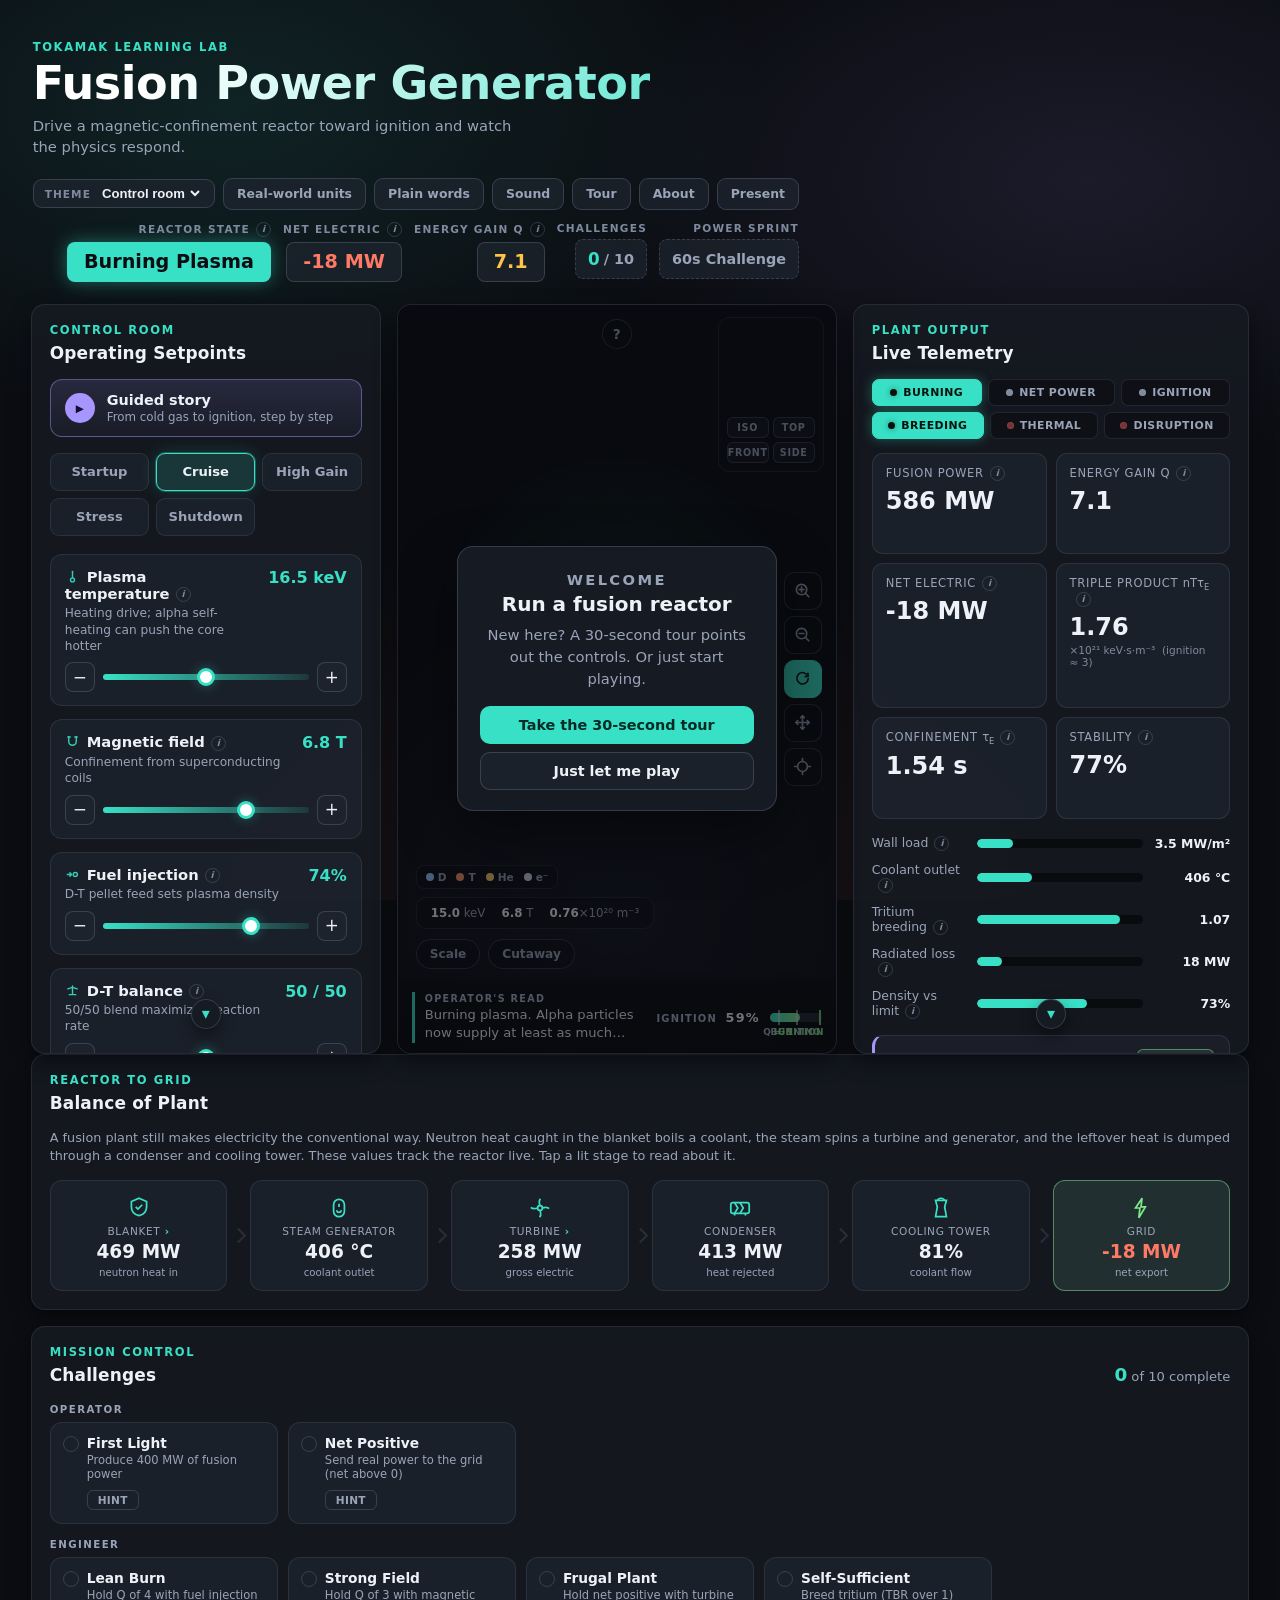
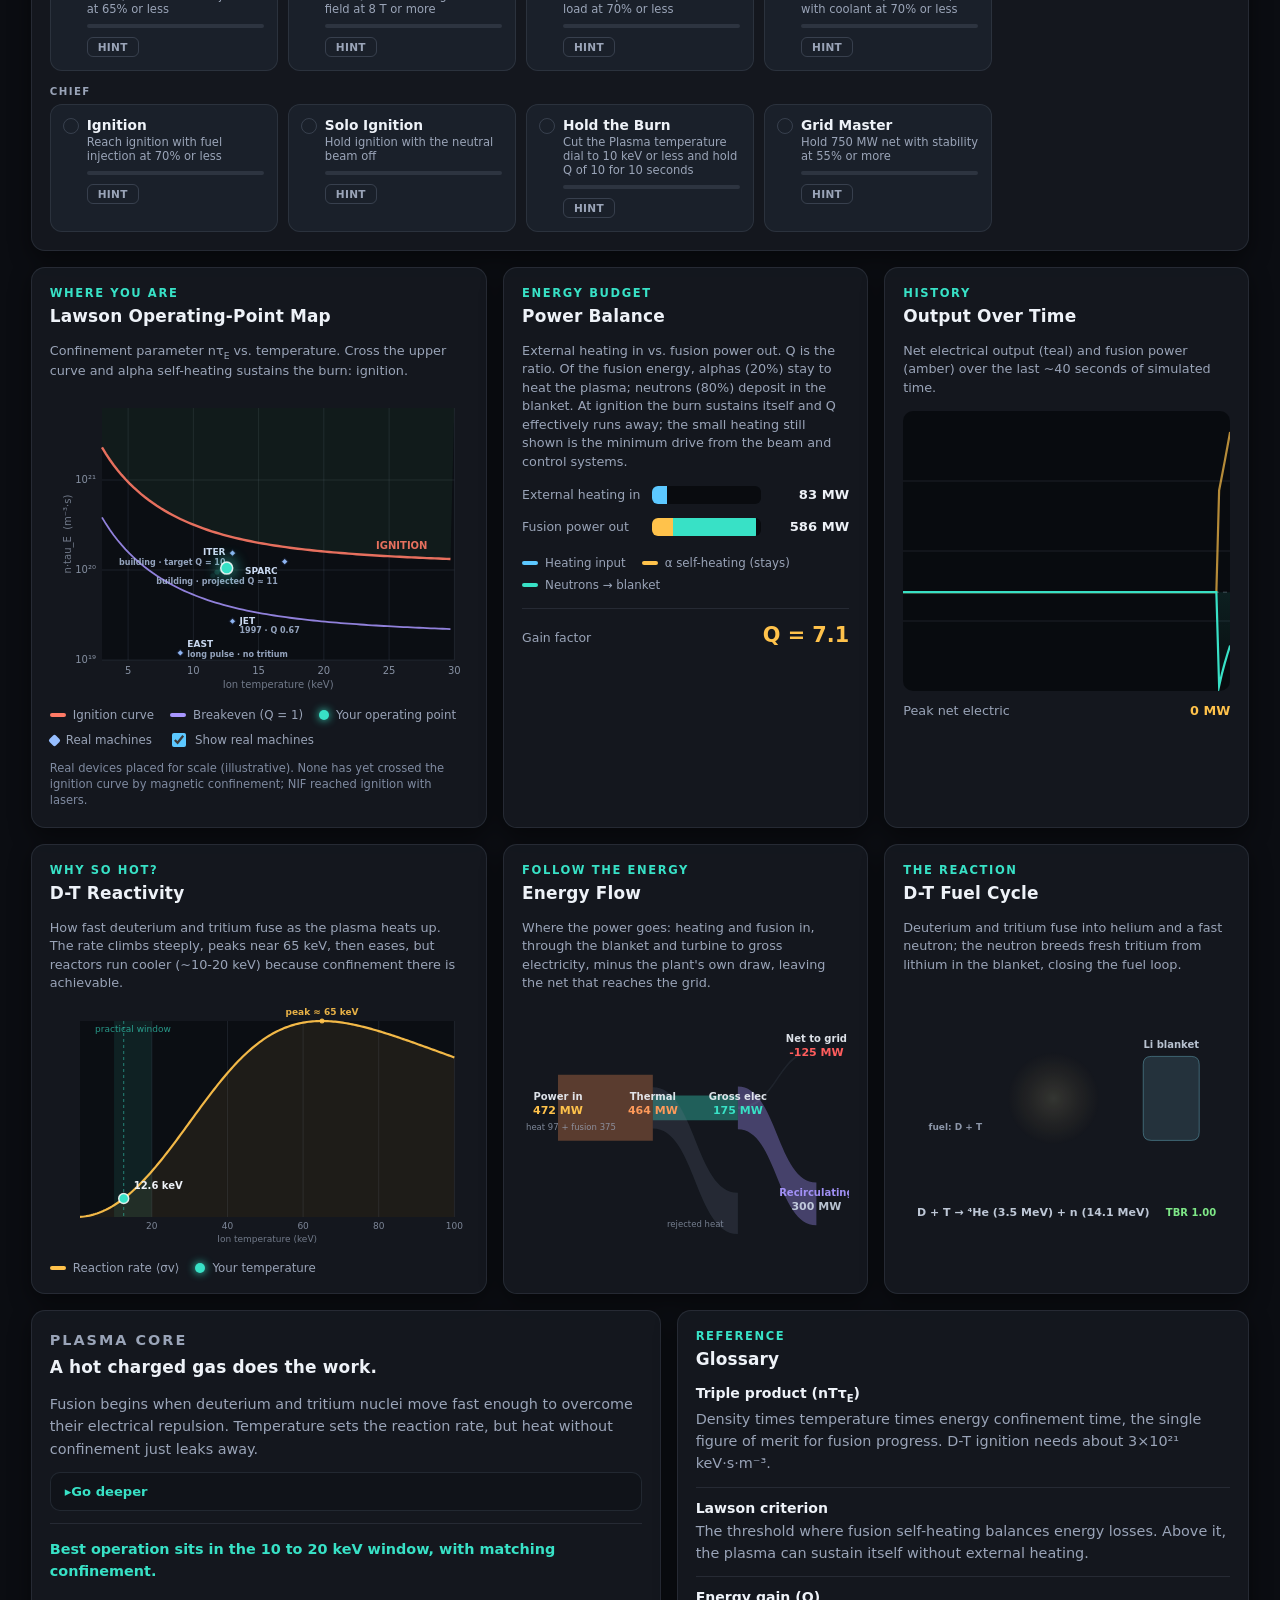
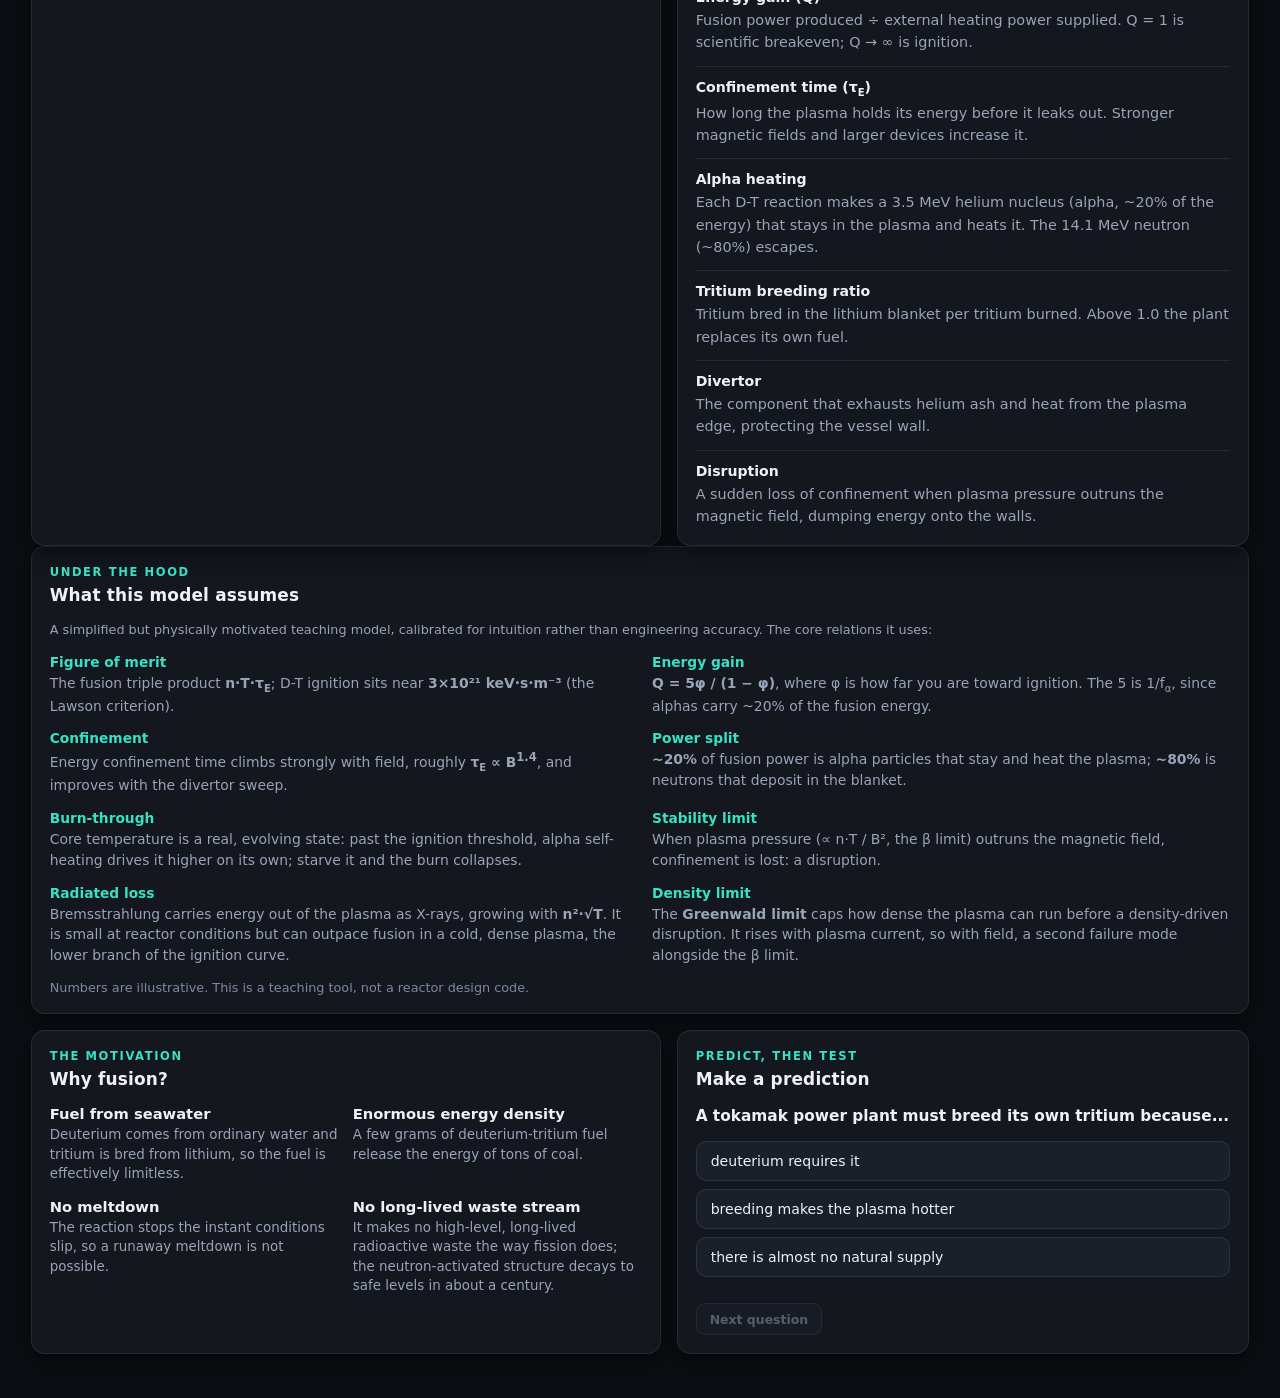
==== commit 63b8d6d8: "Launch Polish" ====
--- a/index.html
+++ b/index.html
@@ -8,8 +8,18 @@
     <meta name="author" content="Tokamak Learning Lab">
     <meta name="theme-color" content="#0b0d12">
     <meta name="color-scheme" content="dark light">
+    <!-- Link previews (update og:url and og:image if the exhibit moves to a new home) -->
+    <meta property="og:type" content="website">
+    <meta property="og:title" content="Fusion Power Generator: drive a reactor to ignition">
+    <meta property="og:description" content="A physically grounded tokamak simulator. Heat the plasma, hold it with the field, and chase ignition. Runs in any browser, no install.">
+    <meta property="og:url" content="https://pjdroopypants.github.io/Fusion-SImulator/">
+    <meta property="og:image" content="https://pjdroopypants.github.io/Fusion-SImulator/og-card.jpg">
+    <meta property="og:image:width" content="1200">
+    <meta property="og:image:height" content="630">
+    <meta name="twitter:card" content="summary_large_image">
     <link rel="icon" type="image/svg+xml" href="icon.svg">
-    <link rel="apple-touch-icon" href="icon.svg">
+    <link rel="icon" type="image/png" sizes="192x192" href="icon-192.png">
+    <link rel="apple-touch-icon" sizes="180x180" href="apple-touch-icon.png">
     <meta name="apple-mobile-web-app-capable" content="yes">
     <meta name="mobile-web-app-capable" content="yes">
     <meta name="apple-mobile-web-app-status-bar-style" content="black-translucent">
@@ -30,23 +40,26 @@
           <p class="subtitle">Drive a magnetic-confinement reactor toward ignition and watch the physics respond.</p>
         </div>
         <div class="topbar-right">
-          <div class="topbar-tools">
-            <label class="tool-select">
-              <span>Theme</span>
-              <select id="themeSelect" aria-label="Color theme">
-                <option value="dark">Control room</option>
-                <option value="light">Light</option>
-                <option value="contrast">High contrast</option>
-                <option value="cb">Colorblind</option>
-              </select>
-            </label>
-            <button class="tool-btn" id="unitsToggle" type="button" aria-pressed="false" title="Show readouts in everyday units">Real-world units</button>
-            <button class="tool-btn" id="levelToggle" type="button" aria-pressed="false" title="Switch lessons to plain language">Plain words</button>
-            <button class="tool-btn" id="soundToggle" type="button" aria-pressed="false" title="Toggle reactor sound">Sound</button>
-            <input type="range" id="soundVol" class="vol-slider" min="0" max="100" value="60" title="Sound volume" aria-label="Sound volume" hidden>
-            <button class="tool-btn" id="tourBtn" type="button" title="Take a guided tour">Tour</button>
+          <div class="topbar-actions">
+            <div class="topbar-tools" id="topbarTools">
+              <label class="tool-select">
+                <span>Theme</span>
+                <select id="themeSelect" aria-label="Color theme">
+                  <option value="dark">Control room</option>
+                  <option value="light">Light</option>
+                  <option value="contrast">High contrast</option>
+                  <option value="cb">Colorblind</option>
+                </select>
+              </label>
+              <button class="tool-btn" id="unitsToggle" type="button" aria-pressed="false" title="Show readouts in everyday units">Real-world units</button>
+              <button class="tool-btn" id="levelToggle" type="button" aria-pressed="false" title="Switch lessons to plain language">Plain words</button>
+              <button class="tool-btn" id="soundToggle" type="button" aria-pressed="false" title="Toggle reactor sound">Sound</button>
+              <input type="range" id="soundVol" class="vol-slider" min="0" max="100" value="60" title="Sound volume" aria-label="Sound volume" hidden>
+              <button class="tool-btn" id="tourBtn" type="button" title="Take a guided tour">Tour</button>
+              <button class="tool-btn" id="aboutBtn" type="button" aria-haspopup="dialog" title="About this exhibit">About</button>
+            </div>
             <button class="tool-btn" id="presentBtn" type="button" aria-pressed="false" title="Fullscreen exhibit mode">Present</button>
-            <button class="tool-btn" id="aboutBtn" type="button" aria-haspopup="dialog" title="About this exhibit">About</button>
+            <button class="tool-btn tools-toggle" id="toolsToggle" type="button" aria-expanded="false" aria-controls="topbarTools">Menu</button>
           </div>
           <div class="status-strip">
             <span class="status-block">
@@ -177,11 +190,11 @@
         <section class="reactor-stage" aria-label="Tokamak reactor visualization">
           <canvas id="reactorCanvas" aria-label="Interactive 3D reactor. Drag or use arrow keys to orbit; plus and minus to zoom; R resets the view."></canvas>
           <div class="stage-overlay">
-            <button class="hotspot hotspot-magnets" type="button" data-topic="magnets">Magnets</button>
-            <button class="hotspot hotspot-core active" type="button" data-topic="plasma">Plasma core</button>
-            <button class="hotspot hotspot-solenoid" type="button" data-topic="solenoid">Solenoid</button>
-            <button class="hotspot hotspot-blanket" type="button" data-topic="blanket">Blanket</button>
-            <button class="hotspot hotspot-divertor" type="button" data-topic="divertor">Divertor</button>
+            <button class="hotspot hotspot-magnets" type="button" data-topic="magnets" aria-pressed="false">Magnets</button>
+            <button class="hotspot hotspot-core active" type="button" data-topic="plasma" aria-pressed="true">Plasma core</button>
+            <button class="hotspot hotspot-solenoid" type="button" data-topic="solenoid" aria-pressed="false">Solenoid</button>
+            <button class="hotspot hotspot-blanket" type="button" data-topic="blanket" aria-pressed="false">Blanket</button>
+            <button class="hotspot hotspot-divertor" type="button" data-topic="divertor" aria-pressed="false">Divertor</button>
           </div>
           <div class="stage-readout" aria-hidden="true">
             <span><em id="stageTemp">11.0</em> keV</span>
@@ -192,7 +205,9 @@
           <!-- P1: operator HUD - the coach's live read plus a progress-to-ignition bar,
                pinned to the stage so cause-and-effect is visible without scrolling -->
           <div class="stage-hud">
-            <div class="hud-coach" aria-live="polite">
+            <!-- No aria-live here: the ticker embeds live numbers; screen readers get coach
+                 changes through #srStatus (category changes only), and Describe state / D on demand. -->
+            <div class="hud-coach">
               <span class="hud-coach-tag" aria-hidden="true">Operator's read</span>
               <p id="coachText">Bring the plasma up to temperature with confinement to match, then watch the operating point climb toward the ignition curve.</p>
             </div>
@@ -294,46 +309,46 @@
             <h2>Live Telemetry</h2>
           </div>
 
-          <div class="annunciator" aria-label="Status annunciator">
-            <span class="lamp" id="lampBurn">Burning</span>
-            <span class="lamp" id="lampNet">Net power</span>
-            <span class="lamp" id="lampIgnite">Ignition</span>
-            <span class="lamp" id="lampBreed">Breeding</span>
-            <span class="lamp warn" id="lampThermal">Thermal</span>
-            <span class="lamp warn" id="lampDisrupt">Disruption</span>
+          <div class="annunciator" role="group" aria-label="Status annunciator">
+            <span class="lamp" id="lampBurn" role="img" aria-label="Burning lamp: off">Burning</span>
+            <span class="lamp" id="lampNet" role="img" aria-label="Net power lamp: off">Net power</span>
+            <span class="lamp" id="lampIgnite" role="img" aria-label="Ignition lamp: off">Ignition</span>
+            <span class="lamp" id="lampBreed" role="img" aria-label="Breeding lamp: off">Breeding</span>
+            <span class="lamp warn" id="lampThermal" role="img" aria-label="Thermal warning lamp: off">Thermal</span>
+            <span class="lamp warn" id="lampDisrupt" role="img" aria-label="Disruption warning lamp: off">Disruption</span>
           </div>
 
           <div class="metric-grid">
             <article class="metric">
               <span class="metric-label">Fusion power</span>
               <strong id="fusionPower">0 MW</strong>
-              <meter id="fusionPowerMeter" min="0" max="2000" value="0"></meter>
+              <meter id="fusionPowerMeter" aria-hidden="true" min="0" max="2000" value="0"></meter>
             </article>
             <article class="metric metric-q">
               <span class="metric-label">Energy gain Q</span>
               <strong id="qPlasma">0.0</strong>
-              <meter id="qMeter" min="0" max="25" value="0"></meter>
+              <meter id="qMeter" aria-hidden="true" min="0" max="25" value="0"></meter>
             </article>
             <article class="metric">
               <span class="metric-label">Net electric</span>
               <strong id="electricOutput">0 MW</strong>
-              <meter id="electricMeter" min="-300" max="700" value="0"></meter>
+              <meter id="electricMeter" aria-hidden="true" min="-300" max="700" value="0"></meter>
             </article>
             <article class="metric metric-triple">
               <span class="metric-label">Triple product <span class="sym">nT&tau;<sub>E</sub></span></span>
               <strong id="tripleProduct">0.00</strong>
               <span class="metric-unit">×10²¹ keV·s·m⁻³ &nbsp;(ignition ≈ 3)</span>
-              <meter id="tripleMeter" min="0" max="3.5" value="0"></meter>
+              <meter id="tripleMeter" aria-hidden="true" min="0" max="3.5" value="0"></meter>
             </article>
             <article class="metric">
               <span class="metric-label">Confinement <span class="sym">&tau;<sub>E</sub></span></span>
               <strong id="confinementTime">0.0 s</strong>
-              <meter id="confinementMeter" min="0" max="3" value="0"></meter>
+              <meter id="confinementMeter" aria-hidden="true" min="0" max="3" value="0"></meter>
             </article>
             <article class="metric">
               <span class="metric-label">Stability</span>
               <strong id="stability">0%</strong>
-              <meter id="stabilityMeter" min="0" max="100" value="0"></meter>
+              <meter id="stabilityMeter" aria-hidden="true" min="0" max="100" value="0"></meter>
             </article>
           </div>
 
@@ -378,6 +393,11 @@
                 <strong id="rwHomes">.</strong>
                 <span class="rw-sub" id="rwHomesSub">.</span>
               </div>
+              <div class="rw-item">
+                <span class="rw-label">Fuel burned</span>
+                <strong id="rwFuel">.</strong>
+                <span class="rw-sub" id="rwFuelSub">.</span>
+              </div>
             </div>
           </section>
 
@@ -401,6 +421,7 @@
             <button type="button" class="tool-btn wide" id="exportBtn" title="Download this run as a CSV">Export run (CSV)</button>
             <button type="button" class="tool-btn wide" id="cardBtn" title="A takeaway card of your run, with a QR to run it yourself">Your run card (QR)</button>
             <button type="button" class="tool-btn wide" id="newRunBtn" title="Clear missions, records, quiz score, and charts for the next visitor">New run</button>
+            <button type="button" class="tool-btn wide" id="describeBtn" title="Announce the current reactor state for screen readers (or press D)">Describe state (D)</button>
           </div>
         </aside>
       </section>
@@ -527,7 +548,7 @@
             <h2>Output Over Time</h2>
           </div>
           <p class="viz-caption">Net electrical output (teal) and fusion power (amber) over the last ~40 seconds of simulated time.</p>
-          <canvas id="historyCanvas"></canvas>
+          <canvas id="historyCanvas" role="img" aria-label="Chart of net electric and fusion power over the recent past. The CSV export contains the same data as numbers."></canvas>
           <div class="chart-title">
             <span>Peak net electric</span>
             <strong id="chartPeak">0 MW</strong>
--- a/styles.css
+++ b/styles.css
@@ -9,7 +9,7 @@
   --line-strong: rgba(120, 132, 156, 0.32);
   --text: #eef2f8;
   --muted: #9aa4b8;
-  --faint: #5e6878;
+  --faint: #7f8aa0;   /* lifted from #5e6878: small caption text now clears 4.5:1 on the dark panels */
   --teal: #38e1c6;
   --gold: #ffc24b;
   --coral: #ff7a66;
@@ -1451,12 +1451,30 @@
   align-items: flex-end;
   gap: 12px;
 }
+.topbar-actions {
+  display: flex;
+  align-items: center;
+  justify-content: flex-end;
+  gap: 8px;
+  flex-wrap: wrap;
+}
 .topbar-tools {
   display: flex;
   flex-wrap: wrap;
   justify-content: flex-end;
   align-items: center;
   gap: 8px;
+}
+.tools-toggle { display: none; }
+/* P1: on phones (the QR destination) the header collapses so the reactor is visible sooner:
+   subtitle hidden, title tightened, and the tool row folded behind a Menu button. */
+@media (max-width: 920px) {
+  .subtitle { display: none; }
+  .brand h1 { font-size: clamp(1.25rem, 5.4vw, 1.7rem); }
+  .topbar { padding-bottom: 10px; gap: 10px; }
+  .tools-toggle { display: inline-flex; }
+  .topbar-tools { display: none; width: 100%; justify-content: flex-start; }
+  .topbar-actions.open .topbar-tools { display: flex; }
 }
 .tool-select {
   display: inline-flex;
@@ -1605,9 +1623,9 @@
   --line-strong: rgba(40, 52, 74, 0.26);
   --text: #161b24;
   --muted: #4c5666;
-  --faint: #828c9c;
-  --teal: #0f9f8c;
-  --gold: #b9790a;
+  --faint: #5c6675;   /* darkened: small caption text now clears 4.5:1 on the light panels */
+  --teal: #0b7a6c;    /* darkened: kickers and accent text now pass AA on light backgrounds */
+  --gold: #8f5d06;
   --coral: #d65b43;
   --violet: #6f59d9;
   --green: #1f9d4d;
@@ -2164,16 +2182,31 @@
 }
 .step-btn:hover { border-color: var(--teal); color: var(--teal); }
 
-/* ---- B6: bigger touch targets on touch devices ---- */
+/* ---- B6: bigger touch targets on touch devices. The close/hint/tip controls keep their compact
+   visuals but gain a 44x44 invisible hit area via ::after, so kids stop mashing and missing. ---- */
 @media (pointer: coarse) {
   input[type="range"] { height: 34px; }
   input[type="range"]::-webkit-slider-thumb { width: 24px; height: 24px; margin-top: -9px; }
   input[type="range"]::-moz-range-thumb { width: 22px; height: 22px; }
   input[type="range"].vol-slider { height: 26px; }
-  .step-btn { width: 40px; height: 40px; font-size: 1.2rem; }
-  .tip-dot { width: 20px; height: 20px; font-size: 11px; }
+  .step-btn { width: 44px; height: 44px; font-size: 1.2rem; }
+  .tip-dot { width: 22px; height: 22px; font-size: 11px; }
   .preset { min-height: 46px; }
-  .gizmo-btn { padding: 7px 0; }
+  .gizmo-btn { padding: 9px 0; }
+  .tc-close, .about-close, .legend-close, .story-close, .tip-dot, .mission-hint-btn {
+    position: relative;
+  }
+  .tc-close::after, .about-close::after, .legend-close::after, .story-close::after,
+  .tip-dot::after, .mission-hint-btn::after {
+    content: "";
+    position: absolute;
+    left: 50%; top: 50%;
+    width: 44px; height: 44px;
+    transform: translate(-50%, -50%);
+  }
+  .mission-hint-btn { min-height: 32px; padding: 6px 12px; }
+  .nav-btn { width: 44px; height: 44px; }
+  .hotspot { min-height: 40px; }
 }
 
 /* ---- Balance of Plant panel (reactor-to-grid flow) ---- */
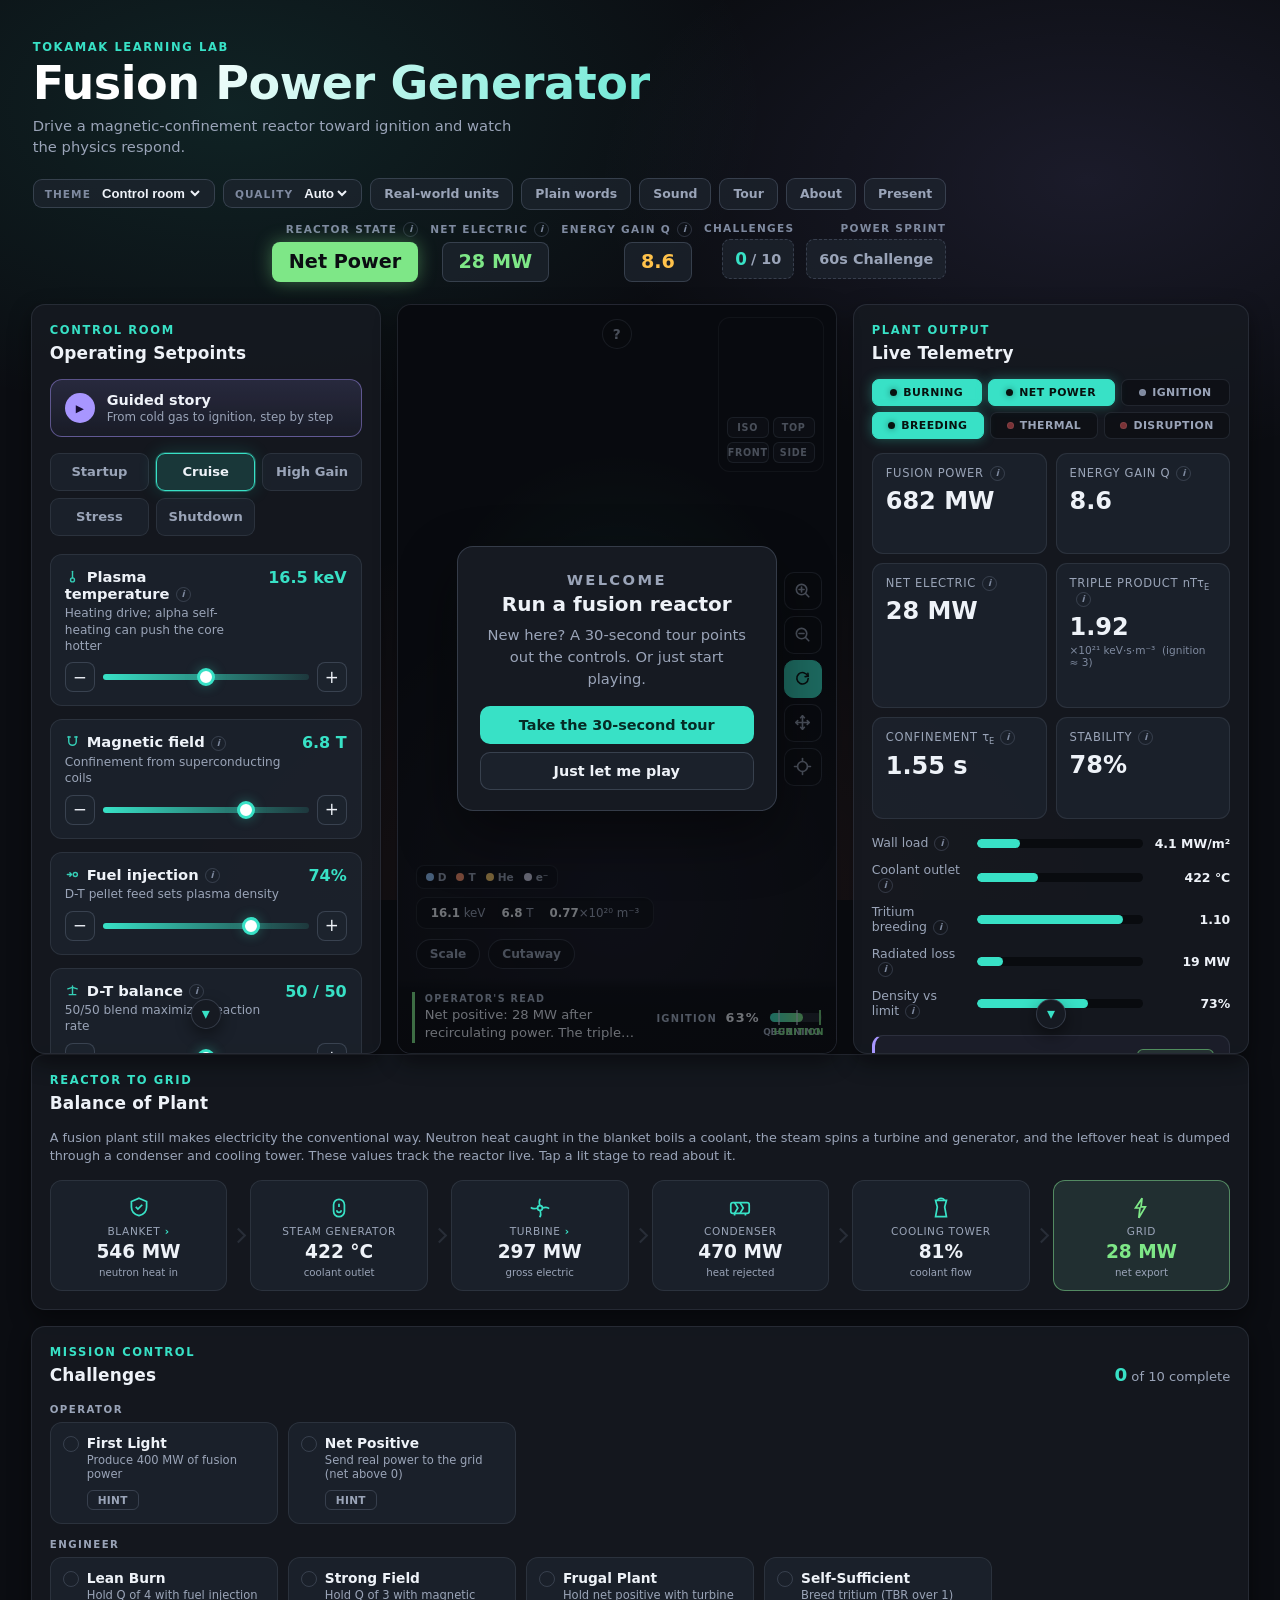
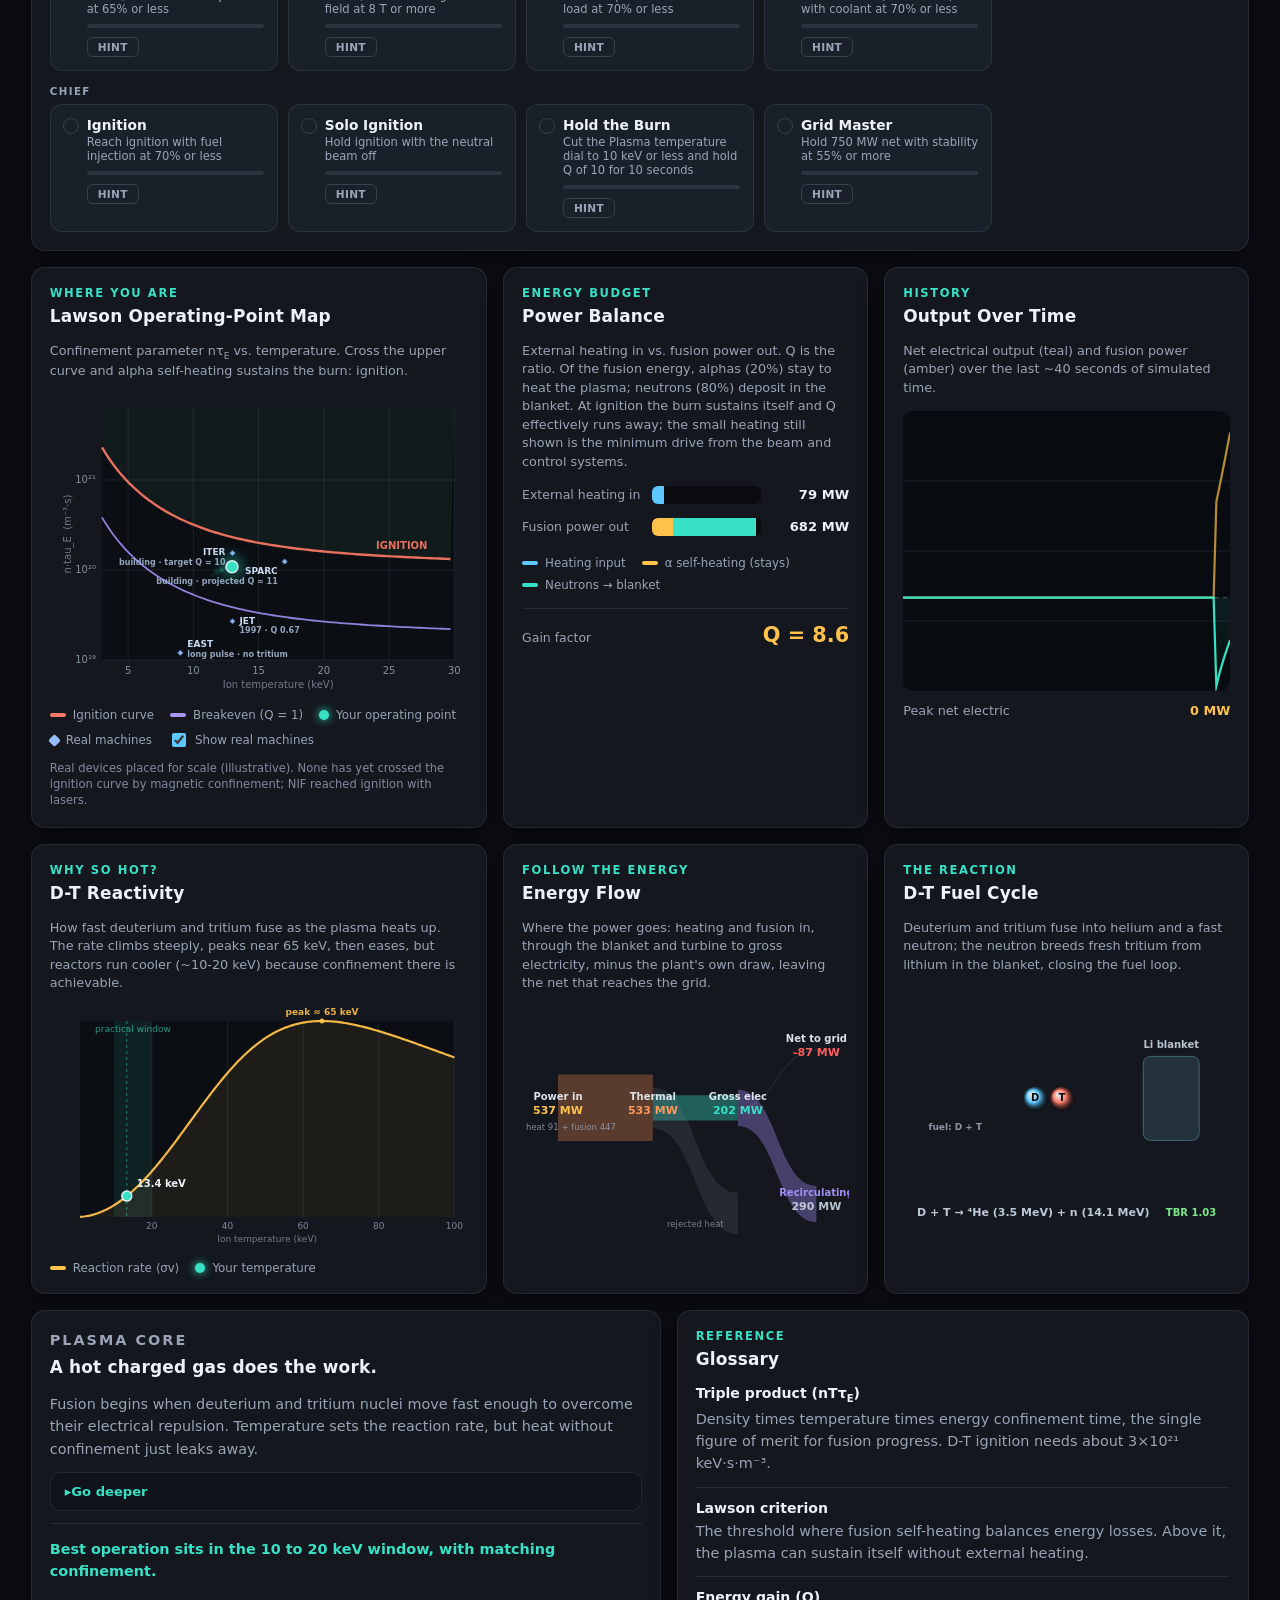
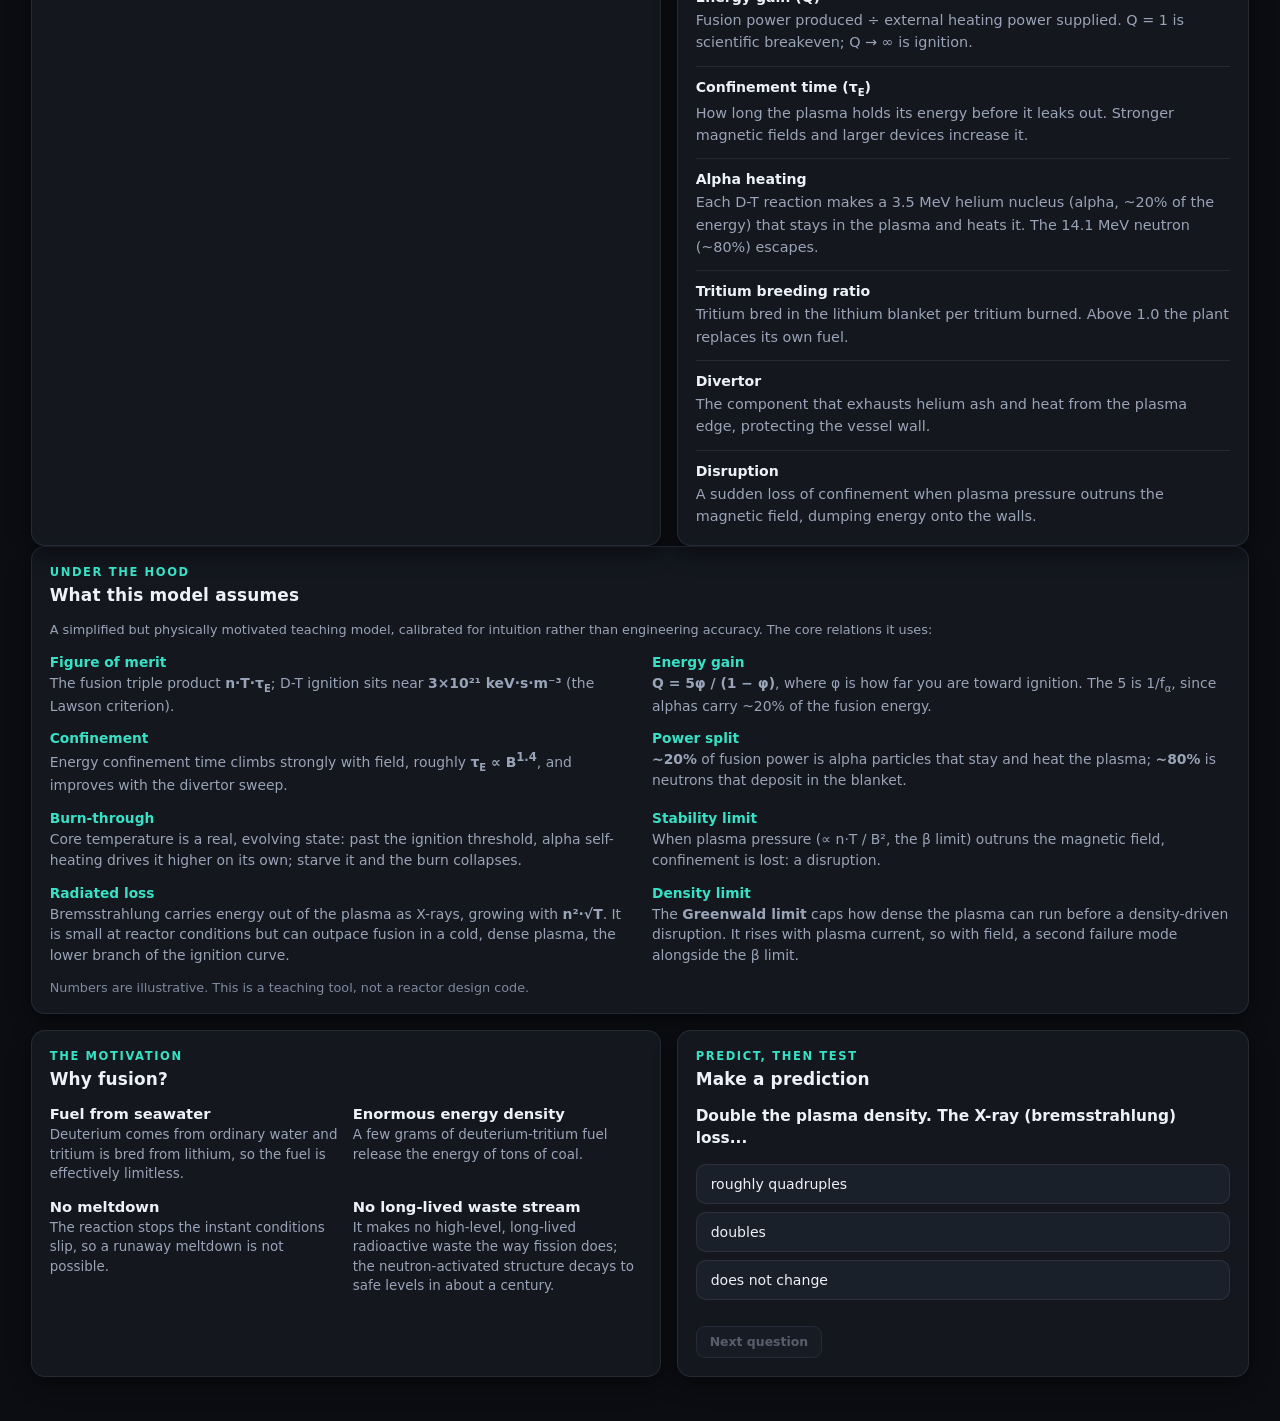
==== commit 4540e3ef: "visual tweaks" ====
--- a/index.html
+++ b/index.html
@@ -51,6 +51,14 @@
                   <option value="cb">Colorblind</option>
                 </select>
               </label>
+              <label class="tool-select">
+                <span>Quality</span>
+                <select id="qualitySelect" aria-label="Render quality" title="Auto adapts to the machine; Full pins maximum graphics; Lite pins the light path">
+                  <option value="auto">Auto</option>
+                  <option value="full">Full</option>
+                  <option value="lite">Lite</option>
+                </select>
+              </label>
               <button class="tool-btn" id="unitsToggle" type="button" aria-pressed="false" title="Show readouts in everyday units">Real-world units</button>
               <button class="tool-btn" id="levelToggle" type="button" aria-pressed="false" title="Switch lessons to plain language">Plain words</button>
               <button class="tool-btn" id="soundToggle" type="button" aria-pressed="false" title="Toggle reactor sound">Sound</button>
--- a/styles.css
+++ b/styles.css
@@ -1999,7 +1999,7 @@
 .stage-hud {
   position: absolute; left: 0; right: 0; bottom: 0; z-index: 6;
   display: flex; align-items: center; gap: 16px;
-  padding: 20px 14px 10px;
+  padding: 14px 14px 10px;   /* keep the dark scrim's reach into the plasma as short as possible */
   /* Darkens fast enough that even the topmost text row sits over >= 0.75 alpha, so the coach
      stays readable over a white-hot ignition flash. */
   background: linear-gradient(180deg, rgba(8, 10, 14, 0), rgba(8, 10, 14, 0.75) 16%, rgba(8, 10, 14, 0.88) 45%, rgba(8, 10, 14, 0.94));
@@ -2130,9 +2130,12 @@
 .stage-cheer.chief { color: #ffd98a; font-size: clamp(1.5rem, 3.8vw, 2.9rem); }
 .stage-cheer.chief.run { animation-duration: 2.4s; }
 .stage-cheer.static { opacity: 1; transition: opacity 0.2s linear; }
+/* Border-and-halo only: no inset wash. An inner glow briefly brightened the WHOLE stage and its
+   fade-out read as the plasma suddenly dimming, exactly when a milestone (like going net
+   positive) had just been celebrated. */
 @keyframes cheerRing {
-  0% { opacity: 0.95; box-shadow: 0 0 0 0 rgba(56, 225, 198, 0.45), inset 0 0 40px rgba(56, 225, 198, 0.25); }
-  100% { opacity: 0; box-shadow: 0 0 0 26px rgba(56, 225, 198, 0), inset 0 0 4px rgba(56, 225, 198, 0); }
+  0% { opacity: 0.95; box-shadow: 0 0 0 0 rgba(56, 225, 198, 0.45); }
+  100% { opacity: 0; box-shadow: 0 0 0 26px rgba(56, 225, 198, 0); }
 }
 .stage-cheer {
   position: absolute; left: 50%; top: 34%; transform: translateX(-50%); z-index: 9;
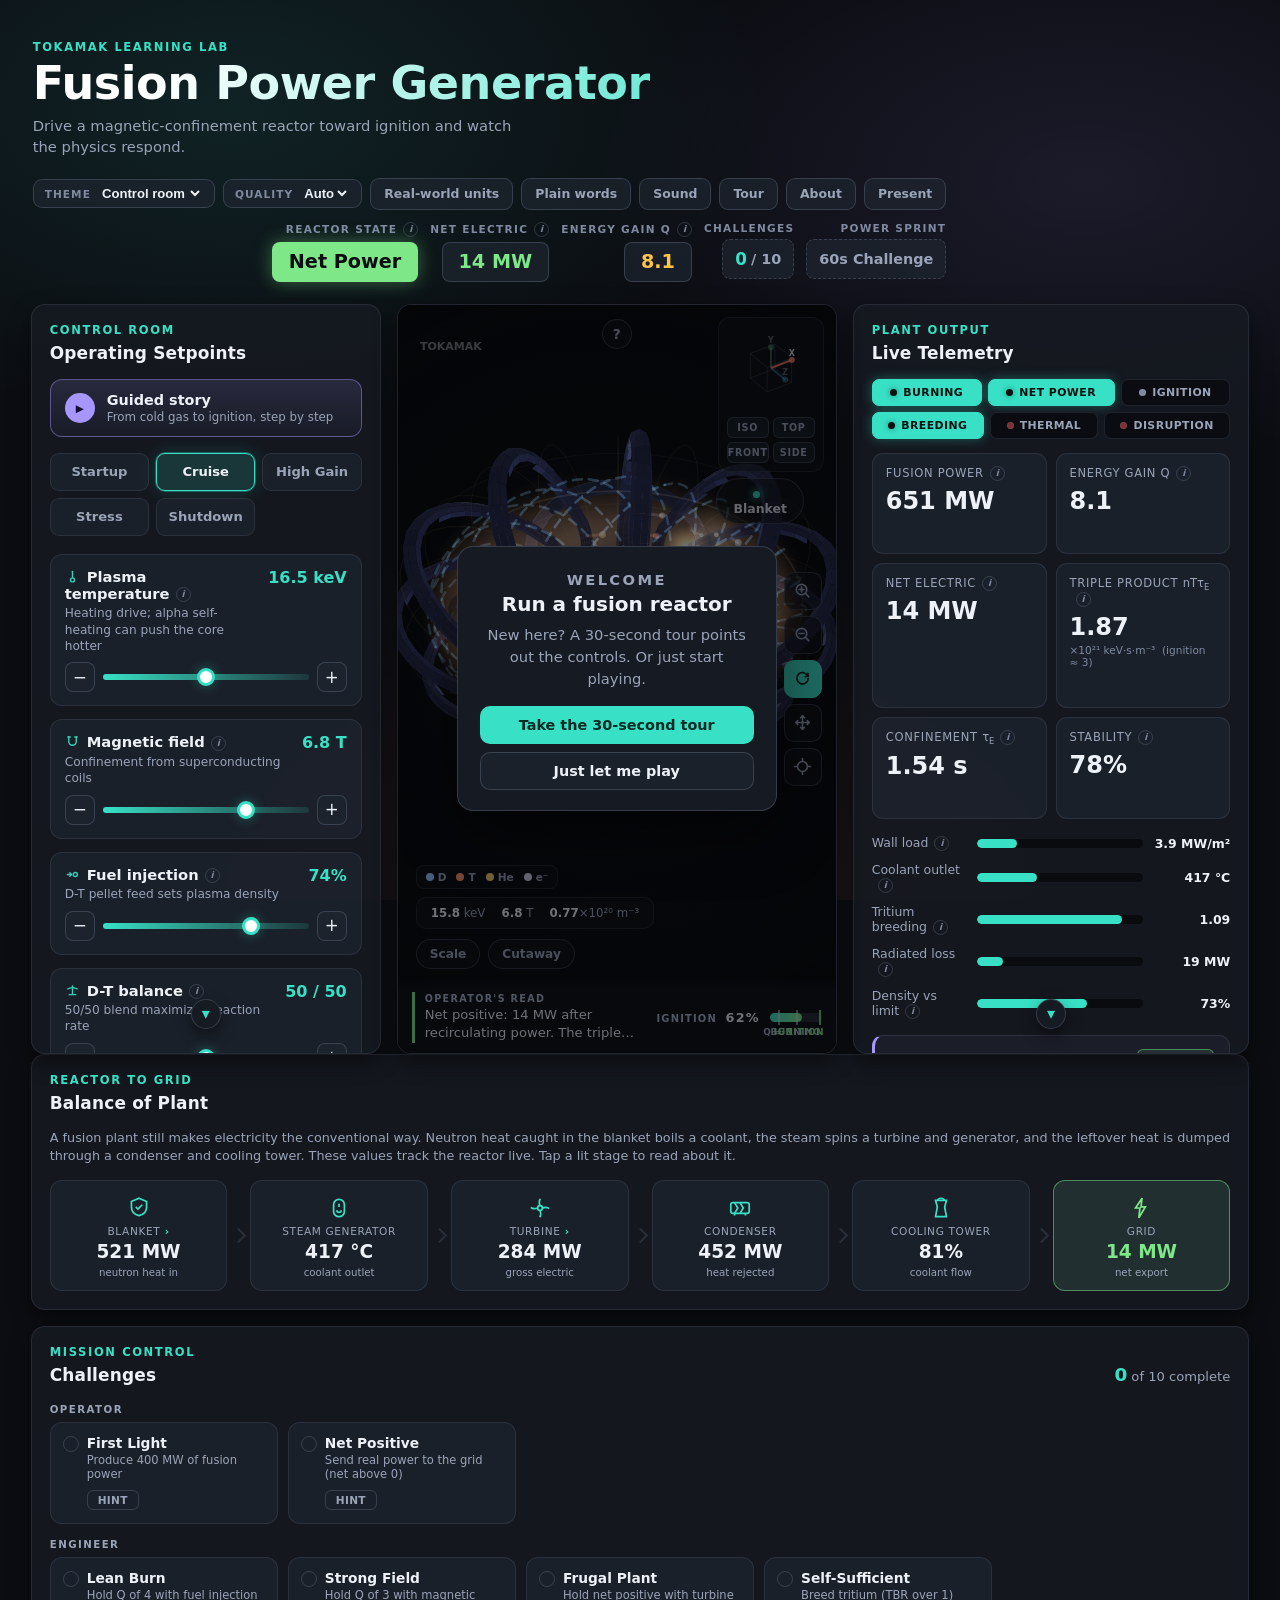
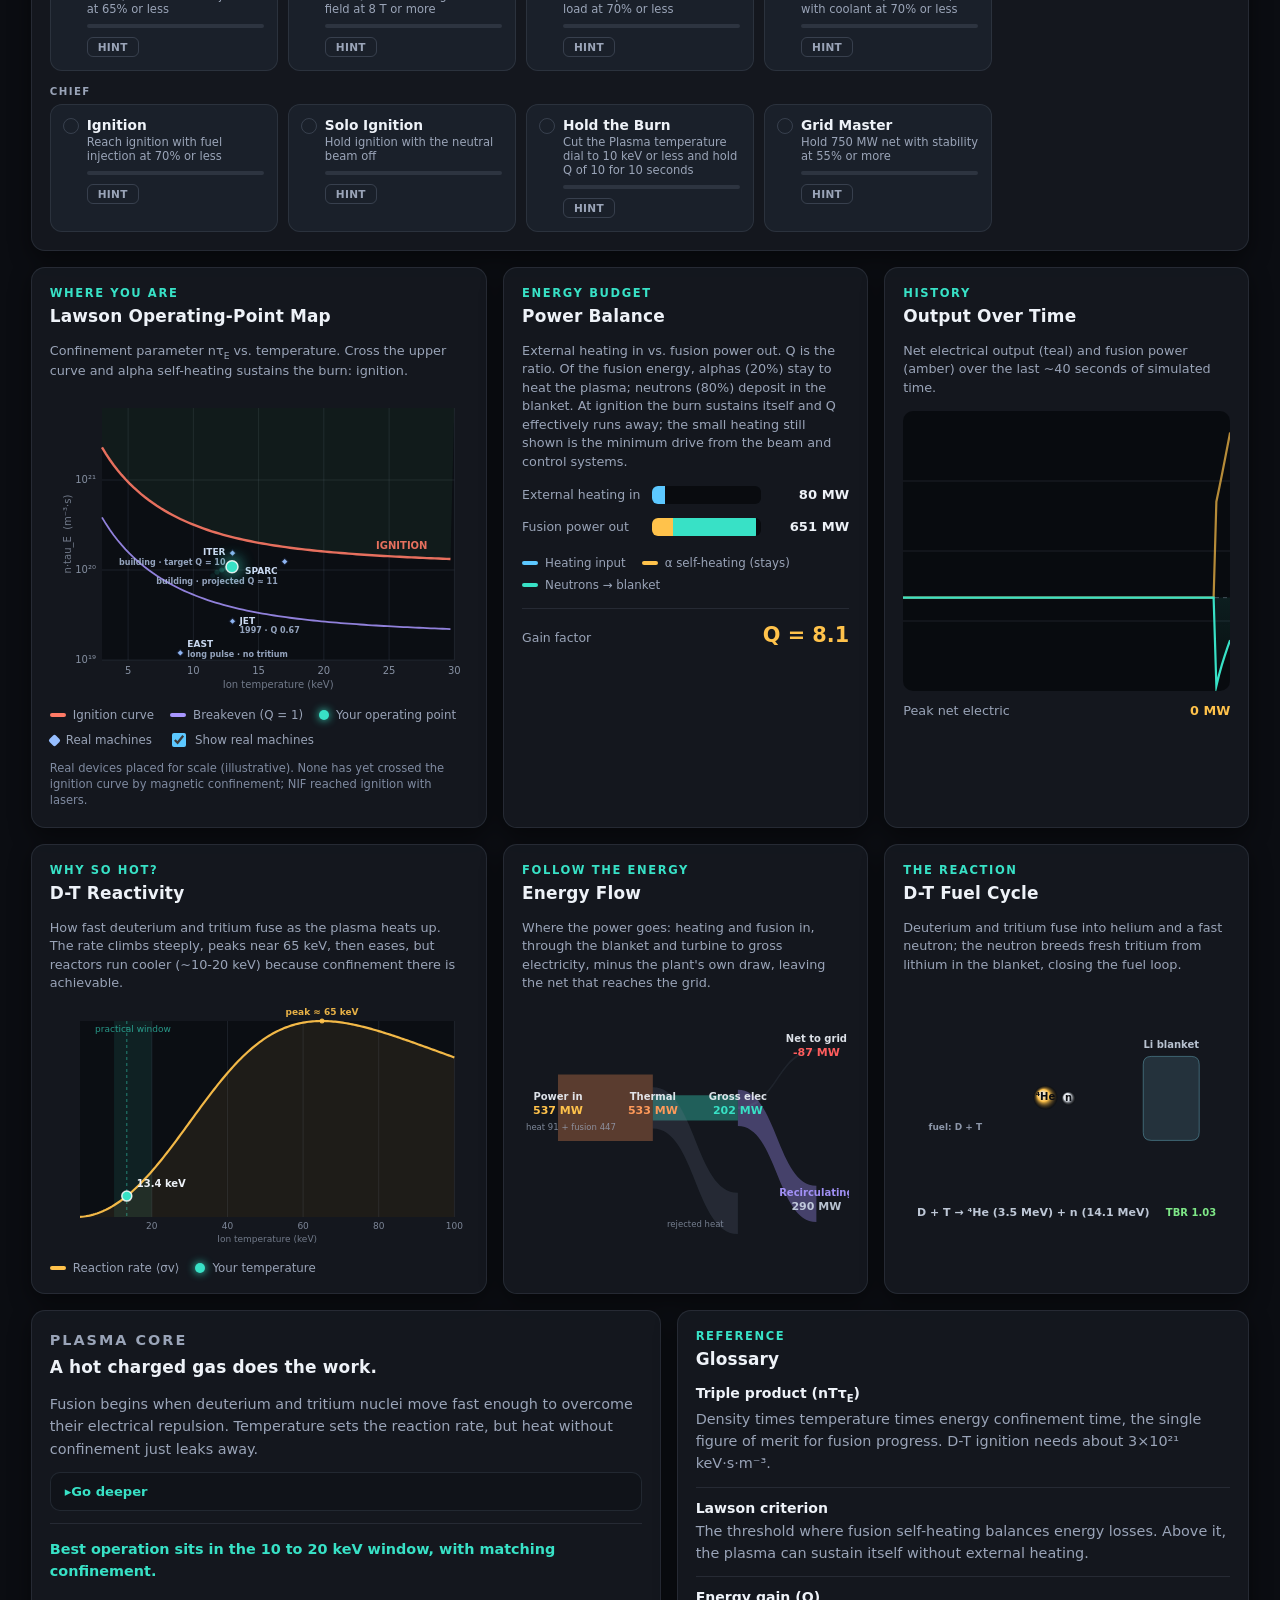
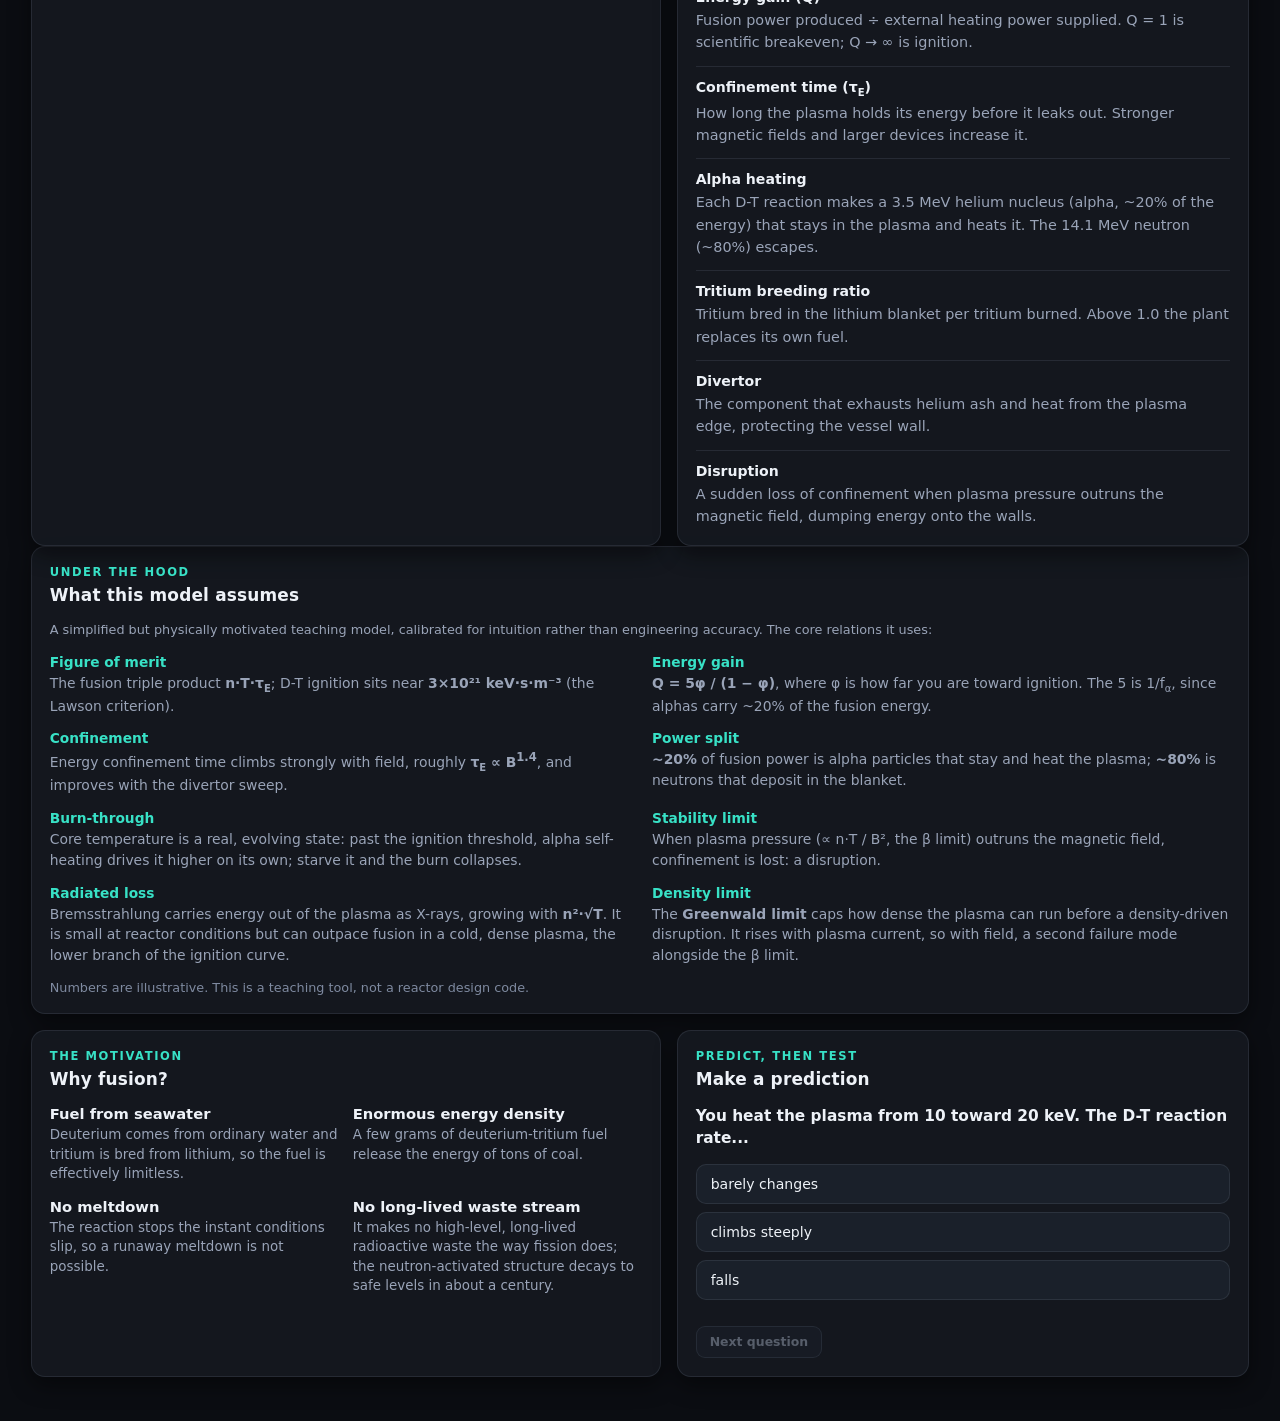
==== commit 3c1659dd: "Small tweaks" ====
--- a/index.html
+++ b/index.html
@@ -429,7 +429,7 @@
             <button type="button" class="tool-btn wide" id="exportBtn" title="Download this run as a CSV">Export run (CSV)</button>
             <button type="button" class="tool-btn wide" id="cardBtn" title="A takeaway card of your run, with a QR to run it yourself">Your run card (QR)</button>
             <button type="button" class="tool-btn wide" id="newRunBtn" title="Clear missions, records, quiz score, and charts for the next visitor">New run</button>
-            <button type="button" class="tool-btn wide" id="describeBtn" title="Announce the current reactor state for screen readers (or press D)">Describe state (D)</button>
+            <button type="button" class="tool-btn wide" id="describeBtn" title="Show and announce a plain-language summary of the current reactor state (or press D)">Describe state (D)</button>
           </div>
         </aside>
       </section>
--- a/styles.css
+++ b/styles.css
@@ -12,6 +12,13 @@
   --faint: #7f8aa0;   /* lifted from #5e6878: small caption text now clears 4.5:1 on the dark panels */
   --teal: #38e1c6;
   --gold: #ffc24b;
+  /* HUD text tokens: for surfaces that stay dark in EVERY theme (overlays on the reactor
+     canvas, tooltips, toasts). They deliberately never change with the theme, so dark-on-dark
+     text cannot happen when a theme swaps --text/--muted to dark values. (P0: light theme) */
+  --hud-text: #eef2f8;
+  --hud-muted: #9aa4b8;
+  --hud-faint: #7f8aa0;
+  --hud-accent: #38e1c6;
   --coral: #ff7a66;
   --violet: #a896ff;
   --green: #7ee787;
@@ -476,7 +483,7 @@
   border-radius: 999px;
   background: rgba(11, 13, 18, 0.66);
   backdrop-filter: blur(8px);
-  color: var(--text);
+  color: var(--hud-text);
   font-size: 0.78rem;
   font-weight: 700;
   transition: all 0.18s ease;
@@ -519,7 +526,7 @@
   border-radius: 10px;
   background: rgba(11, 13, 18, 0.6);
   backdrop-filter: blur(6px);
-  color: var(--muted);
+  color: var(--hud-muted);
   font-size: 0.74rem;
   font-variant-numeric: tabular-nums;
 }
@@ -527,7 +534,7 @@
 .stage-readout em {
   font-style: normal;
   font-weight: 800;
-  color: var(--text);
+  color: var(--hud-text);
 }
 
 /* ---------- Telemetry ---------- */
@@ -949,7 +956,7 @@
   border: 1px solid var(--line-strong);
   border-radius: 6px;
   background: rgba(20, 26, 34, 0.7);
-  color: var(--muted);
+  color: var(--hud-muted);
   font-size: 0.6rem;
   font-weight: 800;
   letter-spacing: 0.07em;
@@ -958,7 +965,7 @@
 }
 
 .gizmo-btn:hover {
-  color: var(--text);
+  color: var(--hud-text);
   border-color: var(--teal);
   background: rgba(56, 225, 198, 0.16);
 }
@@ -990,7 +997,7 @@
   border-radius: 10px;
   background: rgba(11, 13, 18, 0.6);
   backdrop-filter: blur(8px);
-  color: var(--muted);
+  color: var(--hud-muted);
   cursor: pointer;
   transition: color 0.15s ease, background-color 0.15s ease, border-color 0.15s ease, box-shadow 0.15s ease;
 }
@@ -1006,7 +1013,7 @@
 }
 
 .nav-btn:hover {
-  color: var(--text);
+  color: var(--hud-text);
   border-color: var(--teal);
   background: rgba(56, 225, 198, 0.15);
   box-shadow: 0 0 16px rgba(56, 225, 198, 0.2);
@@ -1046,7 +1053,7 @@
 
 .legend-title {
   margin: 0 0 8px;
-  color: var(--text);
+  color: var(--hud-text);
   font-size: 0.74rem;
   font-weight: 800;
   letter-spacing: 0.02em;
@@ -1066,7 +1073,7 @@
   display: flex;
   align-items: center;
   gap: 7px;
-  color: var(--muted);
+  color: var(--hud-muted);
   font-size: 0.72rem;
 }
 
@@ -1075,7 +1082,7 @@
   border: 1px solid var(--line-strong);
   border-radius: 5px;
   background: rgba(31, 37, 48, 0.8);
-  color: var(--text);
+  color: var(--hud-text);
   font-size: 0.64rem;
   font-weight: 700;
   white-space: nowrap;
@@ -1088,14 +1095,14 @@
   padding: 0 4px;
   border: none;
   background: none;
-  color: var(--faint);
+  color: var(--hud-faint);
   font-size: 0.95rem;
   line-height: 1;
   cursor: pointer;
 }
 
 .legend-close:hover {
-  color: var(--text);
+  color: var(--hud-text);
 }
 
 .nav-help {
@@ -1111,7 +1118,7 @@
   border-radius: 50%;
   background: rgba(11, 13, 18, 0.6);
   backdrop-filter: blur(8px);
-  color: var(--muted);
+  color: var(--hud-muted);
   font-size: 0.86rem;
   font-weight: 800;
   cursor: pointer;
@@ -1120,7 +1127,7 @@
 }
 
 .nav-help:hover {
-  color: var(--text);
+  color: var(--hud-text);
   border-color: var(--teal);
 }
 
@@ -1275,12 +1282,15 @@
   left: 50%;
   bottom: 26px;
   z-index: 60;   /* above the story panel (45), which used to fully occlude it */
+  max-width: min(92vw, 620px);   /* long notices (the Describe state summary) wrap instead of overflowing */
+  text-align: center;
+  line-height: 1.5;
   padding: 11px 18px;
   border-radius: 12px;
   background: rgba(13, 24, 22, 0.92);
   border: 1px solid rgba(56, 225, 198, 0.55);
   box-shadow: 0 12px 34px var(--shadow), 0 0 26px rgba(56, 225, 198, 0.2);
-  color: var(--text);
+  color: var(--hud-text);
   font-size: 0.86rem;
   font-weight: 700;
   opacity: 0;
@@ -1340,13 +1350,13 @@
 .tip-pop strong {
   display: block;
   margin-bottom: 4px;
-  color: var(--text);
+  color: var(--hud-text);
   font-size: 0.82rem;
 }
 
 .tip-pop span {
   display: block;
-  color: var(--muted);
+  color: var(--hud-muted);
   font-size: 0.76rem;
   line-height: 1.45;
 }
@@ -1354,7 +1364,7 @@
 .tip-pop code {
   display: block;
   margin-top: 7px;
-  color: var(--teal);
+  color: var(--hud-accent);
   font-size: 0.72rem;
   font-family: ui-monospace, "SFMono-Regular", Menlo, monospace;
 }
@@ -1362,7 +1372,7 @@
 .tip-pop em {
   display: block;
   margin-top: 6px;
-  color: var(--faint);
+  color: var(--hud-faint);
   font-size: 0.72rem;
   font-style: normal;
 }
@@ -1539,12 +1549,12 @@
   border-radius: 999px;
   background: rgba(11, 13, 18, 0.6);
   backdrop-filter: blur(8px);
-  color: var(--muted);
+  color: var(--hud-muted);
   font-size: 0.76rem;
   font-weight: 700;
   transition: color 0.16s ease, background-color 0.16s ease, border-color 0.16s ease;
 }
-.stage-toggle:hover { color: var(--text); border-color: var(--blue); }
+.stage-toggle:hover { color: var(--hud-text); border-color: var(--blue); }
 .stage-toggle[aria-pressed="true"] {
   color: #061018;
   background: var(--blue);
@@ -1600,10 +1610,11 @@
 }
 
 /* ---- Presentation / kiosk mode ---- */
-body.kiosk .missions,
+/* P0: the missions panel and the toast stay AVAILABLE in kiosk mode: the facilitator guide
+   points visitors at the Challenges chip (which scrolls here), and the toast carries notices.
+   Only the dense analysis and learning grids are hidden from the booth view. */
 body.kiosk .analysis-grid,
-body.kiosk .learn-grid,
-body.kiosk .mission-toast { display: none !important; }
+body.kiosk .learn-grid { display: none !important; }
 body.kiosk .sim-shell { padding-top: 16px; padding-bottom: 18px; }
 body.kiosk .topbar { padding-bottom: 12px; }
 body.kiosk .sim-grid > .panel,
@@ -1655,6 +1666,11 @@
   --text: #ffffff;
   --muted: #e6ebf5;
   --faint: #b9c2d4;
+  /* High-contrast users chose maximum contrast: brighten the HUD tokens to match. */
+  --hud-text: #ffffff;
+  --hud-muted: #e6ebf5;
+  --hud-faint: #b9c2d4;
+  --hud-accent: #4dffe0;
   --teal: #4dffe0;
   --gold: #ffd24d;
   --coral: #ff9a7d;
@@ -1746,7 +1762,7 @@
   pointer-events: none;
 }
 .powerup[hidden] { display: none; }
-.powerup span { color: var(--teal); font-size: 1.1rem; font-weight: 800; letter-spacing: 0.3em; text-transform: uppercase; opacity: 0; }
+.powerup span { color: var(--hud-accent); font-size: 1.1rem; font-weight: 800; letter-spacing: 0.3em; text-transform: uppercase; opacity: 0; }
 .powerup.run { animation: powerupFade 1.9s ease forwards; }
 .powerup.run span { animation: powerupText 1.9s ease forwards; }
 @keyframes powerupFade { 0% { opacity: 1; } 70% { opacity: 1; } 100% { opacity: 0; } }
@@ -1828,9 +1844,9 @@
   padding: 6px 8px;
   border: 1px solid var(--line);
   border-radius: 7px;
-  background: rgba(8, 10, 14, 0.5);
+  background: rgba(10, 13, 18, 0.92);   /* opaque: HUD tokens require a dark surface in EVERY theme */
   /* F4: brighter off-state + a leading LED dot so each lamp reads as an instrument, not a dead pixel. */
-  color: var(--muted);
+  color: var(--hud-muted);
   font-size: 0.68rem;
   font-weight: 800;
   letter-spacing: 0.04em;
@@ -1937,7 +1953,7 @@
   display: flex; gap: 10px; padding: 5px 9px;
   border: 1px solid var(--line); border-radius: 8px;
   background: rgba(11, 13, 18, 0.5); backdrop-filter: blur(6px);
-  font-size: 0.66rem; font-weight: 700; color: var(--muted); pointer-events: none;
+  font-size: 0.66rem; font-weight: 700; color: var(--hud-muted); pointer-events: none;
 }
 .ion-key span { display: inline-flex; align-items: center; gap: 4px; }
 .ion-key i { width: 8px; height: 8px; border-radius: 50%; display: inline-block; }
@@ -2168,6 +2184,8 @@
 body.kiosk .hud-phi-mark::after { font-size: 0.72rem; }
 body.kiosk .challenge-chip { font-size: 1.4rem; top: 62px; }
 body.kiosk .board-chip { font-size: 0.95rem; }
+body.kiosk .mission-name { font-size: 1rem; }
+body.kiosk .mission-goal { font-size: 0.85rem; }
 
 @media (prefers-reduced-motion: reduce) {
   .attract-invite, .card-cta, .hud-phi.hot .hud-phi-fill { animation: none; }
